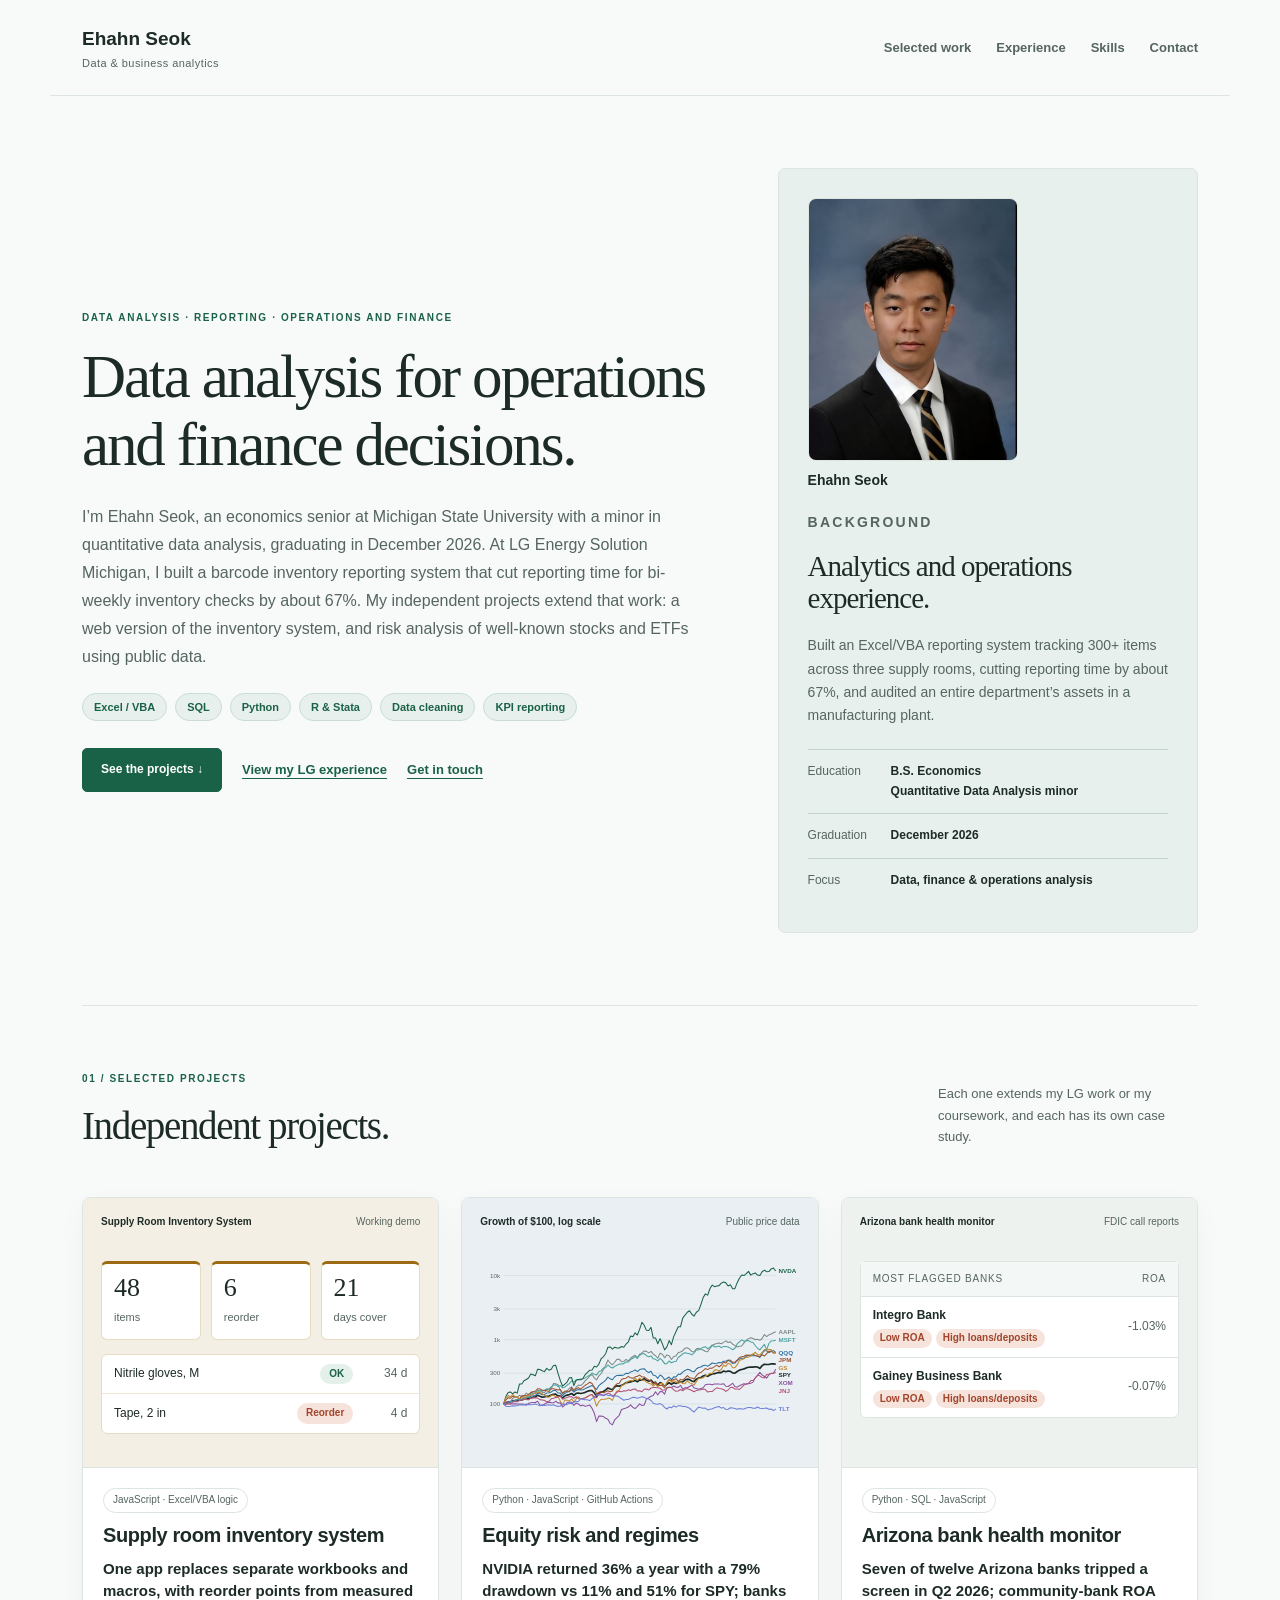
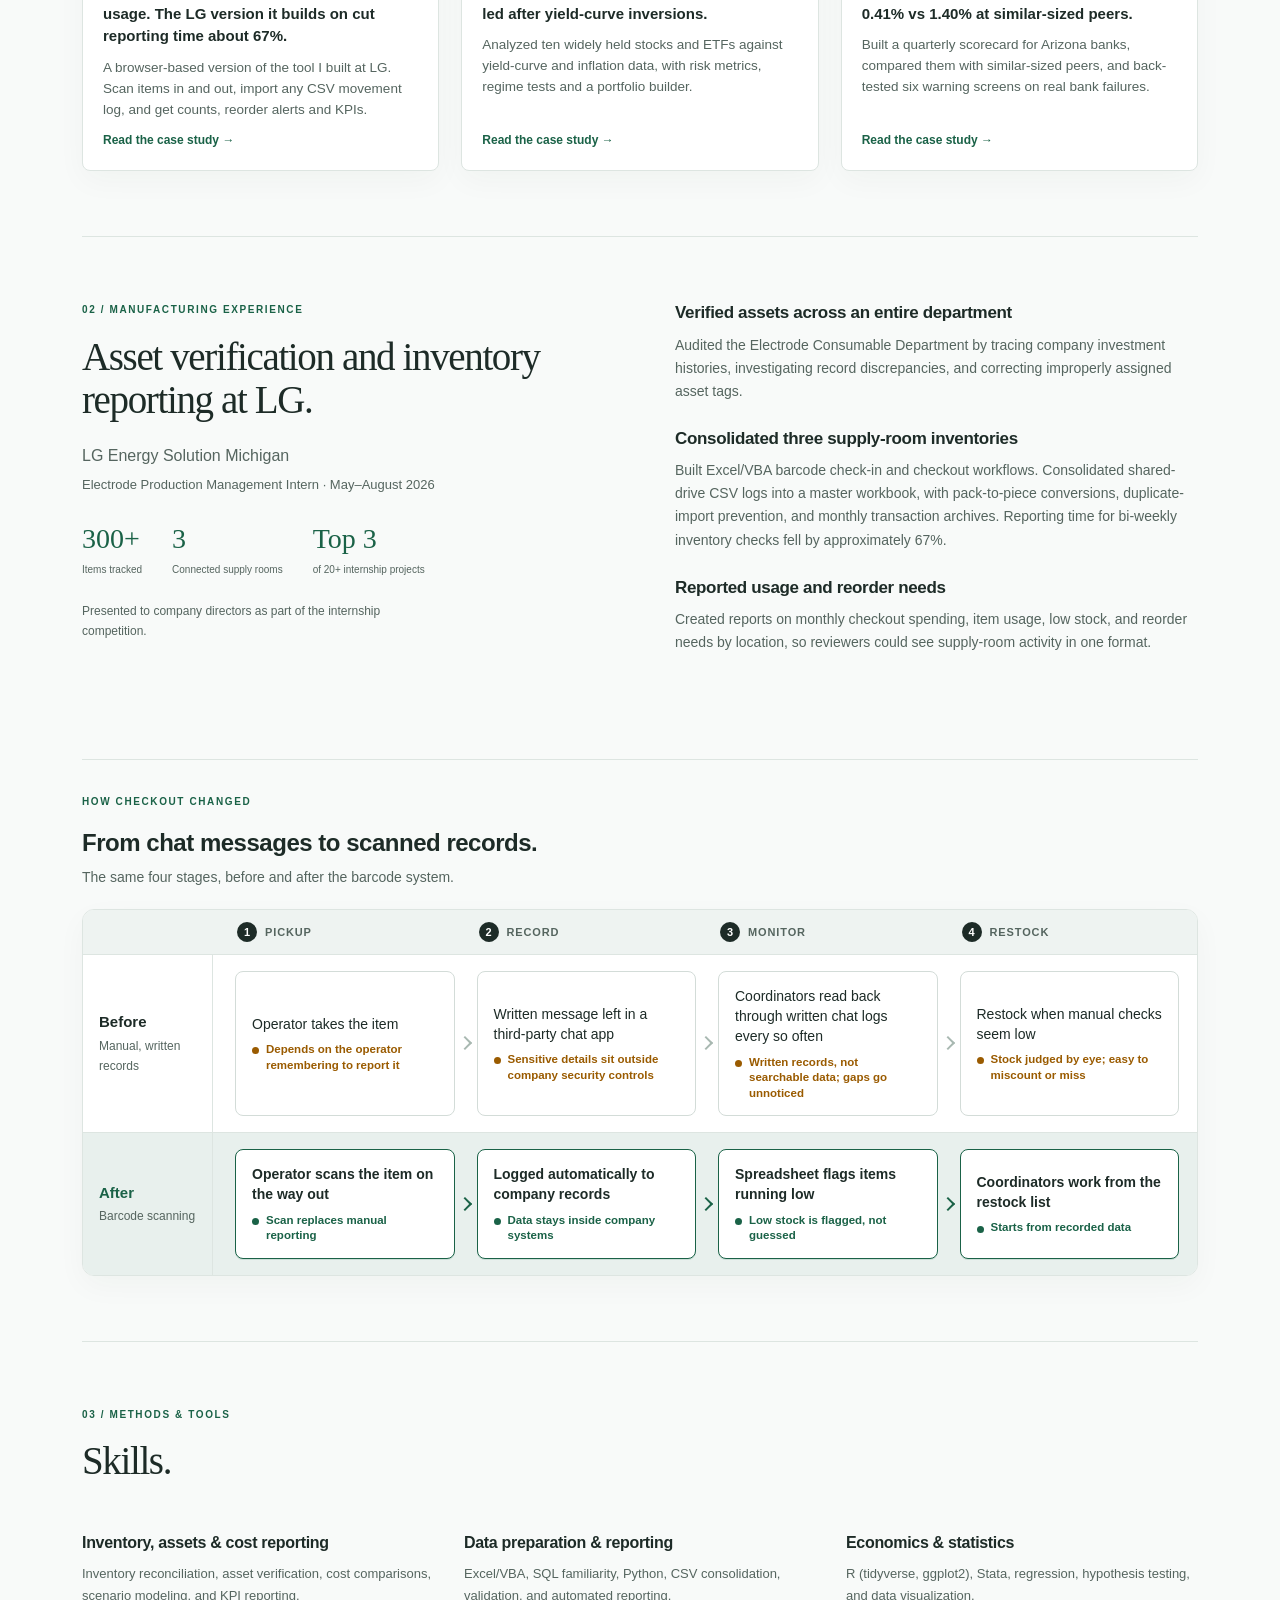
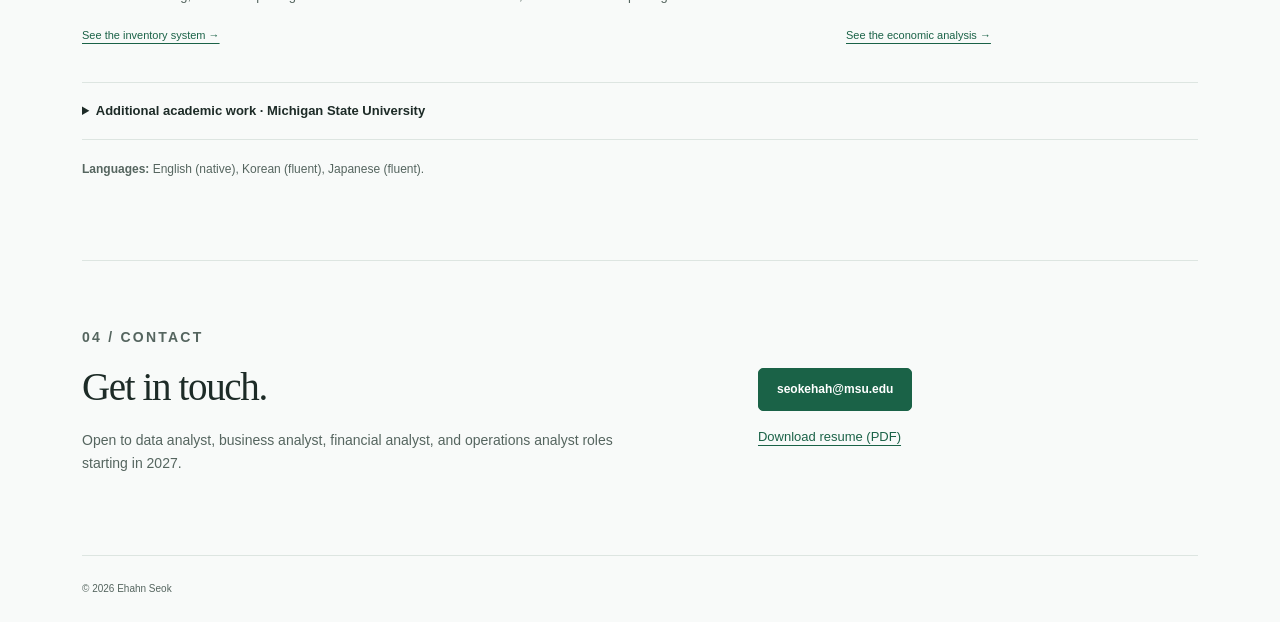
==== index.html @ 7b4df1f0 "Homepage as a three-card project grid with a case-study page per project Co-Authored-By: Claude Sonn" ====
<!doctype html>
<html lang="en">
<head>
<meta charset="utf-8"><meta name="viewport" content="width=device-width, initial-scale=1">
<title>Ehahn Seok | Data & Business Analytics</title>
<meta name="description" content="Ehahn Seok’s data analysis portfolio: a barcode inventory reporting system, real public-data projects in SQL, Python and JavaScript, and documented economic research.">
<meta property="og:title" content="Ehahn Seok | Data & Business Analytics"><meta property="og:description" content="Inventory systems, bank health monitoring and equity risk analysis built with Excel/VBA, Python, JavaScript and public data.">
<link rel="stylesheet" href="style.css?v=pf10"><script src="findings.js?v=13" defer></script><script src="portfolio.js?v=13" defer></script>
<link rel="icon" href="favicon.ico?v=g9c7u4w3" type="image/x-icon">
<link rel="icon" type="image/png" sizes="32x32" href="favicon-32x32.png?v=g9c7u4w3">
<link rel="icon" type="image/png" sizes="16x16" href="favicon-16x16.png?v=g9c7u4w3">
<link rel="apple-touch-icon" sizes="180x180" href="apple-touch-icon.png?v=g9c7u4w3">
<link rel="manifest" href="site.webmanifest?v=g9c7u4w3">
<meta name="theme-color" content="#1a6247">
</head><body>
<a class="skip-link" href="#main">Skip to content</a>
<header class="site-header"><a class="brand" href="#top">Ehahn Seok<span>Data & business analytics</span></a><nav aria-label="Main navigation"><a href="#projects">Selected work</a><a href="#experience">Experience</a><a href="#skills">Skills</a><a href="#contact">Contact</a></nav></header>
<main id="main"><div id="top"></div>
<section class="hero"><div><p class="eyebrow">Data analysis · Reporting · Operations and finance</p><h1>Data analysis for operations and finance decisions.</h1><p class="lead">I’m Ehahn Seok, an economics senior at Michigan State University with a minor in quantitative data analysis, graduating in December 2026. At LG Energy Solution Michigan, I built a barcode inventory reporting system that cut reporting time for bi-weekly inventory checks by about 67%. My independent projects extend that work: a web version of the inventory system, and risk analysis of well-known stocks and ETFs using public data.</p><ul class="chips" aria-label="Core tools"><li>Excel / VBA</li><li>SQL</li><li>Python</li><li>R &amp; Stata</li><li>Data cleaning</li><li>KPI reporting</li></ul><div class="cta"><a class="btn primary" href="#projects">See the projects <span aria-hidden="true">↓</span></a><a class="text-link" href="#experience">View my LG experience</a><a class="text-link" href="mailto:seokehah@msu.edu">Get in touch</a></div></div><aside class="profile"><figure class="portrait-fig"><img class="portrait" src="assets/ehahn-seok.png" width="403" height="597" alt="Portrait of Ehahn Seok in a dark suit and striped tie" decoding="async"><figcaption><strong>Ehahn Seok</strong></figcaption></figure><p class="eyebrow">Background</p><h2>Analytics and operations experience.</h2><p>Built an Excel/VBA reporting system tracking 300+ items across three supply rooms, cutting reporting time by about 67%, and audited an entire department’s assets in a manufacturing plant.</p><dl><div><dt>Education</dt><dd>B.S. Economics<br>Quantitative Data Analysis minor</dd></div><div><dt>Graduation</dt><dd>December 2026</dd></div><div><dt>Focus</dt><dd>Data, finance & operations analysis</dd></div></dl></aside></section>
<section id="projects"><div class="section-heading"><div><p class="eyebrow">01 / Selected projects</p><h2>Independent projects.</h2></div><p>Each one extends my LG work or my coursework, and each has its own case study.</p></div>
<div class="pgrid">
<article class="pcard"><a class="pvis inv-visual" href="case-inventory.html" aria-label="Open the inventory system case study"><div class="visual-heading"><span>Supply Room Inventory System</span><span>Working demo</span></div><div class="inv-kpis"><div><b>48</b><small>items</small></div><div><b>6</b><small>reorder</small></div><div><b>21</b><small>days cover</small></div></div><div class="inv-rows"><div><span>Nitrile gloves, M</span><i class="p ok">OK</i><em>34 d</em></div><div><span>Tape, 2 in</span><i class="p bad">Reorder</i><em>4 d</em></div></div></a>
<div class="pbody"><span class="badge">JavaScript · Excel/VBA logic</span><h3>Supply room inventory system</h3><p class="presult">One app replaces separate workbooks and macros, with reorder points from measured usage. The LG version it builds on cut reporting time about 67%.</p><p class="pdesc">A browser-based version of the tool I built at LG. Scan items in and out, import any CSV movement log, and get counts, reorder alerts and KPIs.</p><a class="pmore" href="case-inventory.html">Read the case study →</a></div></article>
<article class="pcard"><a class="pvis macro-visual" href="case-equity.html" aria-label="Open the equity risk case study"><div class="visual-heading"><span>Growth of $100, log scale</span><span>Public price data</span></div><div id="macro-chart" class="macro-chart"><p>View the full time series in the project.</p></div></a>
<div class="pbody"><span class="badge">Python · JavaScript · GitHub Actions</span><h3>Equity risk and regimes</h3><p class="presult" id="eq-result">NVIDIA returned 36% a year with a 79% drawdown vs 11% and 51% for SPY; banks led after yield-curve inversions.</p><p class="pdesc">Analyzed ten widely held stocks and ETFs against yield-curve and inflation data, with risk metrics, regime tests and a portfolio builder.</p><a class="pmore" href="case-equity.html">Read the case study →</a></div></article>
<article class="pcard"><a class="pvis bank-visual" href="case-bank.html" aria-label="Open the bank health monitor case study"><div class="visual-heading"><span>Arizona bank health monitor</span><span>FDIC call reports</span></div><div id="bank-viz" class="asset-example"><div><span>01</span><strong>Pull quarterly call reports</strong><small>Arizona banks, similar-sized peers, ten largest banks</small></div><div><span>02</span><strong>Screen on six measures</strong><small>Profitability, margin, equity, loans, deposits, bad loans</small></div></div></a>
<div class="pbody"><span class="badge">Python · SQL · JavaScript</span><h3>Arizona bank health monitor</h3><p class="presult" id="bank-result">9 of 12 Arizona banks flagged; median ROA 0.58% vs 1.27% at the largest banks.</p><p class="pdesc">Built a quarterly scorecard for Arizona banks, compared them with similar-sized peers, and back-tested six warning screens on real bank failures.</p><a class="pmore" href="case-bank.html">Read the case study →</a></div></article>
</div></section>

<section id="experience" class="experience"><div><p class="eyebrow">02 / Manufacturing experience</p><h2>Asset verification and inventory reporting at LG.</h2><p class="lead">LG Energy Solution Michigan<br><span class="muted">Electrode Production Management Intern · May–August 2026</span></p><div class="proof"><div><strong>300+</strong><span>Items tracked</span></div><div><strong>3</strong><span>Connected supply rooms</span></div><div><strong>Top 3</strong><span>of 20+ internship projects</span></div></div><p class="note experience-context">Presented to company directors as part of the internship competition.</p></div><div class="experience-details"><article><h3>Verified assets across an entire department</h3><p>Audited the Electrode Consumable Department by tracing company investment histories, investigating record discrepancies, and correcting improperly assigned asset tags.</p></article><article><h3>Consolidated three supply-room inventories</h3><p>Built Excel/VBA barcode check-in and checkout workflows. Consolidated shared-drive CSV logs into a master workbook, with pack-to-piece conversions, duplicate-import prevention, and monthly transaction archives. Reporting time for bi-weekly inventory checks fell by approximately 67%.</p></article><article><h3>Reported usage and reorder needs</h3><p>Created reports on monthly checkout spending, item usage, low stock, and reorder needs by location, so reviewers could see supply-room activity in one format.</p></article></div><div class="flow"><div class="flow-head"><p class="eyebrow">How checkout changed</p><h3>From chat messages to scanned records.</h3><p class="flow-sub">The same four stages, before and after the barcode system.</p></div><div class="pf"><div class="pf-head" aria-hidden="true"><span></span><span><b>1</b>Pickup</span><span><b>2</b>Record</span><span><b>3</b>Monitor</span><span><b>4</b>Restock</span></div><div class="pf-row before"><div class="pf-label"><strong>Before</strong><span>Manual, written records</span></div><div class="pf-cell"><span class="pf-stage">Pickup</span><p>Operator takes the item</p><small class="pf-risk">Depends on the operator remembering to report it</small></div><div class="pf-cell"><span class="pf-stage">Record</span><p>Written message left in a third-party chat app</p><small class="pf-risk">Sensitive details sit outside company security controls</small></div><div class="pf-cell"><span class="pf-stage">Monitor</span><p>Coordinators read back through written chat logs every so often</p><small class="pf-risk">Written records, not searchable data; gaps go unnoticed</small></div><div class="pf-cell"><span class="pf-stage">Restock</span><p>Restock when manual checks seem low</p><small class="pf-risk">Stock judged by eye; easy to miscount or miss</small></div></div><div class="pf-row after"><div class="pf-label"><strong>After</strong><span>Barcode scanning</span></div><div class="pf-cell"><span class="pf-stage">Pickup</span><p>Operator scans the item on the way out</p><small class="pf-good">Scan replaces manual reporting</small></div><div class="pf-cell"><span class="pf-stage">Record</span><p>Logged automatically to company records</p><small class="pf-good">Data stays inside company systems</small></div><div class="pf-cell"><span class="pf-stage">Monitor</span><p>Spreadsheet flags items running low</p><small class="pf-good">Low stock is flagged, not guessed</small></div><div class="pf-cell"><span class="pf-stage">Restock</span><p>Coordinators work from the restock list</p><small class="pf-good">Starts from recorded data</small></div></div></div></div></section>
<section id="skills"><div class="section-heading"><div><p class="eyebrow">03 / Methods & tools</p><h2>Skills.</h2></div></div><div class="skills"><article><h3>Inventory, assets & cost reporting</h3><p>Inventory reconciliation, asset verification, cost comparisons, scenario modeling, and KPI reporting.</p><a href="inventory-system.html">See the inventory system →</a></article><article><h3>Data preparation & reporting</h3><p>Excel/VBA, SQL familiarity, Python, CSV consolidation, validation, and automated reporting.</p></article><article><h3>Economics & statistics</h3><p>R (tidyverse, ggplot2), Stata, regression, hypothesis testing, and data visualization.</p><a href="projects/macro-regimes/">See the economic analysis →</a></article></div>
<details class="coursework"><summary>Additional academic work · Michigan State University</summary><div><p><strong>Ames housing:</strong> Compared regression specifications using living area, lot size, garage capacity, and variable transformations.</p><p><strong>Corporate hotel spending:</strong> Examined differences by corporate customer, room type, and weekday.</p><p><strong>ACS commuting:</strong> Reshaped state-level estimates and visualized driving-versus-transit commute-time gaps.</p><p>These coursework projects involved cleaning and restructuring large datasets in R and Stata.</p></div></details><p class="languages"><strong>Languages:</strong> English (native), Korean (fluent), Japanese (fluent).</p></section>
<section id="contact" class="contact"><div><p class="eyebrow">04 / Contact</p><h2>Get in touch.</h2><p>Open to data analyst, business analyst, financial analyst, and operations analyst roles starting in 2027.</p></div><div class="contact-links"><a class="btn primary" href="mailto:seokehah@msu.edu">seokehah@msu.edu</a><a href="resume.pdf">Download resume (PDF)</a></div></section>
</main><footer><span>© 2026 Ehahn Seok</span></footer></body></html>
---- style.css ----
:root{--bg:#f8faf9;--surface:#fff;--text:#1d2b27;--muted:#55655f;--border:#dde5e1;--accent:#1a6247;--soft:#e8f0ed;--warm:#eef2f0;--orange:#9b522e;--shadow:0 10px 30px #1c392309;color-scheme:light}*{box-sizing:border-box}html{scroll-behavior:smooth;scroll-padding-top:95px}body{margin:0;background:var(--bg);color:var(--text);font:16px/1.65 -apple-system,BlinkMacSystemFont,'Segoe UI',Arial,sans-serif}a{color:var(--accent);text-underline-offset:4px}a:hover{text-decoration-thickness:2px}button,input,select{font:inherit}.site-header,main,footer{max-width:1180px;margin:auto;padding-left:32px;padding-right:32px}.site-header{display:flex;justify-content:space-between;align-items:center;gap:24px;padding-top:23px;padding-bottom:23px;border-bottom:1px solid var(--border)}.brand{font-weight:750;color:var(--text);text-decoration:none;font-size:19px}.brand span{display:block;font-size:11px;color:var(--muted);font-weight:500;letter-spacing:.04em}nav{display:flex;gap:25px}nav a{font-size:13px;text-decoration:none;color:var(--muted);font-weight:600}section{padding:65px 0;border-bottom:1px solid var(--border)}.hero{display:grid;grid-template-columns:1.5fr 1fr;gap:65px;align-items:center;padding-top:72px;padding-bottom:72px}.eyebrow{font-size:10px;letter-spacing:.16em;text-transform:uppercase;color:var(--accent);font-weight:750;margin:0 0 17px}h1,h2{font-family:Georgia,'Times New Roman',serif;font-weight:400;letter-spacing:-.035em;line-height:1.1}h1{font-size:clamp(37px,4.8vw,61px);margin:0 0 25px}h2{font-size:clamp(28px,3.3vw,39px);margin:0 0 20px}h3{font-size:23px;line-height:1.25;letter-spacing:-.02em;margin:0 0 10px}p{margin:0 0 15px}.lead{font-size:16px;color:var(--muted);line-height:1.75}.cta,.project-links{display:flex;gap:20px;align-items:center;flex-wrap:wrap;margin-top:27px}.btn{display:inline-block;padding:11px 18px;border:1px solid #bfcdc7;border-radius:5px;font-size:12px;font-weight:700;text-decoration:none;color:var(--accent);background:var(--surface)}.btn.primary{background:var(--accent);color:#fff;border-color:var(--accent)}.btn:hover{filter:brightness(.94);text-decoration:none}.text-link{font-size:13px;font-weight:650}.profile{background:var(--soft);padding:29px;border:1px solid var(--border);border-radius:7px}.profile h2{font-size:29px}.profile p{font-size:14px;color:var(--muted)}dl{margin:22px 0 0}dl div{display:grid;grid-template-columns:83px 1fr;padding:12px 0;border-top:1px solid #c2d6ce;font-size:12px}dt{color:var(--muted)}dd{margin:0;font-weight:550}.section-heading{display:flex;justify-content:space-between;align-items:end;gap:45px;margin-bottom:30px}.section-heading>p{font-size:13px;color:var(--muted);max-width:260px;margin-bottom:20px}.project{background:var(--surface);border:1px solid var(--border);border-radius:8px;overflow:hidden;box-shadow:var(--shadow)}.featured{display:grid;grid-template-columns:1fr 1.16fr;margin-bottom:25px}.project-copy{padding:30px}.project-copy>p{font-size:14px;color:var(--muted)}.project-top{display:flex;justify-content:space-between;align-items:center;gap:15px;margin-bottom:18px}.project-number{font:italic 18px Georgia;color:var(--accent)}.badge{font-size:10px;color:var(--muted);border:1px solid var(--border);border-radius:30px;padding:3px 9px}.project-subtitle{font-size:11px!important;font-weight:650;text-transform:uppercase;letter-spacing:.05em}.finding{border-left:2px solid var(--accent);padding:0 0 0 13px;margin:23px 0 19px}.mini-label{font-size:9px;font-weight:750;letter-spacing:.1em;text-transform:uppercase;color:var(--accent)}.finding p{font-size:14px;line-height:1.65;margin:5px 0 0}.decision{font-size:12px!important;line-height:1.65}.project-links{gap:17px;margin-top:23px}.project-links a:not(.btn){font-size:11px}.project-grid{display:grid;grid-template-columns:1fr 1fr;gap:25px}.project-visual{padding:27px;display:flex;flex-direction:column;justify-content:center;background:#f0f5f3;min-height:270px}.featured .project-visual{min-height:430px}.visual-heading{display:flex;justify-content:space-between;gap:15px;font-size:10px;font-weight:650;margin-bottom:30px}.visual-heading span:last-child{font-weight:400;color:var(--muted)}.data-label{font-size:10px;color:var(--muted);margin:18px 0 0;line-height:1.5}.visual-note{font-size:10px;font-weight:650;margin-top:28px}.preview-bar{margin:23px 0}.preview-bar-label{display:flex;justify-content:space-between;font-size:12px;margin-bottom:8px}.preview-track{height:22px;background:#d5e4de;border-radius:2px;overflow:hidden}.preview-track i{display:block;height:100%;background:var(--accent)}.preview-bar:nth-child(2) i{background:#7fa396}.preview-bar:nth-child(3) i{background:#124d38}.asset-visual{background:#eef2f0}.asset-example{display:grid;gap:18px}.asset-example>div{display:grid;grid-template-columns:32px 1fr;gap:0 10px}.asset-example span{grid-row:span 2;font-size:11px;border:1px solid #c3cdc9;border-radius:50%;width:29px;height:29px;text-align:center;line-height:27px}.asset-example strong{font-size:12px}.asset-example small{font-size:10px;color:var(--muted)}.macro-visual{background:#ecf0ee}.macro-chart svg{width:100%;height:auto;display:block}.experience{display:grid;grid-template-columns:1fr 1fr;gap:70px}.proof{display:flex;gap:30px;margin-top:25px}.proof strong{display:block;font:28px Georgia;color:var(--accent)}.proof span{display:block;font-size:10px;color:var(--muted);margin-top:7px}.experience-details article{margin:0 0 25px}.experience-details h3{font-size:17px}.experience-details p{font-size:14px;color:var(--muted)}.experience-details .note{font-size:11px}.muted{font-size:13px;color:var(--muted)}.skills{display:grid;grid-template-columns:repeat(3,1fr);gap:30px}.skills h3{font-size:16px}.skills p{font-size:13px;color:var(--muted)}.skills a{font-size:11px}.coursework{margin-top:35px;border-top:1px solid var(--border);border-bottom:1px solid var(--border);padding:17px 0;font-size:13px}.coursework summary{cursor:pointer;font-weight:650}.coursework>div{padding-top:20px;max-width:850px;color:var(--muted)}.languages{margin-top:20px;font-size:12px;color:var(--muted)}.contact{display:grid;grid-template-columns:1.4fr 1fr;gap:60px;align-items:center}.contact p{max-width:560px;font-size:14px;color:var(--muted)}.contact-links{display:flex;flex-direction:column;align-items:flex-start;gap:15px}.contact-links>a:not(.btn){font-size:13px}footer{padding-top:25px;padding-bottom:25px;display:flex;justify-content:space-between;gap:20px;font-size:10px;color:var(--muted)}a:focus-visible,summary:focus-visible{outline:3px solid var(--orange);outline-offset:5px}.skip-link{position:absolute;left:20px;top:-70px;background:var(--surface);padding:10px;z-index:20}.skip-link:focus{top:5px}@media(prefers-reduced-motion:reduce){html{scroll-behavior:auto}}@media(max-width:850px){.hero{gap:28px;grid-template-columns:1.2fr 1fr}h1{font-size:43px}.profile{padding:20px}.project-copy,.project-visual{padding:23px}.experience{gap:35px}.proof{gap:18px}.featured .project-visual{min-height:390px}.visual-heading{flex-direction:column;gap:4px}}@media(max-width:650px){.site-header,main,footer{padding-left:20px;padding-right:20px}.site-header{align-items:flex-start;gap:12px}.brand{font-size:17px}.brand span{font-size:9px;max-width:150px}nav{gap:12px;padding-top:6px}nav a{font-size:10px}.hero,.featured,.project-grid,.experience,.contact{grid-template-columns:1fr}.hero{padding-top:45px;padding-bottom:45px;gap:30px}h1{font-size:43px;max-width:500px}.profile{padding:24px}.profile dl{display:grid;grid-template-columns:1fr 1fr;gap:0 20px}.profile dl div{display:block}.profile dt{font-size:10px;margin-bottom:4px}.section-heading{display:block}.section-heading>p{max-width:100%;margin:0}.skills{grid-template-columns:1fr;gap:25px}section{padding:45px 0}.featured .project-visual{min-height:280px}.project-copy{padding:25px}.experience{gap:30px}.contact{gap:20px}.proof{gap:30px}footer{display:block}footer span{display:block;margin:6px 0}}

.experience-context{font-size:12px;line-height:1.65;color:var(--muted);margin-top:24px;max-width:340px}


.chips{display:flex;flex-wrap:wrap;gap:8px;margin:22px 0 0;padding:0;list-style:none}.chips li{font-size:11px;font-weight:650;color:var(--accent);background:var(--soft);border:1px solid #c9ddd6;border-radius:30px;padding:4px 11px}
.result-intro{max-width:620px;font-size:14px;color:var(--muted)}
.result-grid{display:grid;grid-template-columns:repeat(2,1fr);gap:20px;margin-top:28px}
.result-card{display:flex;flex-direction:column;background:var(--surface);border:1px solid var(--border);border-radius:8px;padding:24px;text-decoration:none;color:var(--text);box-shadow:var(--shadow);transition:transform .15s,border-color .15s}
.result-card:hover{transform:translateY(-3px);border-color:var(--accent);text-decoration:none}
.result-card .big{font:400 clamp(38px,4.4vw,52px)/1 Georgia,'Times New Roman',serif;color:var(--accent);letter-spacing:-.03em}
.result-card .rc-label{font-weight:700;font-size:15px;margin:12px 0 4px;line-height:1.35}
.result-card .rc-tag{font-size:10px;text-transform:uppercase;letter-spacing:.1em;color:var(--muted);font-weight:700;margin-bottom:10px}
.result-card p{font-size:13px;color:var(--muted);margin:0 0 14px}
.result-card .rc-more{margin-top:auto;font-size:11px;font-weight:700;color:var(--accent)}
.result-note{font-size:12px;color:var(--muted);margin:18px 0 0}
.case-table{margin-top:48px}.case-table h3{font-size:19px;margin-bottom:14px}
.summary-wrap{overflow-x:auto;border:1px solid var(--border);border-radius:8px;background:var(--surface)}
table.summary{width:100%;border-collapse:collapse;font-size:13px;min-width:760px}
.summary th{text-align:left;font-size:10px;letter-spacing:.1em;text-transform:uppercase;color:var(--muted);padding:12px 16px;border-bottom:1px solid var(--border);background:var(--soft)}
.summary td{padding:14px 16px;border-bottom:1px solid var(--border);vertical-align:top;line-height:1.5}
.summary td:first-child{font-weight:700;min-width:140px}.summary td:last-child{color:var(--accent);font-weight:650}.summary tr:last-child td{border-bottom:0}
.key-findings .kf-grid{display:grid;grid-template-columns:repeat(3,1fr);gap:20px;margin-top:24px}
.kf{background:var(--surface);border:1px solid var(--border);border-left:3px solid var(--accent);border-radius:6px;padding:20px}
.kf strong{display:block;font:400 clamp(32px,3.6vw,44px)/1.05 Georgia,'Times New Roman',serif;color:var(--accent);letter-spacing:-.03em}
.kf span{display:block;font-weight:700;font-size:14px;margin:8px 0 4px}.kf p{font-size:13px;color:var(--muted);margin:0}
.open-item{margin-top:18px;font-size:13px;border:1px dashed #c3cdc9;border-radius:6px;padding:14px 16px;color:var(--muted)}.open-item strong{color:var(--text)}
@media(max-width:850px){.result-grid{grid-template-columns:1fr 1fr}}
@media(max-width:760px){.key-findings .kf-grid{grid-template-columns:1fr}}
@media(max-width:560px){.result-grid{grid-template-columns:1fr}}

.rc-stats{display:flex;flex-wrap:wrap;gap:6px 18px;list-style:none;margin:0 0 16px;padding:12px 0 0;border-top:1px solid var(--border);font-size:12px;color:var(--muted)}.rc-stats b{color:var(--text);font-size:14px}

.flow{grid-column:1/-1;margin-top:10px;padding-top:34px;border-top:1px solid var(--border)}.flow-head h3{font-size:24px;margin:0 0 20px}
.flow-grid{display:grid;grid-template-columns:1fr auto 1fr;gap:18px;align-items:stretch}
.flow-lane{background:var(--surface);border:1px solid var(--border);border-radius:10px;padding:22px;box-shadow:var(--shadow);display:flex;flex-direction:column}
.flow-lane.after{border-color:var(--accent);background:var(--soft)}
.flow-tag{margin:0 0 4px;font-size:11px;font-weight:700;letter-spacing:.1em;text-transform:uppercase;color:var(--muted)}.flow-lane.after .flow-tag{color:var(--accent)}
.flow-lane h4{margin:0 0 16px;font-size:17px}
.flow-lane ol{list-style:none;margin:0;padding:0;display:grid;gap:10px;flex:1}
.flow-lane li{display:flex;gap:12px;align-items:flex-start;font-size:14px;line-height:1.45;position:relative}
.flow-lane li:not(:last-child)::after{content:"";position:absolute;left:11px;top:26px;bottom:-12px;border-left:2px dotted var(--border)}
.flow-lane.after li:not(:last-child)::after{border-color:#8fb3a5}
.fs-n{flex:none;width:24px;height:24px;border-radius:50%;background:var(--border);color:var(--text);font-size:12px;font-weight:700;display:flex;align-items:center;justify-content:center}
.flow-lane.after .fs-n{background:var(--accent);color:#fff}
.flow-end{margin:16px 0 0;padding-top:12px;border-top:1px solid var(--border);font-size:12.5px;color:var(--muted)}
.flow-arrow{align-self:center;font-size:28px;color:var(--accent);font-weight:700}
@media(max-width:850px){.flow-grid{grid-template-columns:1fr}.flow-arrow{transform:rotate(90deg);justify-self:center}}
.flow>.note{margin:18px 0 0;font-size:12px;color:var(--muted)}

.flow-sub{margin:-12px 0 20px;color:var(--muted);font-size:14px}
.swim-wrap{overflow-x:auto;margin-bottom:18px;border:1px solid var(--border);border-radius:10px;background:var(--surface);padding:10px 12px 8px;-webkit-overflow-scrolling:touch}
.swim{display:block;width:100%;min-width:720px;height:auto;font-family:inherit}
.sw-title{font-size:12px;font-weight:700;letter-spacing:.1em;fill:var(--muted)}.swim.after .sw-title{fill:var(--accent)}
.sw-row.r0{fill:#eef3f1}.sw-row.r1{fill:#f8faf9}
.sw-rl{font-size:12px;font-weight:700;fill:var(--muted);text-transform:uppercase;letter-spacing:.04em}
.sw-box{fill:#fff;stroke:#c3cdc9;stroke-width:1.4}.sw-box.warn{fill:#fff;stroke:#9a5b00;stroke-dasharray:4 3}.sw-box.good{fill:var(--soft);stroke:var(--accent)}
.sw-t{font-size:12.5px;fill:var(--text)}.sw-t.good{font-weight:600}
.sw-edge{fill:none;stroke:#77857f;stroke-width:1.6}.swim.after .sw-edge{stroke:var(--accent)}.sw-head{fill:#77857f}.swim.after .sw-head{fill:var(--accent)}

.flow{min-width:0;max-width:100%}.swim-wrap{max-width:100%}
.flow-hint{display:none;margin:-8px 0 12px;font-size:12px;color:var(--accent);font-weight:600}@media(max-width:760px){.flow-hint{display:block}}

.fc-grid{display:grid;grid-template-columns:1fr 1fr;gap:20px;align-items:stretch}
.fc{background:var(--surface);border:1px solid var(--border);border-radius:10px;padding:22px;box-shadow:var(--shadow);display:flex;flex-direction:column}
.fc.after{border-color:var(--accent);background:var(--soft)}
.fc h4{margin:0 0 16px;font-size:17px}.fc.after .flow-tag{color:var(--accent)}
.fc-box{display:flex;flex-direction:column;gap:2px;background:#fff;border:1.4px solid #c3cdc9;border-radius:8px;padding:10px 14px;font-size:14px;line-height:1.4;text-align:left}
.fc-box.good{border-color:var(--accent)}
.fc-box.decision{border-style:dashed;border-color:#9a5b00}.fc-box small{font-size:12px;color:var(--muted)}
.fc-role{font-size:10.5px;font-weight:700;letter-spacing:.08em;text-transform:uppercase;color:var(--muted)}.fc.after .fc-role{color:var(--accent)}
.fc-arrow{align-self:center;color:#77857f;font-size:18px;line-height:1.5}.fc.after .fc-arrow{color:var(--accent)}
.fc .flow-end{margin-top:auto;padding-top:12px}
@media(max-width:760px){.fc-grid{grid-template-columns:1fr}}
.fc>div:last-of-type{margin-bottom:16px}

.pf{background:var(--surface);border:1px solid var(--border);border-radius:12px;box-shadow:var(--shadow);overflow:hidden}
.pf-head,.pf-row{display:grid;grid-template-columns:130px repeat(4,1fr);align-items:stretch}
.pf-head{background:#eef3f1;border-bottom:1px solid var(--border);font-size:11px;font-weight:700;letter-spacing:.08em;text-transform:uppercase;color:var(--muted)}
.pf-head span{padding:12px 16px;display:flex;align-items:center;gap:8px}.pf-head b{display:inline-flex;width:20px;height:20px;border-radius:50%;background:var(--text);color:#fff;font-size:11px;align-items:center;justify-content:center;letter-spacing:0}
.pf-row+.pf-row{border-top:1px solid var(--border)}
.pf-label{padding:20px 16px;display:flex;flex-direction:column;justify-content:center;gap:2px;border-right:1px solid var(--border)}
.pf-label strong{font-size:15px}.pf-label span{font-size:12px;color:var(--muted)}
.pf-row.after{background:var(--soft)}.pf-row.after .pf-label strong{color:var(--accent)}
.pf-cell{position:relative;padding:20px 22px 20px 16px;display:flex;flex-direction:column;gap:10px}
.pf-cell:not(:last-child)::after{content:"";position:absolute;right:-1px;top:50%;width:10px;height:10px;border-top:2px solid #a8b8b1;border-right:2px solid #a8b8b1;transform:translate(50%,-50%) rotate(45deg);background:inherit;z-index:1}
.pf-row.after .pf-cell:not(:last-child)::after{border-color:var(--accent)}
.pf-i{width:26px;height:26px;color:var(--muted)}.pf-row.after .pf-i{color:var(--accent)}
.pf-cell p{margin:0;font-size:13.5px;line-height:1.45}.pf-row.after .pf-cell p{font-weight:600}
.pf-stage{display:none;font-size:10.5px;font-weight:700;letter-spacing:.08em;text-transform:uppercase;color:var(--muted)}
.pf-strip{list-style:none;margin:14px 0 0;padding:0;display:flex;flex-wrap:wrap;gap:8px}
.pf-strip li{font-size:12.5px;font-weight:600;color:var(--accent);background:var(--soft);border:1px solid #c9ddd6;border-radius:999px;padding:6px 14px}
@media(max-width:850px){.pf-head{display:none}.pf-row{grid-template-columns:1fr 1fr}.pf-label{grid-column:1/-1;border-right:0;border-bottom:1px solid var(--border);padding:14px 16px}.pf-stage{display:block}.pf-cell:not(:last-child)::after{display:none}}
@media(max-width:520px){.pf-row{grid-template-columns:1fr}}
@media(max-width:520px){.pf-cell{display:grid;grid-template-columns:26px 1fr;column-gap:12px;row-gap:4px;align-items:center;padding:14px 16px}.pf-stage{grid-column:1/-1}}

.pf-i{display:none!important}
.pf-cell{gap:6px;padding:22px 24px 22px 16px}.pf-cell p{font-size:14px}
.pf-head{position:relative}
@media(max-width:520px){.pf-cell{display:flex;gap:4px;padding:14px 16px}}
.pf-head,.pf-row{column-gap:22px;padding-right:18px}
.pf-head span:first-child{padding:0}
.pf-head span{padding-left:2px}
.pf-cell{margin:16px 0;padding:14px 16px;background:#fff;border:1px solid #d3dcd8;border-radius:8px;justify-content:center;min-height:76px}
.pf-row.after .pf-cell{border-color:var(--accent);box-shadow:0 1px 0 #c9ddd6}
.pf-cell:not(:last-child)::after{right:-16px;width:8px;height:8px;background:none;transform:translate(0,-50%) rotate(45deg)}
.pf-stage{display:none}
@media(max-width:850px){.pf-row{padding:0 14px 14px;grid-template-columns:1fr 1fr;column-gap:12px;row-gap:0}.pf-label{margin:0 -14px 14px}.pf-cell{margin:0 0 12px}.pf-stage{display:block}.pf-cell:not(:last-child)::after{display:none}}
@media(max-width:520px){.pf-row{grid-template-columns:1fr}}

.pf-risk,.pf-good{display:block;margin-top:2px;font-size:11.5px;line-height:1.35;font-weight:600;padding-left:14px;position:relative}
.pf-risk{color:#9a5b00}.pf-good{color:var(--accent)}
.pf-risk::before,.pf-good::before{content:"";position:absolute;left:0;top:.45em;width:7px;height:7px;border-radius:50%;background:currentColor}
.pf-cell p{margin:0}

.portrait{display:block;width:112px;height:112px;border-radius:50%;object-fit:cover;object-position:50% 20%;border:1px solid var(--border);margin:0 0 16px}

.portrait-fig{margin:0 0 20px}
.portrait-fig .portrait{width:100%;max-width:210px;height:auto;aspect-ratio:4/5;border-radius:8px;object-fit:cover;object-position:50% 15%;margin:0}
.portrait-fig figcaption{display:flex;flex-direction:column;margin-top:10px;font-size:13px;color:var(--muted);line-height:1.4}
.portrait-fig figcaption strong{color:var(--text);font-size:14px}

.rc-viz{margin:2px 0 16px;display:grid;gap:10px}
.viz-lab{display:flex;justify-content:space-between;gap:10px;font-size:12px;color:var(--muted);margin-bottom:4px}.viz-lab b{color:var(--text);font-weight:700}
.viz-track{height:12px;background:#e3ebe7;border-radius:999px;overflow:hidden;display:flex}
.viz-track i{display:block;height:100%;width:var(--w);background:#8fb3a5;transform-origin:left;transition:transform .9s cubic-bezier(.2,.7,.2,1)}
.viz-track i.hi{background:var(--accent)}.viz-track i.gray{background:#b7c2bd}
.viz-track.seg{height:14px}
.rc-viz:not(.in) .viz-track i{transform:scaleX(0)}
.viz-legend{display:flex;flex-wrap:wrap;gap:4px 14px;font-size:11.5px;color:var(--muted)}.viz-legend span{display:inline-flex;align-items:center;gap:6px}.viz-legend em{font-style:normal}
.viz-legend u{width:10px;height:10px;border-radius:2px;background:#8fb3a5;display:inline-block}.viz-legend u.hi{background:var(--accent)}
.months{display:grid;grid-template-columns:repeat(40,1fr);gap:2px}
.months i{aspect-ratio:1;border-radius:2px;background:#cfdcd6;display:block}.months i.inv{background:var(--accent)}
.rc-viz:not(.in) .months i{opacity:0}.months i{transition:opacity .5s ease;transition-delay:calc(var(--i)*8ms)}
@media(prefers-reduced-motion:reduce){.viz-track i,.months i{transition:none!important}.rc-viz:not(.in) .viz-track i{transform:none}.rc-viz:not(.in) .months i{opacity:1}}

.months{gap:1px}.months i{aspect-ratio:auto;height:22px;border-radius:1px}
.months-ends{display:flex;justify-content:space-between;font-size:11px;color:var(--muted);margin-top:-6px}

.scale-strip{display:grid;grid-template-columns:repeat(4,1fr);margin-top:24px;background:var(--accent);color:#fff;border-radius:8px;overflow:hidden}
.scale-strip div{padding:20px 22px;border-left:1px solid rgba(255,255,255,.18)}
.scale-strip div:first-child{border-left:0}
.scale-strip b{display:block;font:400 clamp(26px,3.2vw,38px)/1.05 Georgia,'Times New Roman',serif;letter-spacing:-.02em}
.scale-strip span{display:block;margin-top:6px;font-size:12px;opacity:.85;line-height:1.35}
.rc-shot{margin:0 0 14px;border:1px solid var(--border);border-radius:6px;overflow:hidden;background:#fff}
.rc-shot img{display:block;width:100%;height:auto}
@media(max-width:700px){.scale-strip{grid-template-columns:1fr 1fr}.scale-strip div:nth-child(3){border-left:0}.scale-strip div:nth-child(n+3){border-top:1px solid rgba(255,255,255,.18)}}
.rc-list{list-style:none;margin:10px 0 0;padding:0;font-size:14px;color:var(--muted);line-height:1.5}.rc-list li{padding-left:16px;position:relative;margin:0 0 7px}.rc-list li:before{content:"";position:absolute;left:0;top:.62em;width:6px;height:6px;border-radius:50%;background:var(--accent)}.rc-list b{color:var(--text)}

.inv-visual{background:#f4efe4}
.inv-kpis{display:grid;grid-template-columns:repeat(3,1fr);gap:10px;margin:6px 0 14px}.inv-kpis div{background:#fff;border:1px solid #e6dcc3;border-top:3px solid #9b6a12;border-radius:6px;padding:10px 12px}.inv-kpis b{display:block;font:400 26px/1.1 Georgia,serif}.inv-kpis small{font-size:11px;color:var(--muted)}
.inv-rows{background:#fff;border:1px solid #e6dcc3;border-radius:6px}.inv-rows div{display:grid;grid-template-columns:1fr auto 44px;gap:10px;align-items:center;padding:9px 12px;font-size:12px;border-bottom:1px solid #eee6d2}.inv-rows div:last-child{border:0}.inv-rows em{font-style:normal;text-align:right;color:var(--muted)}
.inv-rows .p{font-style:normal;font-weight:700;font-size:10px;padding:2px 9px;border-radius:99px}.inv-rows .ok{background:#e4f0ea;color:#1a6247}.inv-rows .warn{background:#f6edd6;color:#9b6a12}.inv-rows .bad{background:#f6e3dc;color:#a2442a}
.macro-visual{background:#e9eff3}

.kf{margin:0;padding:0;list-style:none;display:grid;gap:12px}.kf li{border-left:3px solid var(--accent);padding:2px 0 2px 14px;font-size:15px;line-height:1.55}.kf b{font-weight:700}

.bk-rows{display:grid;gap:0;background:#fff;border:1px solid var(--border);border-radius:6px;margin-top:6px}.bk-rows>div{display:grid;grid-template-columns:minmax(0,1fr) 54px;gap:8px;align-items:center;padding:9px 12px;border-bottom:1px solid var(--border);font-size:12px}.bk-rows>div:last-child{border:0}.bk-rows b{font-weight:600;display:block;overflow:hidden;text-overflow:ellipsis;white-space:nowrap}.bk-rows em{font-style:normal;text-align:right;color:var(--muted);font-variant-numeric:tabular-nums}.bk-chips{display:flex;gap:4px;flex-wrap:wrap;margin-top:3px}.bk-chips i{font-style:normal;font-size:10px;font-weight:700;padding:1px 7px;border-radius:99px;background:#f6e3dc;color:#a2442a}.bk-chips i.ok{background:#e4f0ea;color:#1a6247}
.bk-head{display:flex;gap:10px;margin:6px 0 0;font-size:11px;color:var(--muted)}
.scale-strip{background:var(--surface);color:var(--text);border:1px solid var(--border);box-shadow:var(--shadow);margin-top:22px}
.scale-strip div{padding:16px 22px;border-left:1px solid var(--border)}
.scale-strip div:first-child{border-left:0}
.scale-strip b{color:var(--accent);font-size:clamp(24px,2.6vw,30px)}
.scale-strip span{opacity:1;color:var(--muted);margin-top:4px}
.scale-strip div:nth-child(n+3){border-top:1px solid var(--border)}
@media(min-width:900px){.scale-strip{grid-template-columns:repeat(4,1fr)}.scale-strip div:nth-child(3){border-left:1px solid var(--border)}.scale-strip div:nth-child(n+3){border-top:0}}

.pgrid{display:grid;grid-template-columns:repeat(3,minmax(0,1fr));gap:22px}
.pcard{display:flex;flex-direction:column;background:var(--surface);border:1px solid var(--border);border-radius:8px;overflow:hidden;box-shadow:var(--shadow);transition:transform .15s,border-color .15s}
.pcard:hover{transform:translateY(-3px);border-color:var(--accent)}
.pvis{display:block;height:270px;overflow:hidden;padding:16px 18px;text-decoration:none;color:var(--text);border-bottom:1px solid var(--border)}
.pvis.bank-visual{background:#eef2ef}
.pvis .macro-chart svg{width:100%;height:auto;display:block}
.pvis .asset-example{display:grid;gap:12px;margin-top:10px}
.pvis .bk-rows{margin-top:6px}
.pbody{display:flex;flex-direction:column;gap:10px;padding:20px;flex:1}
.pbody h3{font-size:20px;margin:0}
.presult{font-weight:650;font-size:15px;line-height:1.5;margin:0;color:var(--text)}
.pdesc{font-size:13.5px;color:var(--muted);margin:0;line-height:1.55}
.pmore{margin-top:auto;font-size:12px;font-weight:700;color:var(--accent);text-decoration:none}
.pmore:hover{text-decoration:underline}
.pbody .badge{align-self:flex-start}
@media(max-width:1000px){.pgrid{grid-template-columns:minmax(0,1fr)}.pvis{height:auto;min-height:220px}}
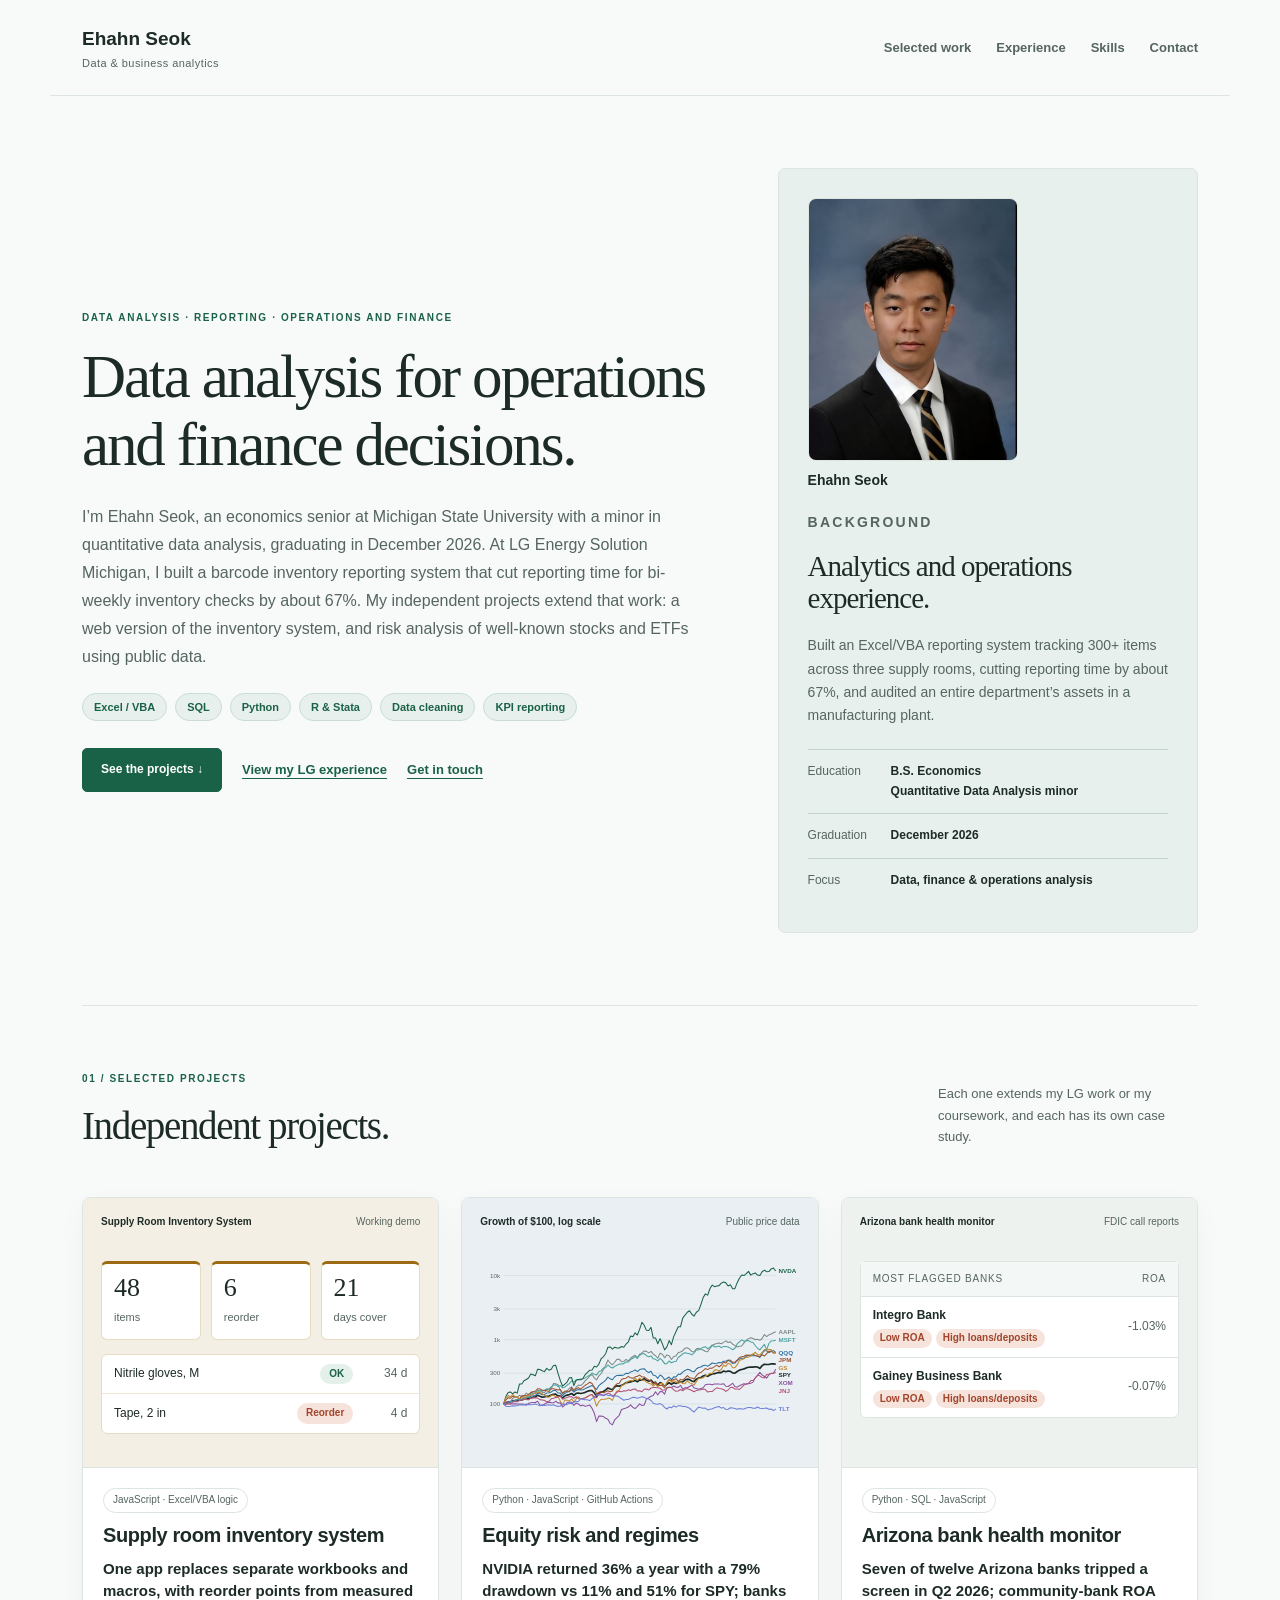
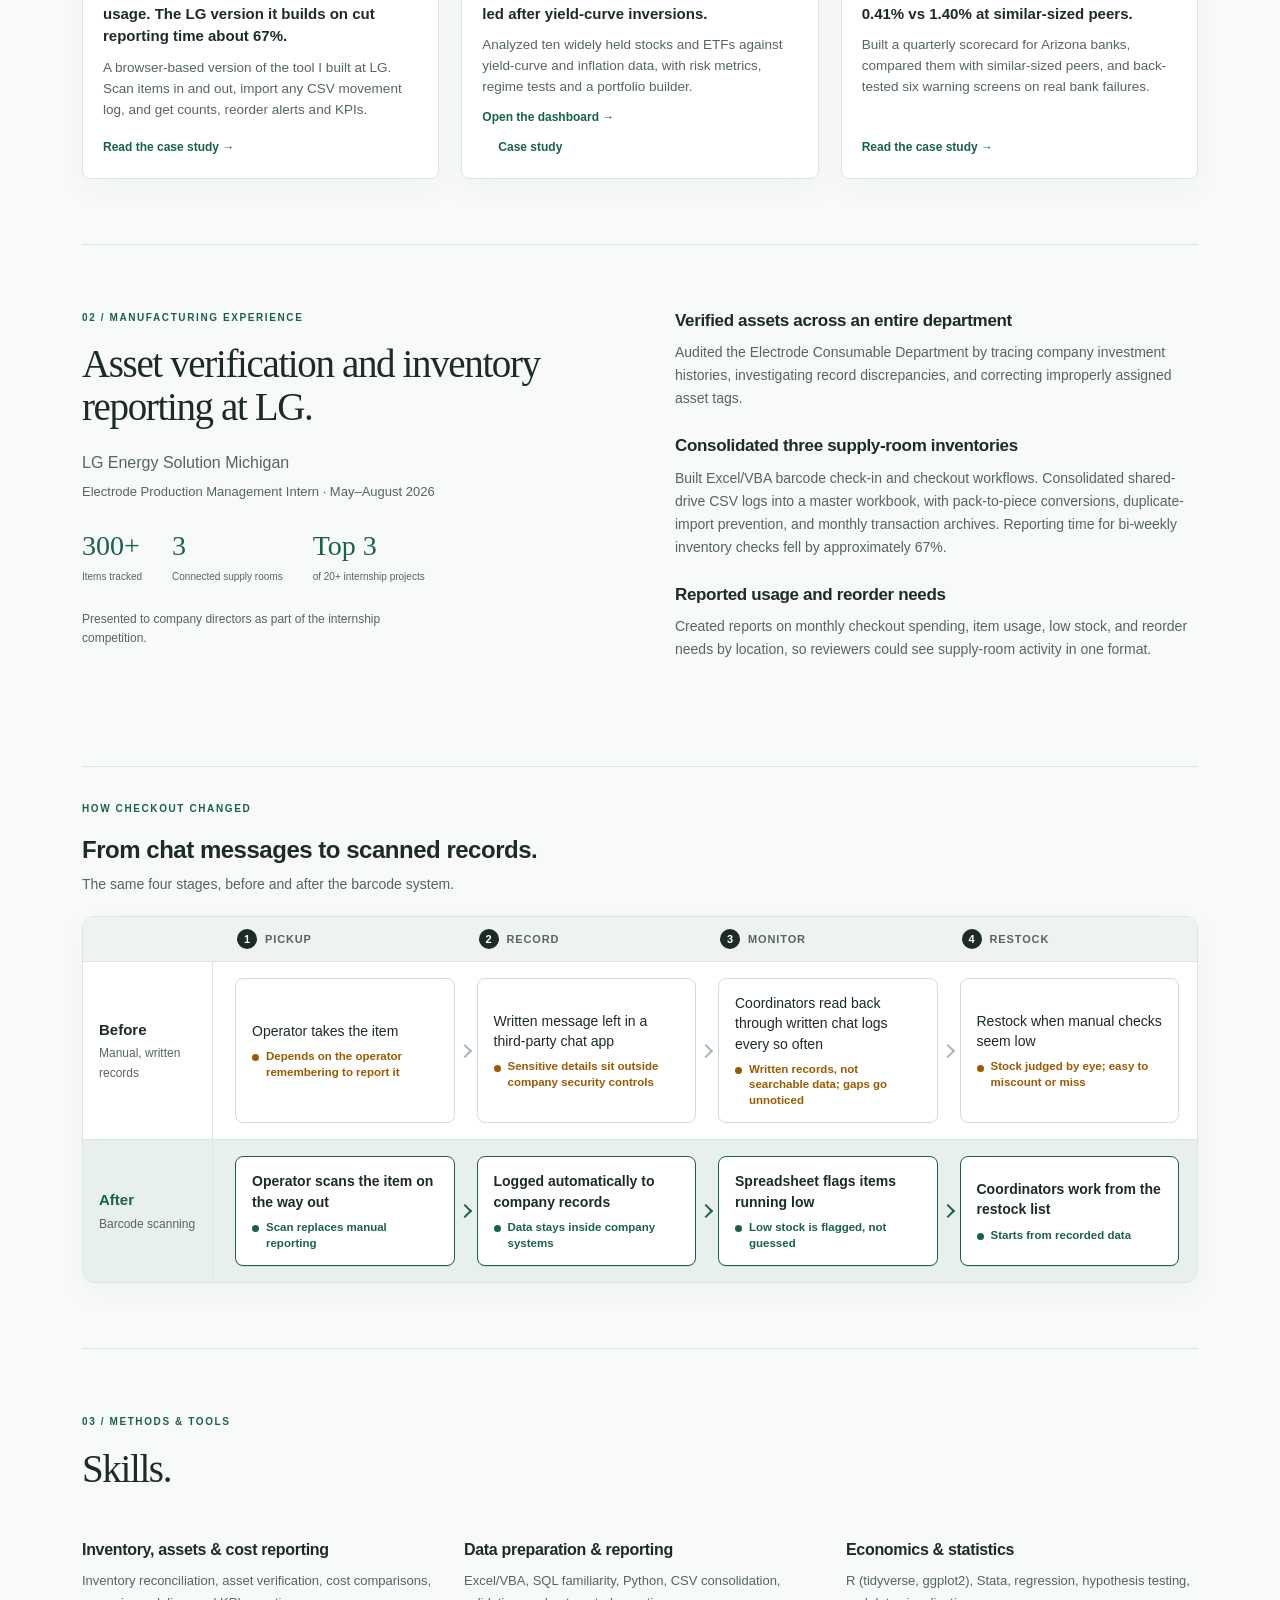
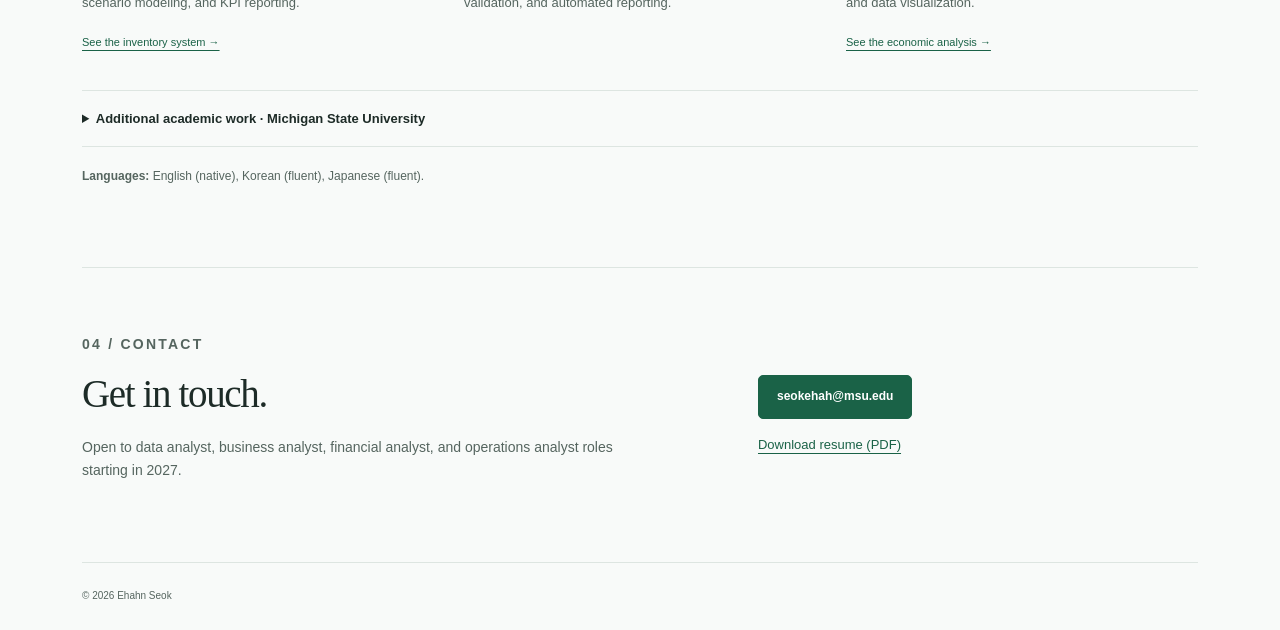
==== commit 15b15dbc: "Equity project card opens the dashboard Co-Authored-By: Claude Sonnet 5.5 <noreply@anthropic.com> Cl" ====
--- a/index.html
+++ b/index.html
@@ -21,8 +21,8 @@
 <div class="pgrid">
 <article class="pcard"><a class="pvis inv-visual" href="case-inventory.html" aria-label="Open the inventory system case study"><div class="visual-heading"><span>Supply Room Inventory System</span><span>Working demo</span></div><div class="inv-kpis"><div><b>48</b><small>items</small></div><div><b>6</b><small>reorder</small></div><div><b>21</b><small>days cover</small></div></div><div class="inv-rows"><div><span>Nitrile gloves, M</span><i class="p ok">OK</i><em>34 d</em></div><div><span>Tape, 2 in</span><i class="p bad">Reorder</i><em>4 d</em></div></div></a>
 <div class="pbody"><span class="badge">JavaScript · Excel/VBA logic</span><h3>Supply room inventory system</h3><p class="presult">One app replaces separate workbooks and macros, with reorder points from measured usage. The LG version it builds on cut reporting time about 67%.</p><p class="pdesc">A browser-based version of the tool I built at LG. Scan items in and out, import any CSV movement log, and get counts, reorder alerts and KPIs.</p><a class="pmore" href="case-inventory.html">Read the case study →</a></div></article>
-<article class="pcard"><a class="pvis macro-visual" href="case-equity.html" aria-label="Open the equity risk case study"><div class="visual-heading"><span>Growth of $100, log scale</span><span>Public price data</span></div><div id="macro-chart" class="macro-chart"><p>View the full time series in the project.</p></div></a>
-<div class="pbody"><span class="badge">Python · JavaScript · GitHub Actions</span><h3>Equity risk and regimes</h3><p class="presult" id="eq-result">NVIDIA returned 36% a year with a 79% drawdown vs 11% and 51% for SPY; banks led after yield-curve inversions.</p><p class="pdesc">Analyzed ten widely held stocks and ETFs against yield-curve and inflation data, with risk metrics, regime tests and a portfolio builder.</p><a class="pmore" href="case-equity.html">Read the case study →</a></div></article>
+<article class="pcard"><a class="pvis macro-visual" href="equity-risk.html" aria-label="Open the equity risk dashboard"><div class="visual-heading"><span>Growth of $100, log scale</span><span>Public price data</span></div><div id="macro-chart" class="macro-chart"><p>View the full time series in the project.</p></div></a>
+<div class="pbody"><span class="badge">Python · JavaScript · GitHub Actions</span><h3>Equity risk and regimes</h3><p class="presult" id="eq-result">NVIDIA returned 36% a year with a 79% drawdown vs 11% and 51% for SPY; banks led after yield-curve inversions.</p><p class="pdesc">Analyzed ten widely held stocks and ETFs against yield-curve and inflation data, with risk metrics, regime tests and a portfolio builder.</p><a class="pmore" href="equity-risk.html">Open the dashboard →</a> <a class="pmore" href="case-equity.html" style="margin-left:16px">Case study</a></div></article>
 <article class="pcard"><a class="pvis bank-visual" href="case-bank.html" aria-label="Open the bank health monitor case study"><div class="visual-heading"><span>Arizona bank health monitor</span><span>FDIC call reports</span></div><div id="bank-viz" class="asset-example"><div><span>01</span><strong>Pull quarterly call reports</strong><small>Arizona banks, similar-sized peers, ten largest banks</small></div><div><span>02</span><strong>Screen on six measures</strong><small>Profitability, margin, equity, loans, deposits, bad loans</small></div></div></a>
 <div class="pbody"><span class="badge">Python · SQL · JavaScript</span><h3>Arizona bank health monitor</h3><p class="presult" id="bank-result">9 of 12 Arizona banks flagged; median ROA 0.58% vs 1.27% at the largest banks.</p><p class="pdesc">Built a quarterly scorecard for Arizona banks, compared them with similar-sized peers, and back-tested six warning screens on real bank failures.</p><a class="pmore" href="case-bank.html">Read the case study →</a></div></article>
 </div></section>
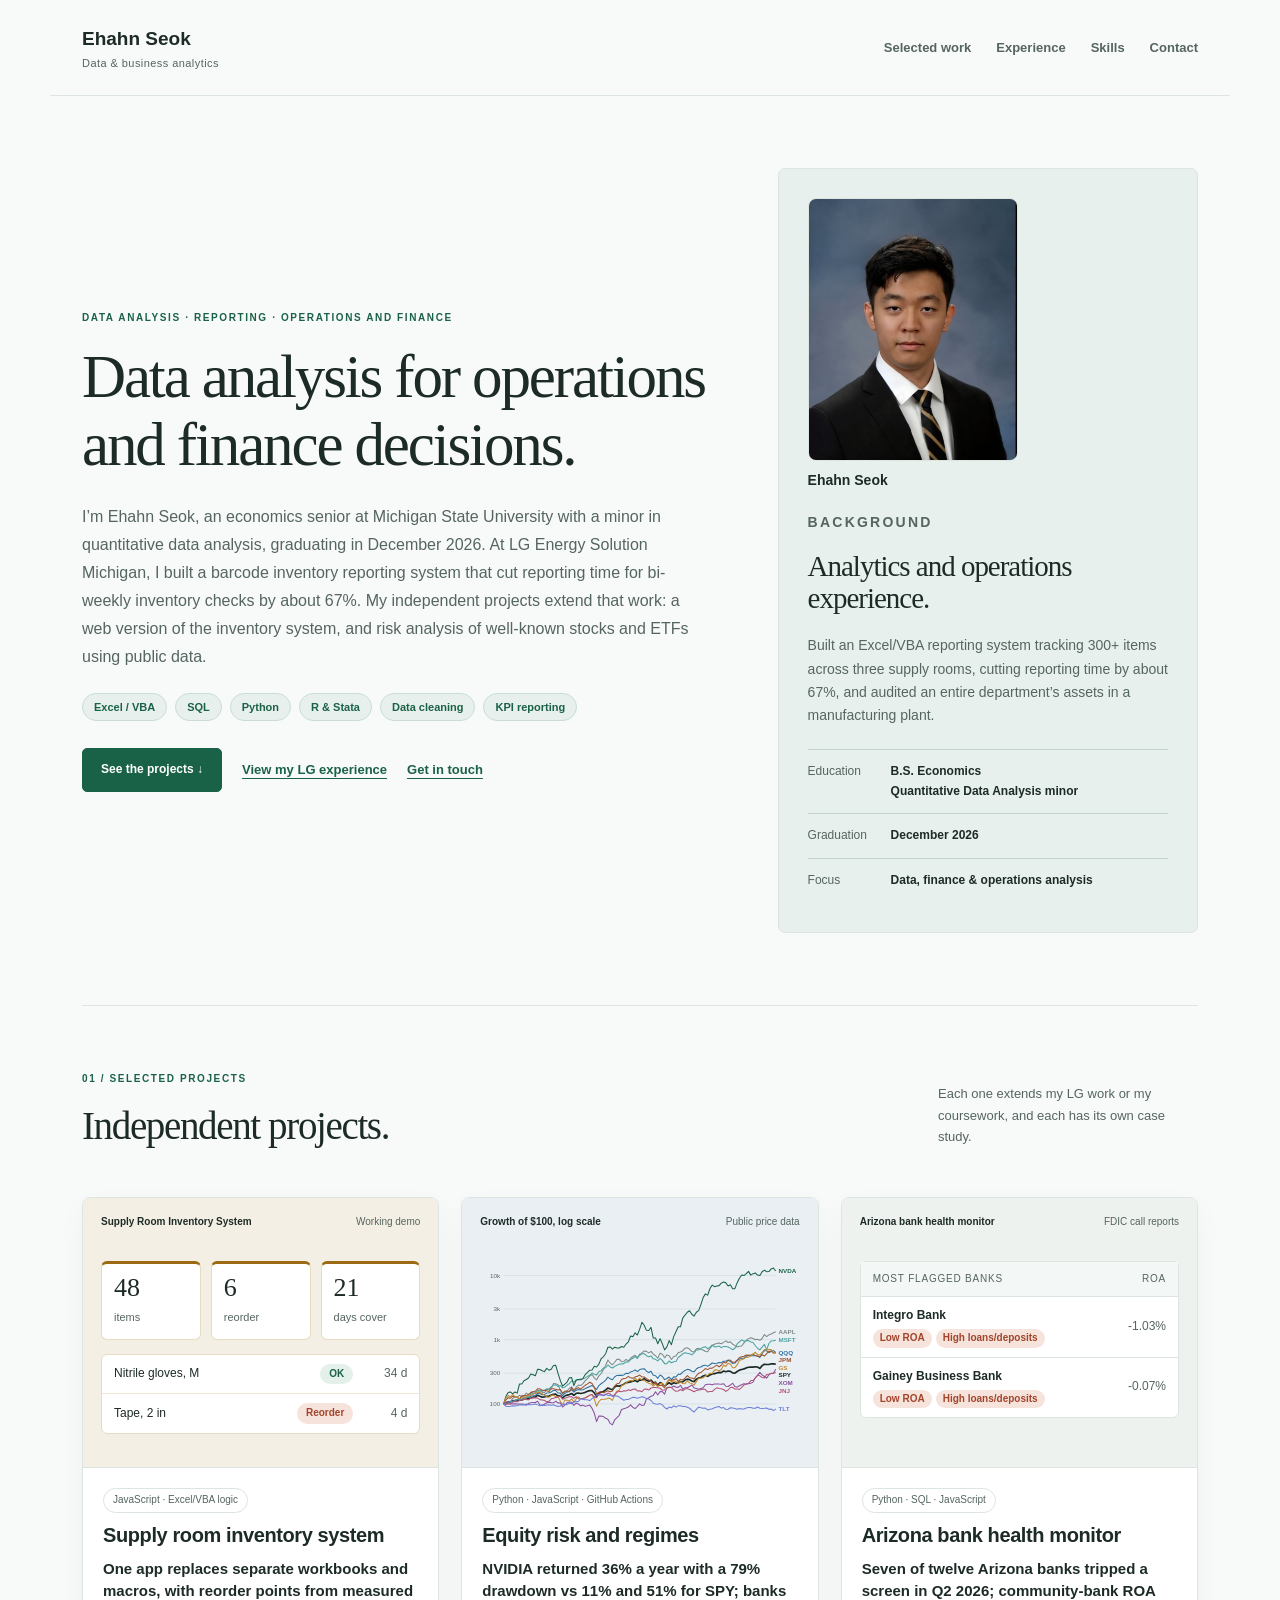
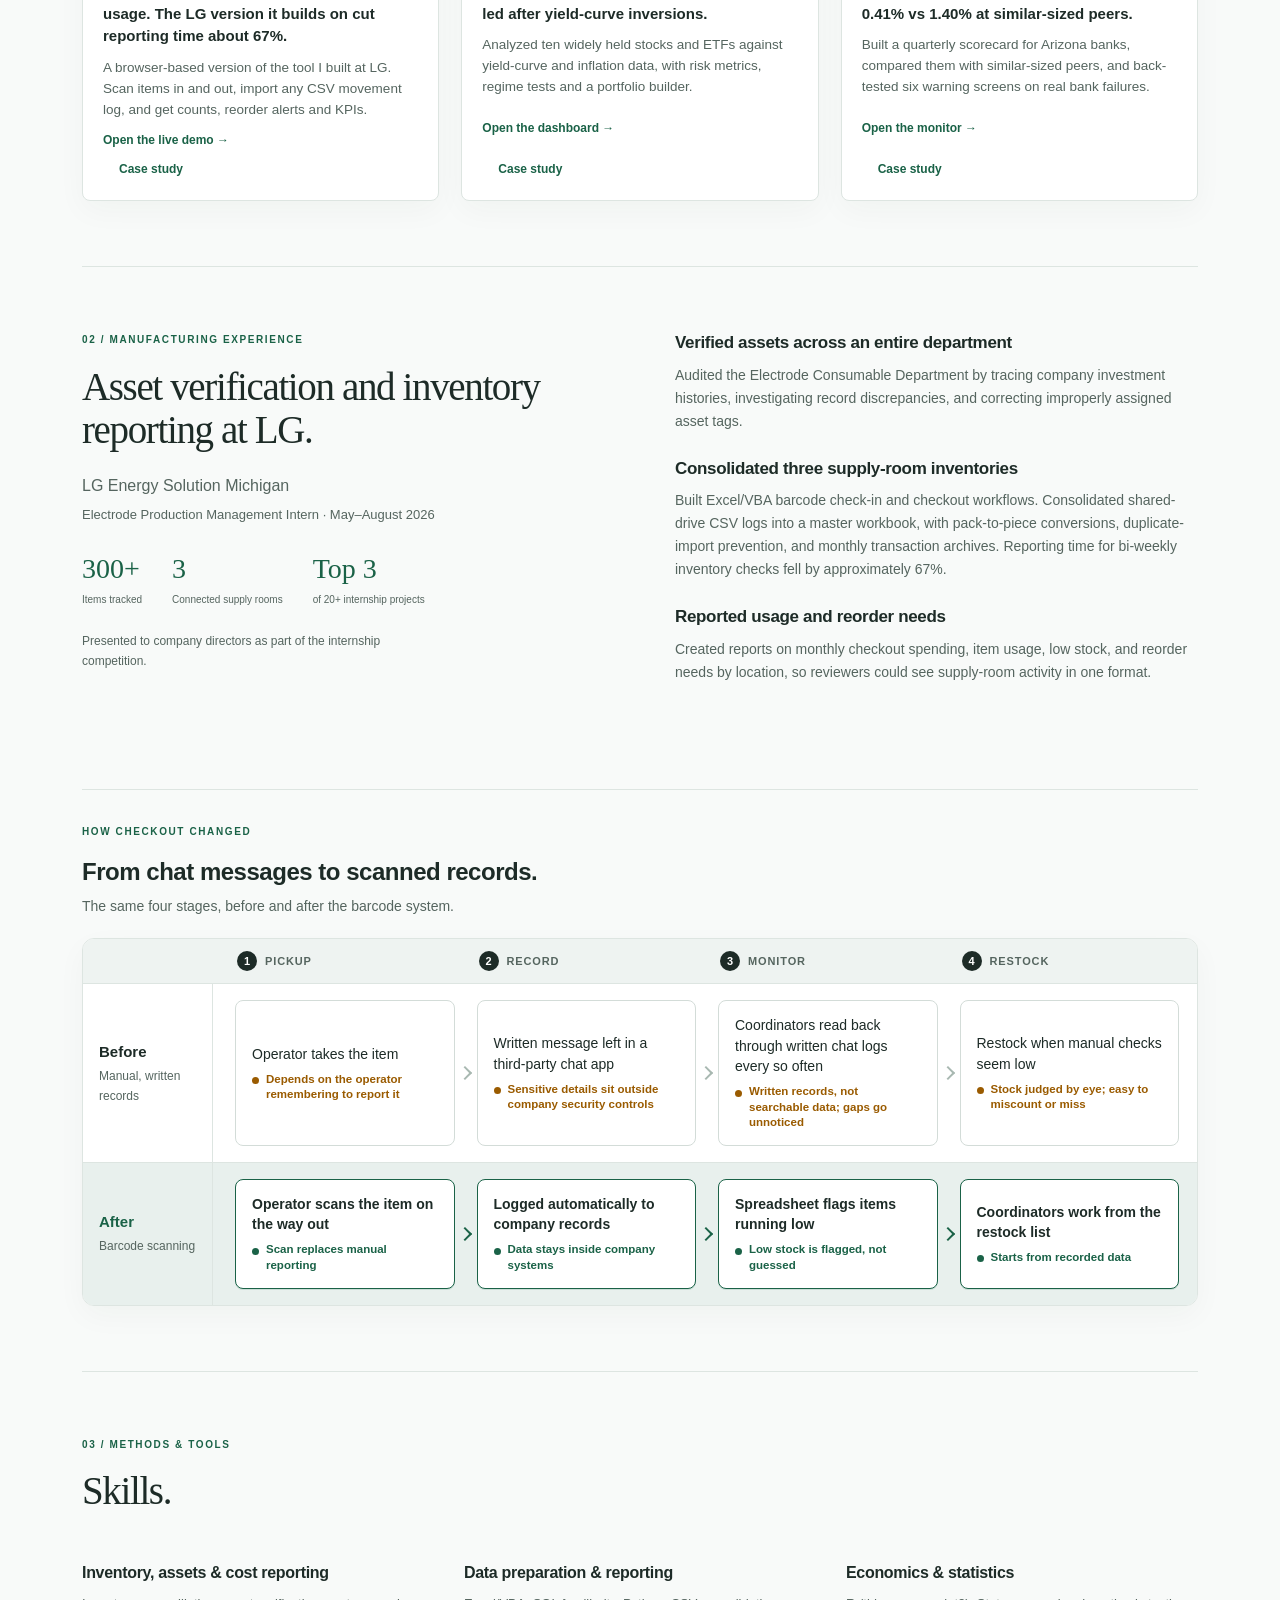
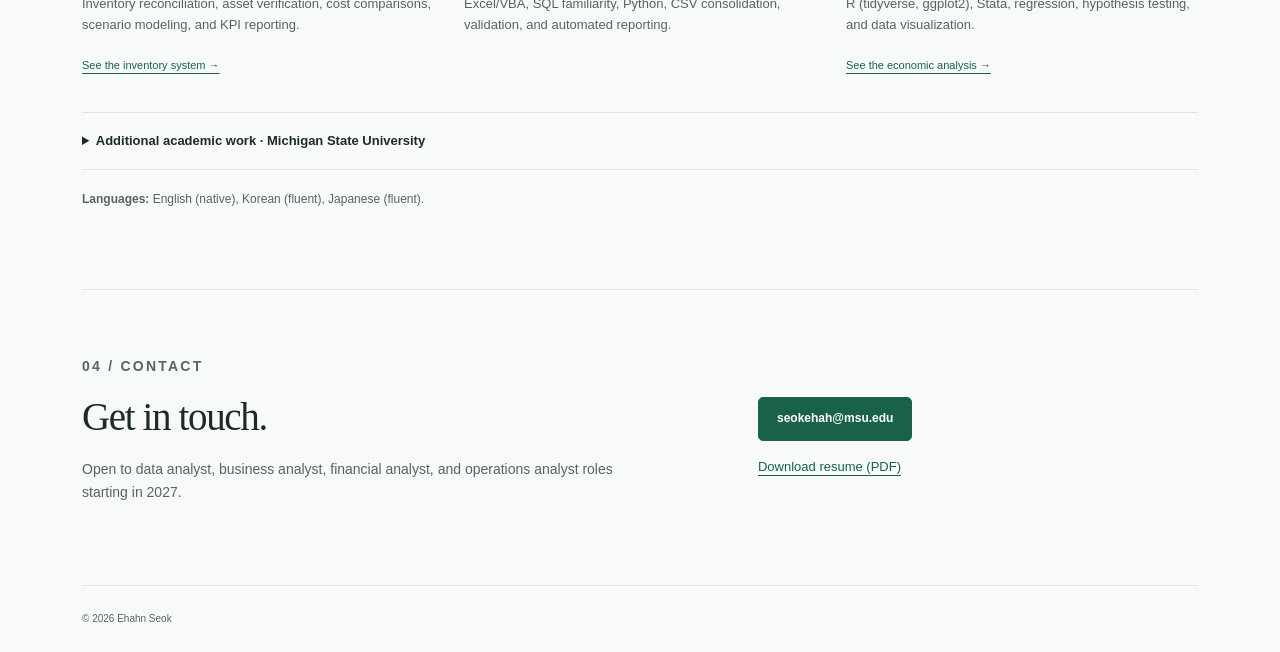
==== commit 5f36f82b: "Project cards open the live tools Co-Authored-By: Claude Sonnet 5.5 <noreply@anthropic.com> Claude-S" ====
--- a/index.html
+++ b/index.html
@@ -19,12 +19,12 @@
 <section class="hero"><div><p class="eyebrow">Data analysis · Reporting · Operations and finance</p><h1>Data analysis for operations and finance decisions.</h1><p class="lead">I’m Ehahn Seok, an economics senior at Michigan State University with a minor in quantitative data analysis, graduating in December 2026. At LG Energy Solution Michigan, I built a barcode inventory reporting system that cut reporting time for bi-weekly inventory checks by about 67%. My independent projects extend that work: a web version of the inventory system, and risk analysis of well-known stocks and ETFs using public data.</p><ul class="chips" aria-label="Core tools"><li>Excel / VBA</li><li>SQL</li><li>Python</li><li>R &amp; Stata</li><li>Data cleaning</li><li>KPI reporting</li></ul><div class="cta"><a class="btn primary" href="#projects">See the projects <span aria-hidden="true">↓</span></a><a class="text-link" href="#experience">View my LG experience</a><a class="text-link" href="mailto:seokehah@msu.edu">Get in touch</a></div></div><aside class="profile"><figure class="portrait-fig"><img class="portrait" src="assets/ehahn-seok.png" width="403" height="597" alt="Portrait of Ehahn Seok in a dark suit and striped tie" decoding="async"><figcaption><strong>Ehahn Seok</strong></figcaption></figure><p class="eyebrow">Background</p><h2>Analytics and operations experience.</h2><p>Built an Excel/VBA reporting system tracking 300+ items across three supply rooms, cutting reporting time by about 67%, and audited an entire department’s assets in a manufacturing plant.</p><dl><div><dt>Education</dt><dd>B.S. Economics<br>Quantitative Data Analysis minor</dd></div><div><dt>Graduation</dt><dd>December 2026</dd></div><div><dt>Focus</dt><dd>Data, finance & operations analysis</dd></div></dl></aside></section>
 <section id="projects"><div class="section-heading"><div><p class="eyebrow">01 / Selected projects</p><h2>Independent projects.</h2></div><p>Each one extends my LG work or my coursework, and each has its own case study.</p></div>
 <div class="pgrid">
-<article class="pcard"><a class="pvis inv-visual" href="case-inventory.html" aria-label="Open the inventory system case study"><div class="visual-heading"><span>Supply Room Inventory System</span><span>Working demo</span></div><div class="inv-kpis"><div><b>48</b><small>items</small></div><div><b>6</b><small>reorder</small></div><div><b>21</b><small>days cover</small></div></div><div class="inv-rows"><div><span>Nitrile gloves, M</span><i class="p ok">OK</i><em>34 d</em></div><div><span>Tape, 2 in</span><i class="p bad">Reorder</i><em>4 d</em></div></div></a>
-<div class="pbody"><span class="badge">JavaScript · Excel/VBA logic</span><h3>Supply room inventory system</h3><p class="presult">One app replaces separate workbooks and macros, with reorder points from measured usage. The LG version it builds on cut reporting time about 67%.</p><p class="pdesc">A browser-based version of the tool I built at LG. Scan items in and out, import any CSV movement log, and get counts, reorder alerts and KPIs.</p><a class="pmore" href="case-inventory.html">Read the case study →</a></div></article>
+<article class="pcard"><a class="pvis inv-visual" href="inventory-system.html" aria-label="Open the inventory system demo"><div class="visual-heading"><span>Supply Room Inventory System</span><span>Working demo</span></div><div class="inv-kpis"><div><b>48</b><small>items</small></div><div><b>6</b><small>reorder</small></div><div><b>21</b><small>days cover</small></div></div><div class="inv-rows"><div><span>Nitrile gloves, M</span><i class="p ok">OK</i><em>34 d</em></div><div><span>Tape, 2 in</span><i class="p bad">Reorder</i><em>4 d</em></div></div></a>
+<div class="pbody"><span class="badge">JavaScript · Excel/VBA logic</span><h3>Supply room inventory system</h3><p class="presult">One app replaces separate workbooks and macros, with reorder points from measured usage. The LG version it builds on cut reporting time about 67%.</p><p class="pdesc">A browser-based version of the tool I built at LG. Scan items in and out, import any CSV movement log, and get counts, reorder alerts and KPIs.</p><a class="pmore" href="inventory-system.html">Open the live demo →</a> <a class="pmore" href="case-inventory.html" style="margin-left:16px">Case study</a></div></article>
 <article class="pcard"><a class="pvis macro-visual" href="equity-risk.html" aria-label="Open the equity risk dashboard"><div class="visual-heading"><span>Growth of $100, log scale</span><span>Public price data</span></div><div id="macro-chart" class="macro-chart"><p>View the full time series in the project.</p></div></a>
 <div class="pbody"><span class="badge">Python · JavaScript · GitHub Actions</span><h3>Equity risk and regimes</h3><p class="presult" id="eq-result">NVIDIA returned 36% a year with a 79% drawdown vs 11% and 51% for SPY; banks led after yield-curve inversions.</p><p class="pdesc">Analyzed ten widely held stocks and ETFs against yield-curve and inflation data, with risk metrics, regime tests and a portfolio builder.</p><a class="pmore" href="equity-risk.html">Open the dashboard →</a> <a class="pmore" href="case-equity.html" style="margin-left:16px">Case study</a></div></article>
-<article class="pcard"><a class="pvis bank-visual" href="case-bank.html" aria-label="Open the bank health monitor case study"><div class="visual-heading"><span>Arizona bank health monitor</span><span>FDIC call reports</span></div><div id="bank-viz" class="asset-example"><div><span>01</span><strong>Pull quarterly call reports</strong><small>Arizona banks, similar-sized peers, ten largest banks</small></div><div><span>02</span><strong>Screen on six measures</strong><small>Profitability, margin, equity, loans, deposits, bad loans</small></div></div></a>
-<div class="pbody"><span class="badge">Python · SQL · JavaScript</span><h3>Arizona bank health monitor</h3><p class="presult" id="bank-result">9 of 12 Arizona banks flagged; median ROA 0.58% vs 1.27% at the largest banks.</p><p class="pdesc">Built a quarterly scorecard for Arizona banks, compared them with similar-sized peers, and back-tested six warning screens on real bank failures.</p><a class="pmore" href="case-bank.html">Read the case study →</a></div></article>
+<article class="pcard"><a class="pvis bank-visual" href="bank-monitor.html" aria-label="Open the bank health monitor"><div class="visual-heading"><span>Arizona bank health monitor</span><span>FDIC call reports</span></div><div id="bank-viz" class="asset-example"><div><span>01</span><strong>Pull quarterly call reports</strong><small>Arizona banks, similar-sized peers, ten largest banks</small></div><div><span>02</span><strong>Screen on six measures</strong><small>Profitability, margin, equity, loans, deposits, bad loans</small></div></div></a>
+<div class="pbody"><span class="badge">Python · SQL · JavaScript</span><h3>Arizona bank health monitor</h3><p class="presult" id="bank-result">9 of 12 Arizona banks flagged; median ROA 0.58% vs 1.27% at the largest banks.</p><p class="pdesc">Built a quarterly scorecard for Arizona banks, compared them with similar-sized peers, and back-tested six warning screens on real bank failures.</p><a class="pmore" href="bank-monitor.html">Open the monitor →</a> <a class="pmore" href="case-bank.html" style="margin-left:16px">Case study</a></div></article>
 </div></section>
 
 <section id="experience" class="experience"><div><p class="eyebrow">02 / Manufacturing experience</p><h2>Asset verification and inventory reporting at LG.</h2><p class="lead">LG Energy Solution Michigan<br><span class="muted">Electrode Production Management Intern · May–August 2026</span></p><div class="proof"><div><strong>300+</strong><span>Items tracked</span></div><div><strong>3</strong><span>Connected supply rooms</span></div><div><strong>Top 3</strong><span>of 20+ internship projects</span></div></div><p class="note experience-context">Presented to company directors as part of the internship competition.</p></div><div class="experience-details"><article><h3>Verified assets across an entire department</h3><p>Audited the Electrode Consumable Department by tracing company investment histories, investigating record discrepancies, and correcting improperly assigned asset tags.</p></article><article><h3>Consolidated three supply-room inventories</h3><p>Built Excel/VBA barcode check-in and checkout workflows. Consolidated shared-drive CSV logs into a master workbook, with pack-to-piece conversions, duplicate-import prevention, and monthly transaction archives. Reporting time for bi-weekly inventory checks fell by approximately 67%.</p></article><article><h3>Reported usage and reorder needs</h3><p>Created reports on monthly checkout spending, item usage, low stock, and reorder needs by location, so reviewers could see supply-room activity in one format.</p></article></div><div class="flow"><div class="flow-head"><p class="eyebrow">How checkout changed</p><h3>From chat messages to scanned records.</h3><p class="flow-sub">The same four stages, before and after the barcode system.</p></div><div class="pf"><div class="pf-head" aria-hidden="true"><span></span><span><b>1</b>Pickup</span><span><b>2</b>Record</span><span><b>3</b>Monitor</span><span><b>4</b>Restock</span></div><div class="pf-row before"><div class="pf-label"><strong>Before</strong><span>Manual, written records</span></div><div class="pf-cell"><span class="pf-stage">Pickup</span><p>Operator takes the item</p><small class="pf-risk">Depends on the operator remembering to report it</small></div><div class="pf-cell"><span class="pf-stage">Record</span><p>Written message left in a third-party chat app</p><small class="pf-risk">Sensitive details sit outside company security controls</small></div><div class="pf-cell"><span class="pf-stage">Monitor</span><p>Coordinators read back through written chat logs every so often</p><small class="pf-risk">Written records, not searchable data; gaps go unnoticed</small></div><div class="pf-cell"><span class="pf-stage">Restock</span><p>Restock when manual checks seem low</p><small class="pf-risk">Stock judged by eye; easy to miscount or miss</small></div></div><div class="pf-row after"><div class="pf-label"><strong>After</strong><span>Barcode scanning</span></div><div class="pf-cell"><span class="pf-stage">Pickup</span><p>Operator scans the item on the way out</p><small class="pf-good">Scan replaces manual reporting</small></div><div class="pf-cell"><span class="pf-stage">Record</span><p>Logged automatically to company records</p><small class="pf-good">Data stays inside company systems</small></div><div class="pf-cell"><span class="pf-stage">Monitor</span><p>Spreadsheet flags items running low</p><small class="pf-good">Low stock is flagged, not guessed</small></div><div class="pf-cell"><span class="pf-stage">Restock</span><p>Coordinators work from the restock list</p><small class="pf-good">Starts from recorded data</small></div></div></div></div></section>
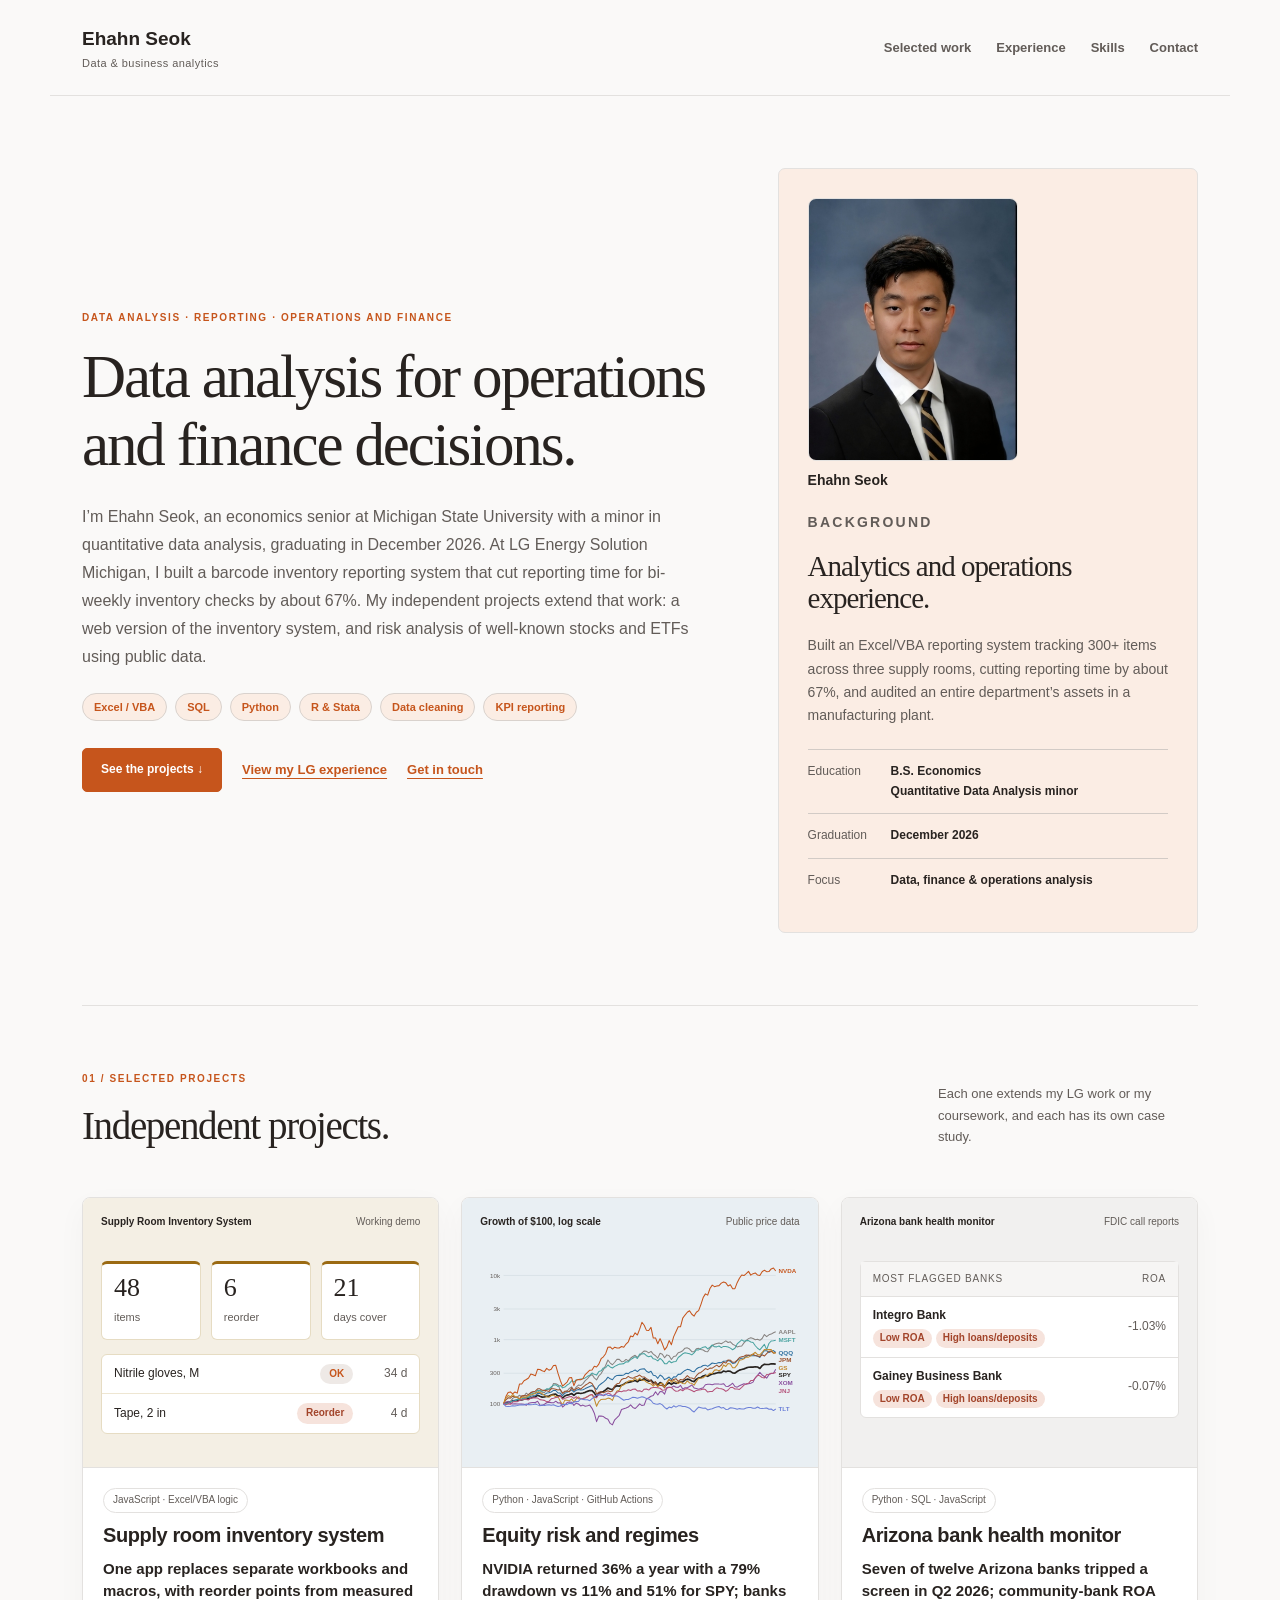
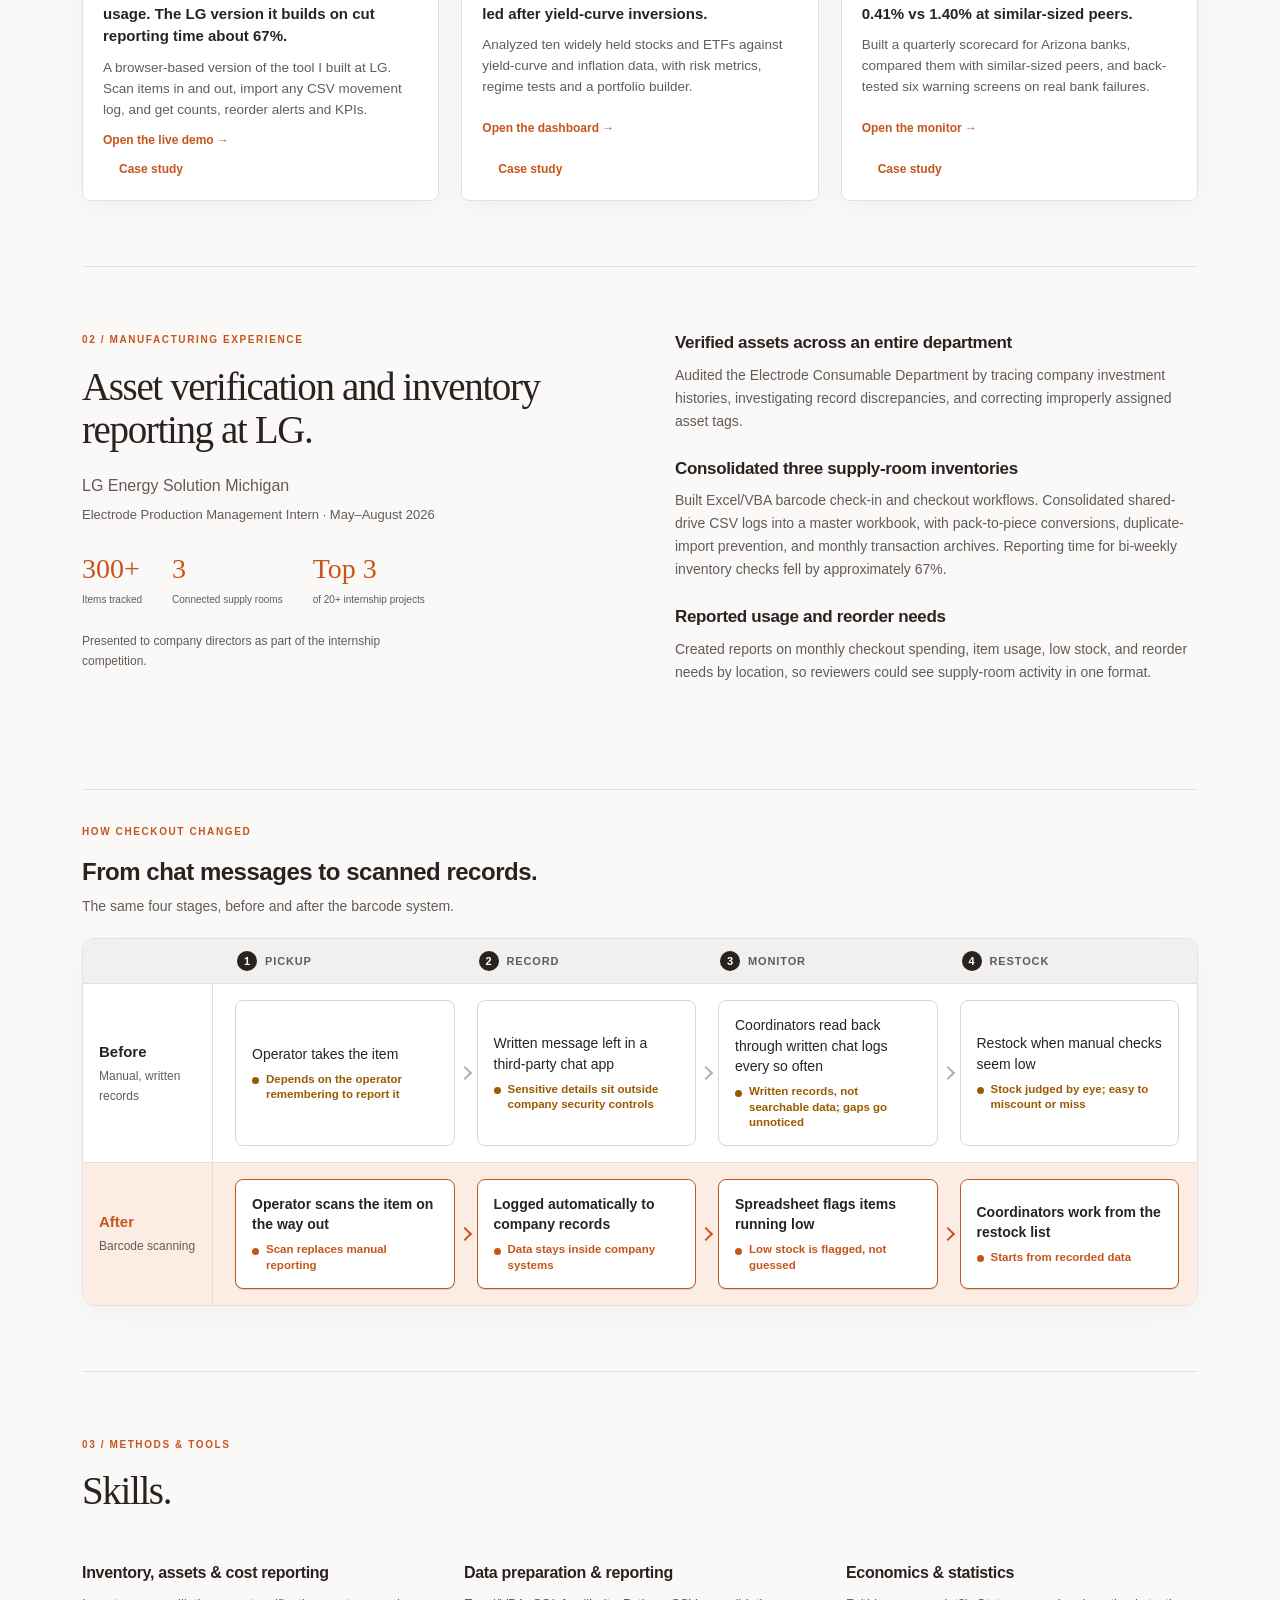
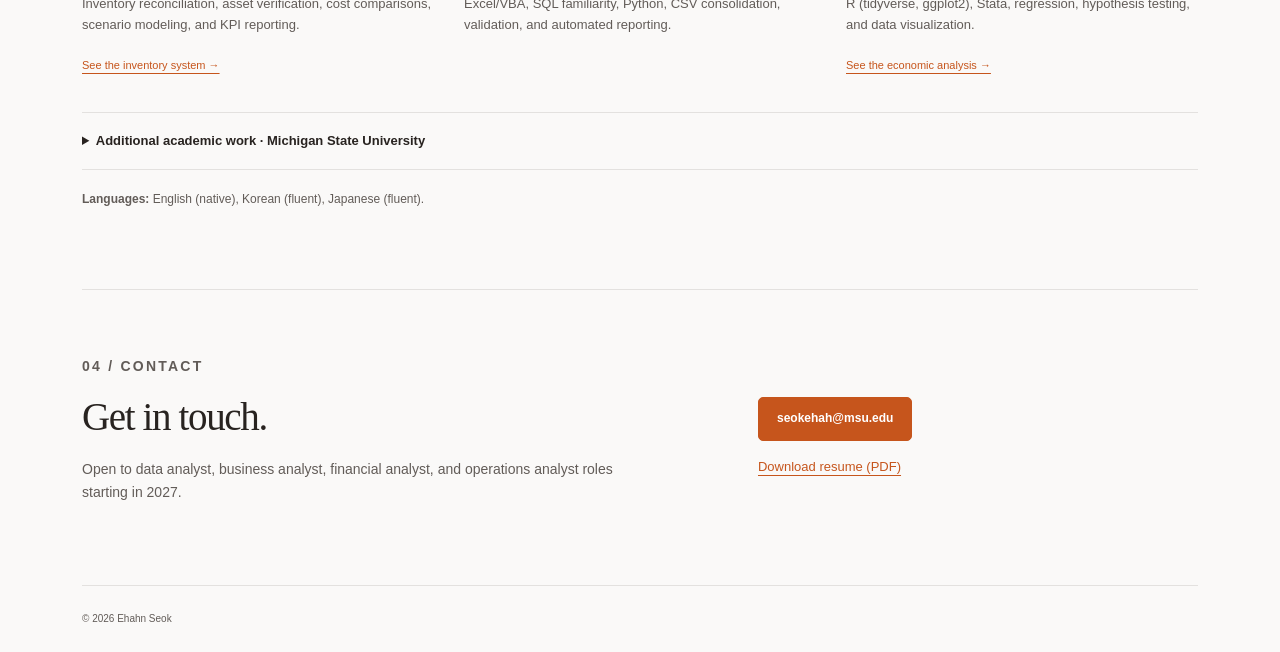
==== commit cab7c167: "Match site to the main portfolio design with an orange theme Co-Authored-By: Claude Sonnet 5.5 <nore" ====
--- a/index.html
+++ b/index.html
@@ -5,13 +5,13 @@
 <title>Ehahn Seok | Data & Business Analytics</title>
 <meta name="description" content="Ehahn Seok’s data analysis portfolio: a barcode inventory reporting system, real public-data projects in SQL, Python and JavaScript, and documented economic research.">
 <meta property="og:title" content="Ehahn Seok | Data & Business Analytics"><meta property="og:description" content="Inventory systems, bank health monitoring and equity risk analysis built with Excel/VBA, Python, JavaScript and public data.">
-<link rel="stylesheet" href="style.css?v=pf10"><script src="findings.js?v=13" defer></script><script src="portfolio.js?v=13" defer></script>
+<link rel="stylesheet" href="style.css?v=pf10"><script src="findings.js?v=16" defer></script><script src="portfolio.js?v=13" defer></script>
 <link rel="icon" href="favicon.ico?v=g9c7u4w3" type="image/x-icon">
 <link rel="icon" type="image/png" sizes="32x32" href="favicon-32x32.png?v=g9c7u4w3">
 <link rel="icon" type="image/png" sizes="16x16" href="favicon-16x16.png?v=g9c7u4w3">
 <link rel="apple-touch-icon" sizes="180x180" href="apple-touch-icon.png?v=g9c7u4w3">
 <link rel="manifest" href="site.webmanifest?v=g9c7u4w3">
-<meta name="theme-color" content="#1a6247">
+<meta name="theme-color" content="#c6551c">
 </head><body>
 <a class="skip-link" href="#main">Skip to content</a>
 <header class="site-header"><a class="brand" href="#top">Ehahn Seok<span>Data & business analytics</span></a><nav aria-label="Main navigation"><a href="#projects">Selected work</a><a href="#experience">Experience</a><a href="#skills">Skills</a><a href="#contact">Contact</a></nav></header>
--- a/style.css
+++ b/style.css
@@ -1,9 +1,9 @@
-:root{--bg:#f8faf9;--surface:#fff;--text:#1d2b27;--muted:#55655f;--border:#dde5e1;--accent:#1a6247;--soft:#e8f0ed;--warm:#eef2f0;--orange:#9b522e;--shadow:0 10px 30px #1c392309;color-scheme:light}*{box-sizing:border-box}html{scroll-behavior:smooth;scroll-padding-top:95px}body{margin:0;background:var(--bg);color:var(--text);font:16px/1.65 -apple-system,BlinkMacSystemFont,'Segoe UI',Arial,sans-serif}a{color:var(--accent);text-underline-offset:4px}a:hover{text-decoration-thickness:2px}button,input,select{font:inherit}.site-header,main,footer{max-width:1180px;margin:auto;padding-left:32px;padding-right:32px}.site-header{display:flex;justify-content:space-between;align-items:center;gap:24px;padding-top:23px;padding-bottom:23px;border-bottom:1px solid var(--border)}.brand{font-weight:750;color:var(--text);text-decoration:none;font-size:19px}.brand span{display:block;font-size:11px;color:var(--muted);font-weight:500;letter-spacing:.04em}nav{display:flex;gap:25px}nav a{font-size:13px;text-decoration:none;color:var(--muted);font-weight:600}section{padding:65px 0;border-bottom:1px solid var(--border)}.hero{display:grid;grid-template-columns:1.5fr 1fr;gap:65px;align-items:center;padding-top:72px;padding-bottom:72px}.eyebrow{font-size:10px;letter-spacing:.16em;text-transform:uppercase;color:var(--accent);font-weight:750;margin:0 0 17px}h1,h2{font-family:Georgia,'Times New Roman',serif;font-weight:400;letter-spacing:-.035em;line-height:1.1}h1{font-size:clamp(37px,4.8vw,61px);margin:0 0 25px}h2{font-size:clamp(28px,3.3vw,39px);margin:0 0 20px}h3{font-size:23px;line-height:1.25;letter-spacing:-.02em;margin:0 0 10px}p{margin:0 0 15px}.lead{font-size:16px;color:var(--muted);line-height:1.75}.cta,.project-links{display:flex;gap:20px;align-items:center;flex-wrap:wrap;margin-top:27px}.btn{display:inline-block;padding:11px 18px;border:1px solid #bfcdc7;border-radius:5px;font-size:12px;font-weight:700;text-decoration:none;color:var(--accent);background:var(--surface)}.btn.primary{background:var(--accent);color:#fff;border-color:var(--accent)}.btn:hover{filter:brightness(.94);text-decoration:none}.text-link{font-size:13px;font-weight:650}.profile{background:var(--soft);padding:29px;border:1px solid var(--border);border-radius:7px}.profile h2{font-size:29px}.profile p{font-size:14px;color:var(--muted)}dl{margin:22px 0 0}dl div{display:grid;grid-template-columns:83px 1fr;padding:12px 0;border-top:1px solid #c2d6ce;font-size:12px}dt{color:var(--muted)}dd{margin:0;font-weight:550}.section-heading{display:flex;justify-content:space-between;align-items:end;gap:45px;margin-bottom:30px}.section-heading>p{font-size:13px;color:var(--muted);max-width:260px;margin-bottom:20px}.project{background:var(--surface);border:1px solid var(--border);border-radius:8px;overflow:hidden;box-shadow:var(--shadow)}.featured{display:grid;grid-template-columns:1fr 1.16fr;margin-bottom:25px}.project-copy{padding:30px}.project-copy>p{font-size:14px;color:var(--muted)}.project-top{display:flex;justify-content:space-between;align-items:center;gap:15px;margin-bottom:18px}.project-number{font:italic 18px Georgia;color:var(--accent)}.badge{font-size:10px;color:var(--muted);border:1px solid var(--border);border-radius:30px;padding:3px 9px}.project-subtitle{font-size:11px!important;font-weight:650;text-transform:uppercase;letter-spacing:.05em}.finding{border-left:2px solid var(--accent);padding:0 0 0 13px;margin:23px 0 19px}.mini-label{font-size:9px;font-weight:750;letter-spacing:.1em;text-transform:uppercase;color:var(--accent)}.finding p{font-size:14px;line-height:1.65;margin:5px 0 0}.decision{font-size:12px!important;line-height:1.65}.project-links{gap:17px;margin-top:23px}.project-links a:not(.btn){font-size:11px}.project-grid{display:grid;grid-template-columns:1fr 1fr;gap:25px}.project-visual{padding:27px;display:flex;flex-direction:column;justify-content:center;background:#f0f5f3;min-height:270px}.featured .project-visual{min-height:430px}.visual-heading{display:flex;justify-content:space-between;gap:15px;font-size:10px;font-weight:650;margin-bottom:30px}.visual-heading span:last-child{font-weight:400;color:var(--muted)}.data-label{font-size:10px;color:var(--muted);margin:18px 0 0;line-height:1.5}.visual-note{font-size:10px;font-weight:650;margin-top:28px}.preview-bar{margin:23px 0}.preview-bar-label{display:flex;justify-content:space-between;font-size:12px;margin-bottom:8px}.preview-track{height:22px;background:#d5e4de;border-radius:2px;overflow:hidden}.preview-track i{display:block;height:100%;background:var(--accent)}.preview-bar:nth-child(2) i{background:#7fa396}.preview-bar:nth-child(3) i{background:#124d38}.asset-visual{background:#eef2f0}.asset-example{display:grid;gap:18px}.asset-example>div{display:grid;grid-template-columns:32px 1fr;gap:0 10px}.asset-example span{grid-row:span 2;font-size:11px;border:1px solid #c3cdc9;border-radius:50%;width:29px;height:29px;text-align:center;line-height:27px}.asset-example strong{font-size:12px}.asset-example small{font-size:10px;color:var(--muted)}.macro-visual{background:#ecf0ee}.macro-chart svg{width:100%;height:auto;display:block}.experience{display:grid;grid-template-columns:1fr 1fr;gap:70px}.proof{display:flex;gap:30px;margin-top:25px}.proof strong{display:block;font:28px Georgia;color:var(--accent)}.proof span{display:block;font-size:10px;color:var(--muted);margin-top:7px}.experience-details article{margin:0 0 25px}.experience-details h3{font-size:17px}.experience-details p{font-size:14px;color:var(--muted)}.experience-details .note{font-size:11px}.muted{font-size:13px;color:var(--muted)}.skills{display:grid;grid-template-columns:repeat(3,1fr);gap:30px}.skills h3{font-size:16px}.skills p{font-size:13px;color:var(--muted)}.skills a{font-size:11px}.coursework{margin-top:35px;border-top:1px solid var(--border);border-bottom:1px solid var(--border);padding:17px 0;font-size:13px}.coursework summary{cursor:pointer;font-weight:650}.coursework>div{padding-top:20px;max-width:850px;color:var(--muted)}.languages{margin-top:20px;font-size:12px;color:var(--muted)}.contact{display:grid;grid-template-columns:1.4fr 1fr;gap:60px;align-items:center}.contact p{max-width:560px;font-size:14px;color:var(--muted)}.contact-links{display:flex;flex-direction:column;align-items:flex-start;gap:15px}.contact-links>a:not(.btn){font-size:13px}footer{padding-top:25px;padding-bottom:25px;display:flex;justify-content:space-between;gap:20px;font-size:10px;color:var(--muted)}a:focus-visible,summary:focus-visible{outline:3px solid var(--orange);outline-offset:5px}.skip-link{position:absolute;left:20px;top:-70px;background:var(--surface);padding:10px;z-index:20}.skip-link:focus{top:5px}@media(prefers-reduced-motion:reduce){html{scroll-behavior:auto}}@media(max-width:850px){.hero{gap:28px;grid-template-columns:1.2fr 1fr}h1{font-size:43px}.profile{padding:20px}.project-copy,.project-visual{padding:23px}.experience{gap:35px}.proof{gap:18px}.featured .project-visual{min-height:390px}.visual-heading{flex-direction:column;gap:4px}}@media(max-width:650px){.site-header,main,footer{padding-left:20px;padding-right:20px}.site-header{align-items:flex-start;gap:12px}.brand{font-size:17px}.brand span{font-size:9px;max-width:150px}nav{gap:12px;padding-top:6px}nav a{font-size:10px}.hero,.featured,.project-grid,.experience,.contact{grid-template-columns:1fr}.hero{padding-top:45px;padding-bottom:45px;gap:30px}h1{font-size:43px;max-width:500px}.profile{padding:24px}.profile dl{display:grid;grid-template-columns:1fr 1fr;gap:0 20px}.profile dl div{display:block}.profile dt{font-size:10px;margin-bottom:4px}.section-heading{display:block}.section-heading>p{max-width:100%;margin:0}.skills{grid-template-columns:1fr;gap:25px}section{padding:45px 0}.featured .project-visual{min-height:280px}.project-copy{padding:25px}.experience{gap:30px}.contact{gap:20px}.proof{gap:30px}footer{display:block}footer span{display:block;margin:6px 0}}
+:root{--bg:#faf9f8;--surface:#fff;--text:#282320;--muted:#625c58;--border:#e3e1df;--accent:#c6551c;--soft:#fbede4;--warm:#f1f0ef;--orange:#9b522e;--shadow:0 10px 30px #33292209;color-scheme:light}*{box-sizing:border-box}html{scroll-behavior:smooth;scroll-padding-top:95px}body{margin:0;background:var(--bg);color:var(--text);font:16px/1.65 -apple-system,BlinkMacSystemFont,'Segoe UI',Arial,sans-serif}a{color:var(--accent);text-underline-offset:4px}a:hover{text-decoration-thickness:2px}button,input,select{font:inherit}.site-header,main,footer{max-width:1180px;margin:auto;padding-left:32px;padding-right:32px}.site-header{display:flex;justify-content:space-between;align-items:center;gap:24px;padding-top:23px;padding-bottom:23px;border-bottom:1px solid var(--border)}.brand{font-weight:750;color:var(--text);text-decoration:none;font-size:19px}.brand span{display:block;font-size:11px;color:var(--muted);font-weight:500;letter-spacing:.04em}nav{display:flex;gap:25px}nav a{font-size:13px;text-decoration:none;color:var(--muted);font-weight:600}section{padding:65px 0;border-bottom:1px solid var(--border)}.hero{display:grid;grid-template-columns:1.5fr 1fr;gap:65px;align-items:center;padding-top:72px;padding-bottom:72px}.eyebrow{font-size:10px;letter-spacing:.16em;text-transform:uppercase;color:var(--accent);font-weight:750;margin:0 0 17px}h1,h2{font-family:Georgia,'Times New Roman',serif;font-weight:400;letter-spacing:-.035em;line-height:1.1}h1{font-size:clamp(37px,4.8vw,61px);margin:0 0 25px}h2{font-size:clamp(28px,3.3vw,39px);margin:0 0 20px}h3{font-size:23px;line-height:1.25;letter-spacing:-.02em;margin:0 0 10px}p{margin:0 0 15px}.lead{font-size:16px;color:var(--muted);line-height:1.75}.cta,.project-links{display:flex;gap:20px;align-items:center;flex-wrap:wrap;margin-top:27px}.btn{display:inline-block;padding:11px 18px;border:1px solid #cac5c2;border-radius:5px;font-size:12px;font-weight:700;text-decoration:none;color:var(--accent);background:var(--surface)}.btn.primary{background:var(--accent);color:#fff;border-color:var(--accent)}.btn:hover{filter:brightness(.94);text-decoration:none}.text-link{font-size:13px;font-weight:650}.profile{background:var(--soft);padding:29px;border:1px solid var(--border);border-radius:7px}.profile h2{font-size:29px}.profile p{font-size:14px;color:var(--muted)}dl{margin:22px 0 0}dl div{display:grid;grid-template-columns:83px 1fr;padding:12px 0;border-top:1px solid #d2cbc6;font-size:12px}dt{color:var(--muted)}dd{margin:0;font-weight:550}.section-heading{display:flex;justify-content:space-between;align-items:end;gap:45px;margin-bottom:30px}.section-heading>p{font-size:13px;color:var(--muted);max-width:260px;margin-bottom:20px}.project{background:var(--surface);border:1px solid var(--border);border-radius:8px;overflow:hidden;box-shadow:var(--shadow)}.featured{display:grid;grid-template-columns:1fr 1.16fr;margin-bottom:25px}.project-copy{padding:30px}.project-copy>p{font-size:14px;color:var(--muted)}.project-top{display:flex;justify-content:space-between;align-items:center;gap:15px;margin-bottom:18px}.project-number{font:italic 18px Georgia;color:var(--accent)}.badge{font-size:10px;color:var(--muted);border:1px solid var(--border);border-radius:30px;padding:3px 9px}.project-subtitle{font-size:11px!important;font-weight:650;text-transform:uppercase;letter-spacing:.05em}.finding{border-left:2px solid var(--accent);padding:0 0 0 13px;margin:23px 0 19px}.mini-label{font-size:9px;font-weight:750;letter-spacing:.1em;text-transform:uppercase;color:var(--accent)}.finding p{font-size:14px;line-height:1.65;margin:5px 0 0}.decision{font-size:12px!important;line-height:1.65}.project-links{gap:17px;margin-top:23px}.project-links a:not(.btn){font-size:11px}.project-grid{display:grid;grid-template-columns:1fr 1fr;gap:25px}.project-visual{padding:27px;display:flex;flex-direction:column;justify-content:center;background:#f4f2f1;min-height:270px}.featured .project-visual{min-height:430px}.visual-heading{display:flex;justify-content:space-between;gap:15px;font-size:10px;font-weight:650;margin-bottom:30px}.visual-heading span:last-child{font-weight:400;color:var(--muted)}.data-label{font-size:10px;color:var(--muted);margin:18px 0 0;line-height:1.5}.visual-note{font-size:10px;font-weight:650;margin-top:28px}.preview-bar{margin:23px 0}.preview-bar-label{display:flex;justify-content:space-between;font-size:12px;margin-bottom:8px}.preview-track{height:22px;background:#e1dcd8;border-radius:2px;overflow:hidden}.preview-track i{display:block;height:100%;background:var(--accent)}.preview-bar:nth-child(2) i{background:#9c8f86}.preview-bar:nth-child(3) i{background:#ac4a19}.asset-visual{background:#f1f0ef}.asset-example{display:grid;gap:18px}.asset-example>div{display:grid;grid-template-columns:32px 1fr;gap:0 10px}.asset-example span{grid-row:span 2;font-size:11px;border:1px solid #cbc7c5;border-radius:50%;width:29px;height:29px;text-align:center;line-height:27px}.asset-example strong{font-size:12px}.asset-example small{font-size:10px;color:var(--muted)}.macro-visual{background:#efeeed}.macro-chart svg{width:100%;height:auto;display:block}.experience{display:grid;grid-template-columns:1fr 1fr;gap:70px}.proof{display:flex;gap:30px;margin-top:25px}.proof strong{display:block;font:28px Georgia;color:var(--accent)}.proof span{display:block;font-size:10px;color:var(--muted);margin-top:7px}.experience-details article{margin:0 0 25px}.experience-details h3{font-size:17px}.experience-details p{font-size:14px;color:var(--muted)}.experience-details .note{font-size:11px}.muted{font-size:13px;color:var(--muted)}.skills{display:grid;grid-template-columns:repeat(3,1fr);gap:30px}.skills h3{font-size:16px}.skills p{font-size:13px;color:var(--muted)}.skills a{font-size:11px}.coursework{margin-top:35px;border-top:1px solid var(--border);border-bottom:1px solid var(--border);padding:17px 0;font-size:13px}.coursework summary{cursor:pointer;font-weight:650}.coursework>div{padding-top:20px;max-width:850px;color:var(--muted)}.languages{margin-top:20px;font-size:12px;color:var(--muted)}.contact{display:grid;grid-template-columns:1.4fr 1fr;gap:60px;align-items:center}.contact p{max-width:560px;font-size:14px;color:var(--muted)}.contact-links{display:flex;flex-direction:column;align-items:flex-start;gap:15px}.contact-links>a:not(.btn){font-size:13px}footer{padding-top:25px;padding-bottom:25px;display:flex;justify-content:space-between;gap:20px;font-size:10px;color:var(--muted)}a:focus-visible,summary:focus-visible{outline:3px solid var(--orange);outline-offset:5px}.skip-link{position:absolute;left:20px;top:-70px;background:var(--surface);padding:10px;z-index:20}.skip-link:focus{top:5px}@media(prefers-reduced-motion:reduce){html{scroll-behavior:auto}}@media(max-width:850px){.hero{gap:28px;grid-template-columns:1.2fr 1fr}h1{font-size:43px}.profile{padding:20px}.project-copy,.project-visual{padding:23px}.experience{gap:35px}.proof{gap:18px}.featured .project-visual{min-height:390px}.visual-heading{flex-direction:column;gap:4px}}@media(max-width:650px){.site-header,main,footer{padding-left:20px;padding-right:20px}.site-header{align-items:flex-start;gap:12px}.brand{font-size:17px}.brand span{font-size:9px;max-width:150px}nav{gap:12px;padding-top:6px}nav a{font-size:10px}.hero,.featured,.project-grid,.experience,.contact{grid-template-columns:1fr}.hero{padding-top:45px;padding-bottom:45px;gap:30px}h1{font-size:43px;max-width:500px}.profile{padding:24px}.profile dl{display:grid;grid-template-columns:1fr 1fr;gap:0 20px}.profile dl div{display:block}.profile dt{font-size:10px;margin-bottom:4px}.section-heading{display:block}.section-heading>p{max-width:100%;margin:0}.skills{grid-template-columns:1fr;gap:25px}section{padding:45px 0}.featured .project-visual{min-height:280px}.project-copy{padding:25px}.experience{gap:30px}.contact{gap:20px}.proof{gap:30px}footer{display:block}footer span{display:block;margin:6px 0}}
 
 .experience-context{font-size:12px;line-height:1.65;color:var(--muted);margin-top:24px;max-width:340px}
 
 
-.chips{display:flex;flex-wrap:wrap;gap:8px;margin:22px 0 0;padding:0;list-style:none}.chips li{font-size:11px;font-weight:650;color:var(--accent);background:var(--soft);border:1px solid #c9ddd6;border-radius:30px;padding:4px 11px}
+.chips{display:flex;flex-wrap:wrap;gap:8px;margin:22px 0 0;padding:0;list-style:none}.chips li{font-size:11px;font-weight:650;color:var(--accent);background:var(--soft);border:1px solid #d9d2cd;border-radius:30px;padding:4px 11px}
 .result-intro{max-width:620px;font-size:14px;color:var(--muted)}
 .result-grid{display:grid;grid-template-columns:repeat(2,1fr);gap:20px;margin-top:28px}
 .result-card{display:flex;flex-direction:column;background:var(--surface);border:1px solid var(--border);border-radius:8px;padding:24px;text-decoration:none;color:var(--text);box-shadow:var(--shadow);transition:transform .15s,border-color .15s}
@@ -24,7 +24,7 @@
 .kf{background:var(--surface);border:1px solid var(--border);border-left:3px solid var(--accent);border-radius:6px;padding:20px}
 .kf strong{display:block;font:400 clamp(32px,3.6vw,44px)/1.05 Georgia,'Times New Roman',serif;color:var(--accent);letter-spacing:-.03em}
 .kf span{display:block;font-weight:700;font-size:14px;margin:8px 0 4px}.kf p{font-size:13px;color:var(--muted);margin:0}
-.open-item{margin-top:18px;font-size:13px;border:1px dashed #c3cdc9;border-radius:6px;padding:14px 16px;color:var(--muted)}.open-item strong{color:var(--text)}
+.open-item{margin-top:18px;font-size:13px;border:1px dashed #cbc7c5;border-radius:6px;padding:14px 16px;color:var(--muted)}.open-item strong{color:var(--text)}
 @media(max-width:850px){.result-grid{grid-template-columns:1fr 1fr}}
 @media(max-width:760px){.key-findings .kf-grid{grid-template-columns:1fr}}
 @media(max-width:560px){.result-grid{grid-template-columns:1fr}}
@@ -40,7 +40,7 @@
 .flow-lane ol{list-style:none;margin:0;padding:0;display:grid;gap:10px;flex:1}
 .flow-lane li{display:flex;gap:12px;align-items:flex-start;font-size:14px;line-height:1.45;position:relative}
 .flow-lane li:not(:last-child)::after{content:"";position:absolute;left:11px;top:26px;bottom:-12px;border-left:2px dotted var(--border)}
-.flow-lane.after li:not(:last-child)::after{border-color:#8fb3a5}
+.flow-lane.after li:not(:last-child)::after{border-color:#ac9f96}
 .fs-n{flex:none;width:24px;height:24px;border-radius:50%;background:var(--border);color:var(--text);font-size:12px;font-weight:700;display:flex;align-items:center;justify-content:center}
 .flow-lane.after .fs-n{background:var(--accent);color:#fff}
 .flow-end{margin:16px 0 0;padding-top:12px;border-top:1px solid var(--border);font-size:12.5px;color:var(--muted)}
@@ -52,11 +52,11 @@
 .swim-wrap{overflow-x:auto;margin-bottom:18px;border:1px solid var(--border);border-radius:10px;background:var(--surface);padding:10px 12px 8px;-webkit-overflow-scrolling:touch}
 .swim{display:block;width:100%;min-width:720px;height:auto;font-family:inherit}
 .sw-title{font-size:12px;font-weight:700;letter-spacing:.1em;fill:var(--muted)}.swim.after .sw-title{fill:var(--accent)}
-.sw-row.r0{fill:#eef3f1}.sw-row.r1{fill:#f8faf9}
+.sw-row.r0{fill:#f2f0ef}.sw-row.r1{fill:#faf9f8}
 .sw-rl{font-size:12px;font-weight:700;fill:var(--muted);text-transform:uppercase;letter-spacing:.04em}
-.sw-box{fill:#fff;stroke:#c3cdc9;stroke-width:1.4}.sw-box.warn{fill:#fff;stroke:#9a5b00;stroke-dasharray:4 3}.sw-box.good{fill:var(--soft);stroke:var(--accent)}
+.sw-box{fill:#fff;stroke:#cbc7c5;stroke-width:1.4}.sw-box.warn{fill:#fff;stroke:#9a5b00;stroke-dasharray:4 3}.sw-box.good{fill:var(--soft);stroke:var(--accent)}
 .sw-t{font-size:12.5px;fill:var(--text)}.sw-t.good{font-weight:600}
-.sw-edge{fill:none;stroke:#77857f;stroke-width:1.6}.swim.after .sw-edge{stroke:var(--accent)}.sw-head{fill:#77857f}.swim.after .sw-head{fill:var(--accent)}
+.sw-edge{fill:none;stroke:#827d7a;stroke-width:1.6}.swim.after .sw-edge{stroke:var(--accent)}.sw-head{fill:#827d7a}.swim.after .sw-head{fill:var(--accent)}
 
 .flow{min-width:0;max-width:100%}.swim-wrap{max-width:100%}
 .flow-hint{display:none;margin:-8px 0 12px;font-size:12px;color:var(--accent);font-weight:600}@media(max-width:760px){.flow-hint{display:block}}
@@ -65,31 +65,31 @@
 .fc{background:var(--surface);border:1px solid var(--border);border-radius:10px;padding:22px;box-shadow:var(--shadow);display:flex;flex-direction:column}
 .fc.after{border-color:var(--accent);background:var(--soft)}
 .fc h4{margin:0 0 16px;font-size:17px}.fc.after .flow-tag{color:var(--accent)}
-.fc-box{display:flex;flex-direction:column;gap:2px;background:#fff;border:1.4px solid #c3cdc9;border-radius:8px;padding:10px 14px;font-size:14px;line-height:1.4;text-align:left}
+.fc-box{display:flex;flex-direction:column;gap:2px;background:#fff;border:1.4px solid #cbc7c5;border-radius:8px;padding:10px 14px;font-size:14px;line-height:1.4;text-align:left}
 .fc-box.good{border-color:var(--accent)}
 .fc-box.decision{border-style:dashed;border-color:#9a5b00}.fc-box small{font-size:12px;color:var(--muted)}
 .fc-role{font-size:10.5px;font-weight:700;letter-spacing:.08em;text-transform:uppercase;color:var(--muted)}.fc.after .fc-role{color:var(--accent)}
-.fc-arrow{align-self:center;color:#77857f;font-size:18px;line-height:1.5}.fc.after .fc-arrow{color:var(--accent)}
+.fc-arrow{align-self:center;color:#827d7a;font-size:18px;line-height:1.5}.fc.after .fc-arrow{color:var(--accent)}
 .fc .flow-end{margin-top:auto;padding-top:12px}
 @media(max-width:760px){.fc-grid{grid-template-columns:1fr}}
 .fc>div:last-of-type{margin-bottom:16px}
 
 .pf{background:var(--surface);border:1px solid var(--border);border-radius:12px;box-shadow:var(--shadow);overflow:hidden}
 .pf-head,.pf-row{display:grid;grid-template-columns:130px repeat(4,1fr);align-items:stretch}
-.pf-head{background:#eef3f1;border-bottom:1px solid var(--border);font-size:11px;font-weight:700;letter-spacing:.08em;text-transform:uppercase;color:var(--muted)}
+.pf-head{background:#f2f0ef;border-bottom:1px solid var(--border);font-size:11px;font-weight:700;letter-spacing:.08em;text-transform:uppercase;color:var(--muted)}
 .pf-head span{padding:12px 16px;display:flex;align-items:center;gap:8px}.pf-head b{display:inline-flex;width:20px;height:20px;border-radius:50%;background:var(--text);color:#fff;font-size:11px;align-items:center;justify-content:center;letter-spacing:0}
 .pf-row+.pf-row{border-top:1px solid var(--border)}
 .pf-label{padding:20px 16px;display:flex;flex-direction:column;justify-content:center;gap:2px;border-right:1px solid var(--border)}
 .pf-label strong{font-size:15px}.pf-label span{font-size:12px;color:var(--muted)}
 .pf-row.after{background:var(--soft)}.pf-row.after .pf-label strong{color:var(--accent)}
 .pf-cell{position:relative;padding:20px 22px 20px 16px;display:flex;flex-direction:column;gap:10px}
-.pf-cell:not(:last-child)::after{content:"";position:absolute;right:-1px;top:50%;width:10px;height:10px;border-top:2px solid #a8b8b1;border-right:2px solid #a8b8b1;transform:translate(50%,-50%) rotate(45deg);background:inherit;z-index:1}
+.pf-cell:not(:last-child)::after{content:"";position:absolute;right:-1px;top:50%;width:10px;height:10px;border-top:2px solid #b5afab;border-right:2px solid #b5afab;transform:translate(50%,-50%) rotate(45deg);background:inherit;z-index:1}
 .pf-row.after .pf-cell:not(:last-child)::after{border-color:var(--accent)}
 .pf-i{width:26px;height:26px;color:var(--muted)}.pf-row.after .pf-i{color:var(--accent)}
 .pf-cell p{margin:0;font-size:13.5px;line-height:1.45}.pf-row.after .pf-cell p{font-weight:600}
 .pf-stage{display:none;font-size:10.5px;font-weight:700;letter-spacing:.08em;text-transform:uppercase;color:var(--muted)}
 .pf-strip{list-style:none;margin:14px 0 0;padding:0;display:flex;flex-wrap:wrap;gap:8px}
-.pf-strip li{font-size:12.5px;font-weight:600;color:var(--accent);background:var(--soft);border:1px solid #c9ddd6;border-radius:999px;padding:6px 14px}
+.pf-strip li{font-size:12.5px;font-weight:600;color:var(--accent);background:var(--soft);border:1px solid #d9d2cd;border-radius:999px;padding:6px 14px}
 @media(max-width:850px){.pf-head{display:none}.pf-row{grid-template-columns:1fr 1fr}.pf-label{grid-column:1/-1;border-right:0;border-bottom:1px solid var(--border);padding:14px 16px}.pf-stage{display:block}.pf-cell:not(:last-child)::after{display:none}}
 @media(max-width:520px){.pf-row{grid-template-columns:1fr}}
 @media(max-width:520px){.pf-cell{display:grid;grid-template-columns:26px 1fr;column-gap:12px;row-gap:4px;align-items:center;padding:14px 16px}.pf-stage{grid-column:1/-1}}
@@ -101,8 +101,8 @@
 .pf-head,.pf-row{column-gap:22px;padding-right:18px}
 .pf-head span:first-child{padding:0}
 .pf-head span{padding-left:2px}
-.pf-cell{margin:16px 0;padding:14px 16px;background:#fff;border:1px solid #d3dcd8;border-radius:8px;justify-content:center;min-height:76px}
-.pf-row.after .pf-cell{border-color:var(--accent);box-shadow:0 1px 0 #c9ddd6}
+.pf-cell{margin:16px 0;padding:14px 16px;background:#fff;border:1px solid #dad7d5;border-radius:8px;justify-content:center;min-height:76px}
+.pf-row.after .pf-cell{border-color:var(--accent);box-shadow:0 1px 0 #d9d2cd}
 .pf-cell:not(:last-child)::after{right:-16px;width:8px;height:8px;background:none;transform:translate(0,-50%) rotate(45deg)}
 .pf-stage{display:none}
 @media(max-width:850px){.pf-row{padding:0 14px 14px;grid-template-columns:1fr 1fr;column-gap:12px;row-gap:0}.pf-label{margin:0 -14px 14px}.pf-cell{margin:0 0 12px}.pf-stage{display:block}.pf-cell:not(:last-child)::after{display:none}}
@@ -122,15 +122,15 @@
 
 .rc-viz{margin:2px 0 16px;display:grid;gap:10px}
 .viz-lab{display:flex;justify-content:space-between;gap:10px;font-size:12px;color:var(--muted);margin-bottom:4px}.viz-lab b{color:var(--text);font-weight:700}
-.viz-track{height:12px;background:#e3ebe7;border-radius:999px;overflow:hidden;display:flex}
-.viz-track i{display:block;height:100%;width:var(--w);background:#8fb3a5;transform-origin:left;transition:transform .9s cubic-bezier(.2,.7,.2,1)}
-.viz-track i.hi{background:var(--accent)}.viz-track i.gray{background:#b7c2bd}
+.viz-track{height:12px;background:#e9e7e5;border-radius:999px;overflow:hidden;display:flex}
+.viz-track i{display:block;height:100%;width:var(--w);background:#ac9f96;transform-origin:left;transition:transform .9s cubic-bezier(.2,.7,.2,1)}
+.viz-track i.hi{background:var(--accent)}.viz-track i.gray{background:#c0bcb9}
 .viz-track.seg{height:14px}
 .rc-viz:not(.in) .viz-track i{transform:scaleX(0)}
 .viz-legend{display:flex;flex-wrap:wrap;gap:4px 14px;font-size:11.5px;color:var(--muted)}.viz-legend span{display:inline-flex;align-items:center;gap:6px}.viz-legend em{font-style:normal}
-.viz-legend u{width:10px;height:10px;border-radius:2px;background:#8fb3a5;display:inline-block}.viz-legend u.hi{background:var(--accent)}
+.viz-legend u{width:10px;height:10px;border-radius:2px;background:#ac9f96;display:inline-block}.viz-legend u.hi{background:var(--accent)}
 .months{display:grid;grid-template-columns:repeat(40,1fr);gap:2px}
-.months i{aspect-ratio:1;border-radius:2px;background:#cfdcd6;display:block}.months i.inv{background:var(--accent)}
+.months i{aspect-ratio:1;border-radius:2px;background:#d9d5d2;display:block}.months i.inv{background:var(--accent)}
 .rc-viz:not(.in) .months i{opacity:0}.months i{transition:opacity .5s ease;transition-delay:calc(var(--i)*8ms)}
 @media(prefers-reduced-motion:reduce){.viz-track i,.months i{transition:none!important}.rc-viz:not(.in) .viz-track i{transform:none}.rc-viz:not(.in) .months i{opacity:1}}
 
@@ -150,12 +150,12 @@
 .inv-visual{background:#f4efe4}
 .inv-kpis{display:grid;grid-template-columns:repeat(3,1fr);gap:10px;margin:6px 0 14px}.inv-kpis div{background:#fff;border:1px solid #e6dcc3;border-top:3px solid #9b6a12;border-radius:6px;padding:10px 12px}.inv-kpis b{display:block;font:400 26px/1.1 Georgia,serif}.inv-kpis small{font-size:11px;color:var(--muted)}
 .inv-rows{background:#fff;border:1px solid #e6dcc3;border-radius:6px}.inv-rows div{display:grid;grid-template-columns:1fr auto 44px;gap:10px;align-items:center;padding:9px 12px;font-size:12px;border-bottom:1px solid #eee6d2}.inv-rows div:last-child{border:0}.inv-rows em{font-style:normal;text-align:right;color:var(--muted)}
-.inv-rows .p{font-style:normal;font-weight:700;font-size:10px;padding:2px 9px;border-radius:99px}.inv-rows .ok{background:#e4f0ea;color:#1a6247}.inv-rows .warn{background:#f6edd6;color:#9b6a12}.inv-rows .bad{background:#f6e3dc;color:#a2442a}
+.inv-rows .p{font-style:normal;font-weight:700;font-size:10px;padding:2px 9px;border-radius:99px}.inv-rows .ok{background:#eee9e6;color:#c6551c}.inv-rows .warn{background:#f6edd6;color:#9b6a12}.inv-rows .bad{background:#f6e3dc;color:#a2442a}
 .macro-visual{background:#e9eff3}
 
 .kf{margin:0;padding:0;list-style:none;display:grid;gap:12px}.kf li{border-left:3px solid var(--accent);padding:2px 0 2px 14px;font-size:15px;line-height:1.55}.kf b{font-weight:700}
 
-.bk-rows{display:grid;gap:0;background:#fff;border:1px solid var(--border);border-radius:6px;margin-top:6px}.bk-rows>div{display:grid;grid-template-columns:minmax(0,1fr) 54px;gap:8px;align-items:center;padding:9px 12px;border-bottom:1px solid var(--border);font-size:12px}.bk-rows>div:last-child{border:0}.bk-rows b{font-weight:600;display:block;overflow:hidden;text-overflow:ellipsis;white-space:nowrap}.bk-rows em{font-style:normal;text-align:right;color:var(--muted);font-variant-numeric:tabular-nums}.bk-chips{display:flex;gap:4px;flex-wrap:wrap;margin-top:3px}.bk-chips i{font-style:normal;font-size:10px;font-weight:700;padding:1px 7px;border-radius:99px;background:#f6e3dc;color:#a2442a}.bk-chips i.ok{background:#e4f0ea;color:#1a6247}
+.bk-rows{display:grid;gap:0;background:#fff;border:1px solid var(--border);border-radius:6px;margin-top:6px}.bk-rows>div{display:grid;grid-template-columns:minmax(0,1fr) 54px;gap:8px;align-items:center;padding:9px 12px;border-bottom:1px solid var(--border);font-size:12px}.bk-rows>div:last-child{border:0}.bk-rows b{font-weight:600;display:block;overflow:hidden;text-overflow:ellipsis;white-space:nowrap}.bk-rows em{font-style:normal;text-align:right;color:var(--muted);font-variant-numeric:tabular-nums}.bk-chips{display:flex;gap:4px;flex-wrap:wrap;margin-top:3px}.bk-chips i{font-style:normal;font-size:10px;font-weight:700;padding:1px 7px;border-radius:99px;background:#f6e3dc;color:#a2442a}.bk-chips i.ok{background:#eee9e6;color:#c6551c}
 .bk-head{display:flex;gap:10px;margin:6px 0 0;font-size:11px;color:var(--muted)}
 .scale-strip{background:var(--surface);color:var(--text);border:1px solid var(--border);box-shadow:var(--shadow);margin-top:22px}
 .scale-strip div{padding:16px 22px;border-left:1px solid var(--border)}
@@ -169,7 +169,7 @@
 .pcard{display:flex;flex-direction:column;background:var(--surface);border:1px solid var(--border);border-radius:8px;overflow:hidden;box-shadow:var(--shadow);transition:transform .15s,border-color .15s}
 .pcard:hover{transform:translateY(-3px);border-color:var(--accent)}
 .pvis{display:block;height:270px;overflow:hidden;padding:16px 18px;text-decoration:none;color:var(--text);border-bottom:1px solid var(--border)}
-.pvis.bank-visual{background:#eef2ef}
+.pvis.bank-visual{background:#f1f0ef}
 .pvis .macro-chart svg{width:100%;height:auto;display:block}
 .pvis .asset-example{display:grid;gap:12px;margin-top:10px}
 .pvis .bk-rows{margin-top:6px}
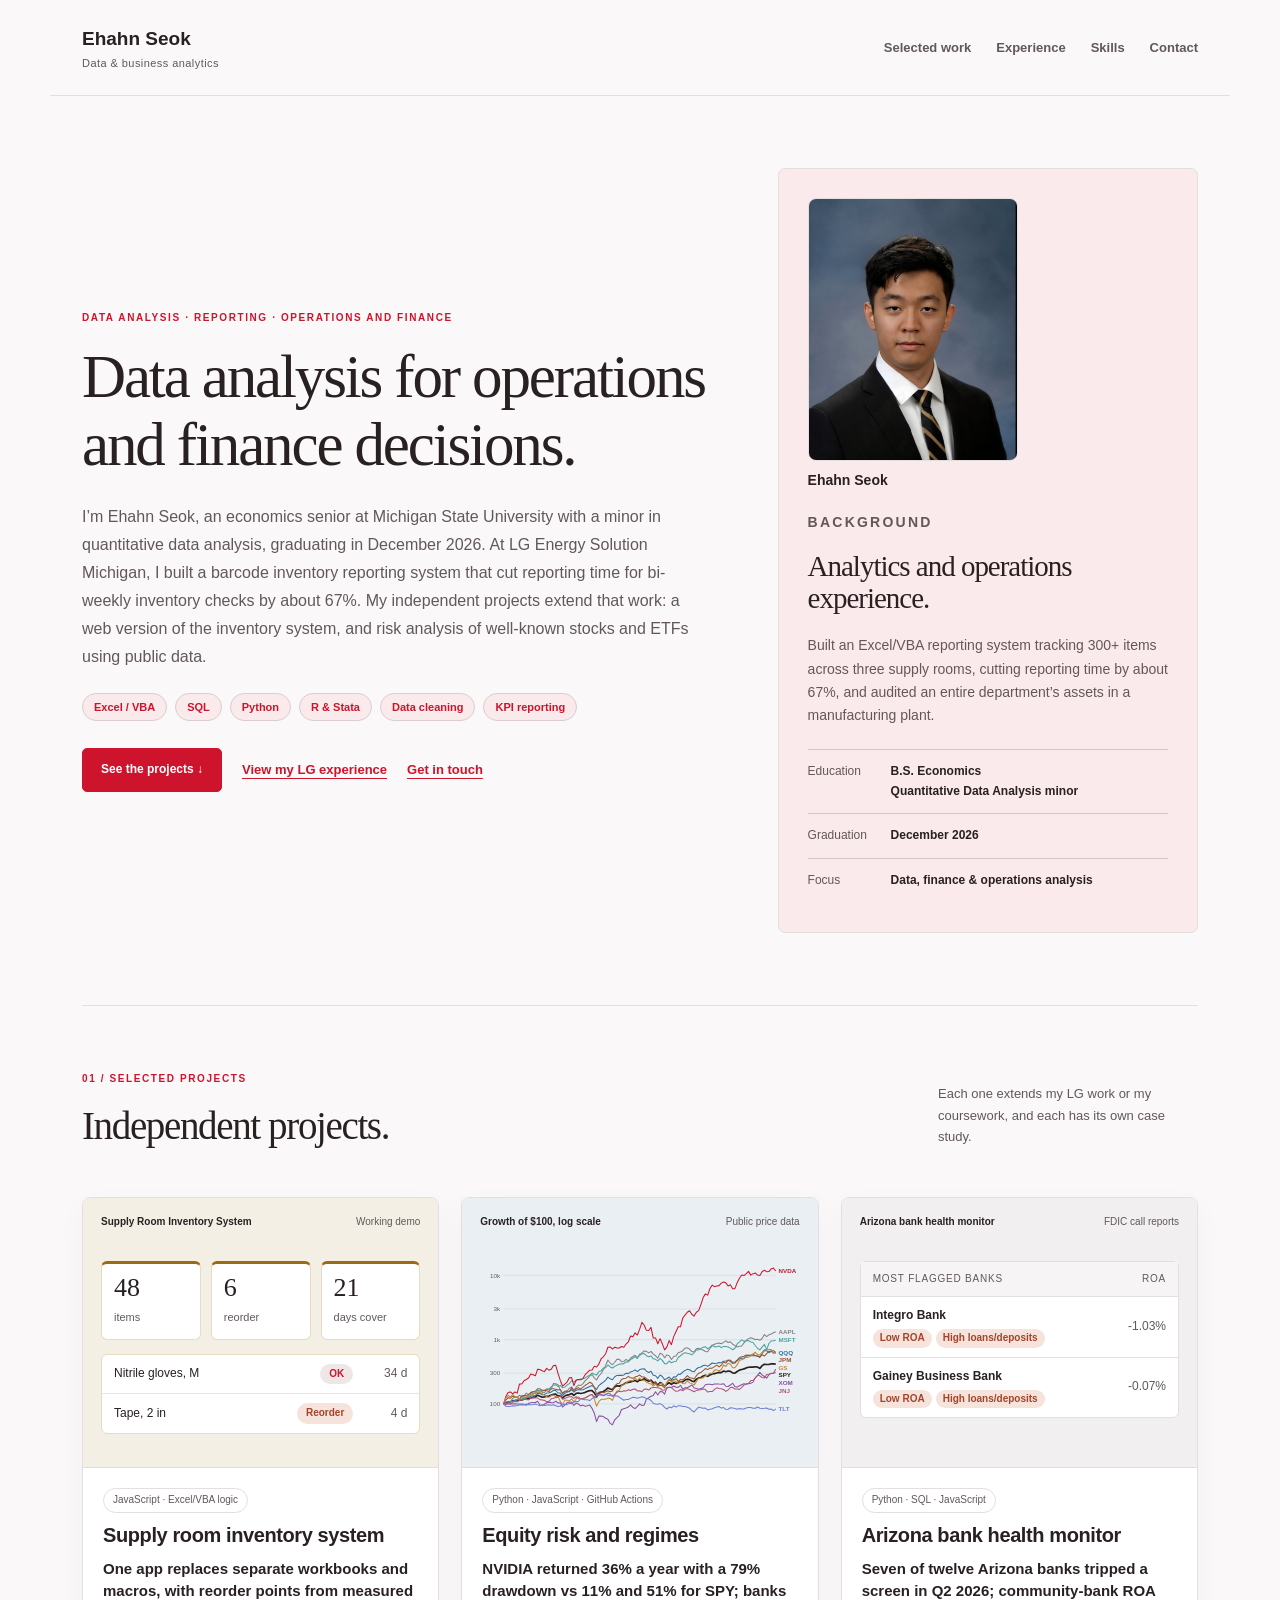
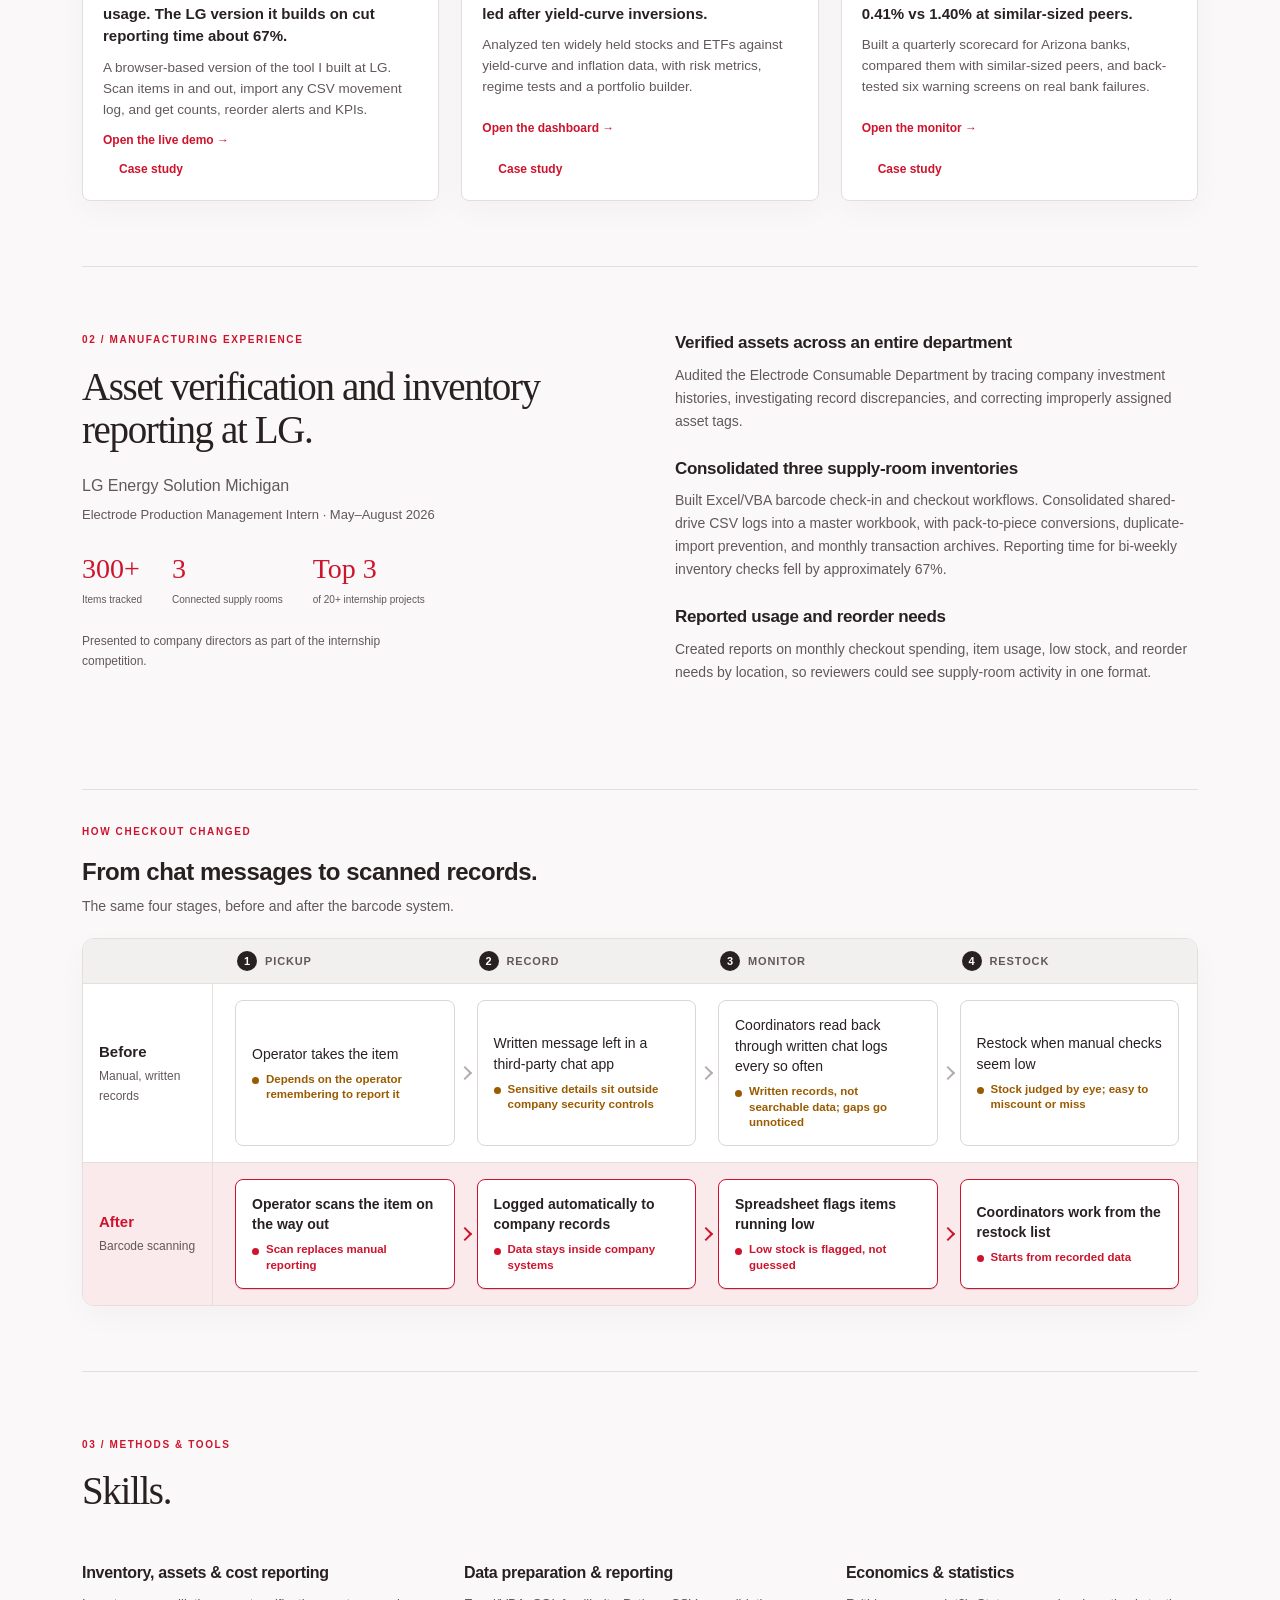
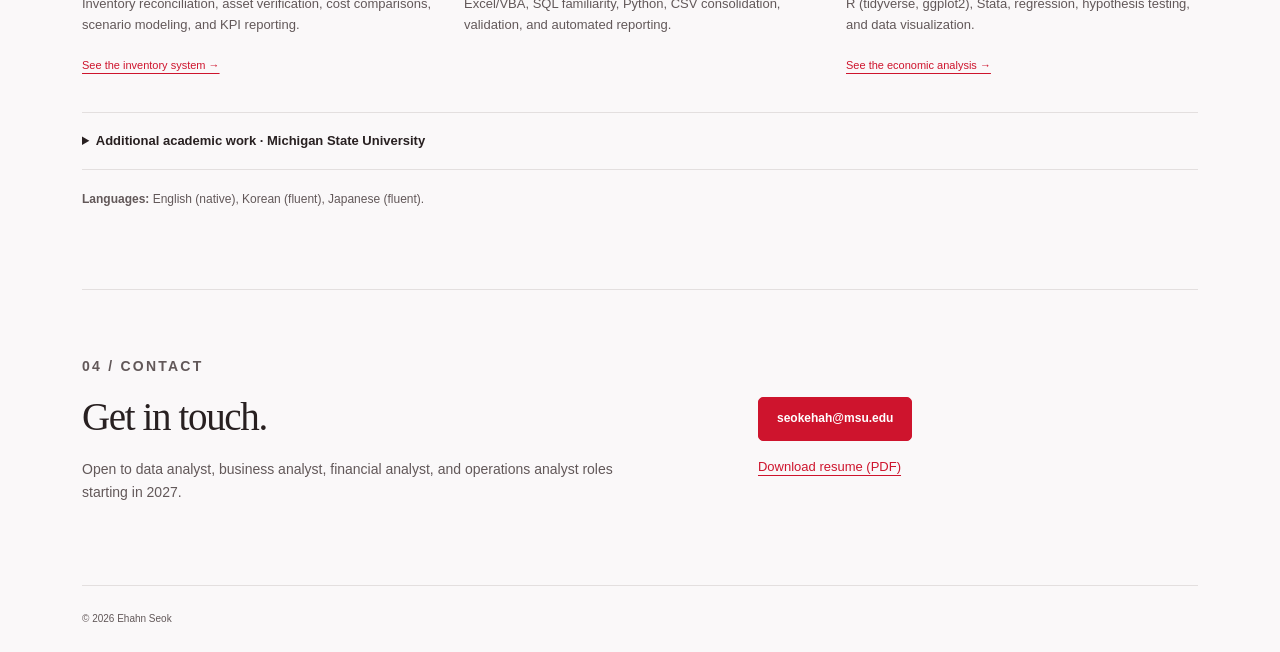
==== commit a1328856: "Match main portfolio exactly, in the original red theme Co-Authored-By: Claude Sonnet 5.5 <noreply@a" ====
--- a/index.html
+++ b/index.html
@@ -11,7 +11,7 @@
 <link rel="icon" type="image/png" sizes="16x16" href="favicon-16x16.png?v=g9c7u4w3">
 <link rel="apple-touch-icon" sizes="180x180" href="apple-touch-icon.png?v=g9c7u4w3">
 <link rel="manifest" href="site.webmanifest?v=g9c7u4w3">
-<meta name="theme-color" content="#c6551c">
+<meta name="theme-color" content="#ce142d">
 </head><body>
 <a class="skip-link" href="#main">Skip to content</a>
 <header class="site-header"><a class="brand" href="#top">Ehahn Seok<span>Data & business analytics</span></a><nav aria-label="Main navigation"><a href="#projects">Selected work</a><a href="#experience">Experience</a><a href="#skills">Skills</a><a href="#contact">Contact</a></nav></header>
--- a/style.css
+++ b/style.css
@@ -1,9 +1,9 @@
-:root{--bg:#faf9f8;--surface:#fff;--text:#282320;--muted:#625c58;--border:#e3e1df;--accent:#c6551c;--soft:#fbede4;--warm:#f1f0ef;--orange:#9b522e;--shadow:0 10px 30px #33292209;color-scheme:light}*{box-sizing:border-box}html{scroll-behavior:smooth;scroll-padding-top:95px}body{margin:0;background:var(--bg);color:var(--text);font:16px/1.65 -apple-system,BlinkMacSystemFont,'Segoe UI',Arial,sans-serif}a{color:var(--accent);text-underline-offset:4px}a:hover{text-decoration-thickness:2px}button,input,select{font:inherit}.site-header,main,footer{max-width:1180px;margin:auto;padding-left:32px;padding-right:32px}.site-header{display:flex;justify-content:space-between;align-items:center;gap:24px;padding-top:23px;padding-bottom:23px;border-bottom:1px solid var(--border)}.brand{font-weight:750;color:var(--text);text-decoration:none;font-size:19px}.brand span{display:block;font-size:11px;color:var(--muted);font-weight:500;letter-spacing:.04em}nav{display:flex;gap:25px}nav a{font-size:13px;text-decoration:none;color:var(--muted);font-weight:600}section{padding:65px 0;border-bottom:1px solid var(--border)}.hero{display:grid;grid-template-columns:1.5fr 1fr;gap:65px;align-items:center;padding-top:72px;padding-bottom:72px}.eyebrow{font-size:10px;letter-spacing:.16em;text-transform:uppercase;color:var(--accent);font-weight:750;margin:0 0 17px}h1,h2{font-family:Georgia,'Times New Roman',serif;font-weight:400;letter-spacing:-.035em;line-height:1.1}h1{font-size:clamp(37px,4.8vw,61px);margin:0 0 25px}h2{font-size:clamp(28px,3.3vw,39px);margin:0 0 20px}h3{font-size:23px;line-height:1.25;letter-spacing:-.02em;margin:0 0 10px}p{margin:0 0 15px}.lead{font-size:16px;color:var(--muted);line-height:1.75}.cta,.project-links{display:flex;gap:20px;align-items:center;flex-wrap:wrap;margin-top:27px}.btn{display:inline-block;padding:11px 18px;border:1px solid #cac5c2;border-radius:5px;font-size:12px;font-weight:700;text-decoration:none;color:var(--accent);background:var(--surface)}.btn.primary{background:var(--accent);color:#fff;border-color:var(--accent)}.btn:hover{filter:brightness(.94);text-decoration:none}.text-link{font-size:13px;font-weight:650}.profile{background:var(--soft);padding:29px;border:1px solid var(--border);border-radius:7px}.profile h2{font-size:29px}.profile p{font-size:14px;color:var(--muted)}dl{margin:22px 0 0}dl div{display:grid;grid-template-columns:83px 1fr;padding:12px 0;border-top:1px solid #d2cbc6;font-size:12px}dt{color:var(--muted)}dd{margin:0;font-weight:550}.section-heading{display:flex;justify-content:space-between;align-items:end;gap:45px;margin-bottom:30px}.section-heading>p{font-size:13px;color:var(--muted);max-width:260px;margin-bottom:20px}.project{background:var(--surface);border:1px solid var(--border);border-radius:8px;overflow:hidden;box-shadow:var(--shadow)}.featured{display:grid;grid-template-columns:1fr 1.16fr;margin-bottom:25px}.project-copy{padding:30px}.project-copy>p{font-size:14px;color:var(--muted)}.project-top{display:flex;justify-content:space-between;align-items:center;gap:15px;margin-bottom:18px}.project-number{font:italic 18px Georgia;color:var(--accent)}.badge{font-size:10px;color:var(--muted);border:1px solid var(--border);border-radius:30px;padding:3px 9px}.project-subtitle{font-size:11px!important;font-weight:650;text-transform:uppercase;letter-spacing:.05em}.finding{border-left:2px solid var(--accent);padding:0 0 0 13px;margin:23px 0 19px}.mini-label{font-size:9px;font-weight:750;letter-spacing:.1em;text-transform:uppercase;color:var(--accent)}.finding p{font-size:14px;line-height:1.65;margin:5px 0 0}.decision{font-size:12px!important;line-height:1.65}.project-links{gap:17px;margin-top:23px}.project-links a:not(.btn){font-size:11px}.project-grid{display:grid;grid-template-columns:1fr 1fr;gap:25px}.project-visual{padding:27px;display:flex;flex-direction:column;justify-content:center;background:#f4f2f1;min-height:270px}.featured .project-visual{min-height:430px}.visual-heading{display:flex;justify-content:space-between;gap:15px;font-size:10px;font-weight:650;margin-bottom:30px}.visual-heading span:last-child{font-weight:400;color:var(--muted)}.data-label{font-size:10px;color:var(--muted);margin:18px 0 0;line-height:1.5}.visual-note{font-size:10px;font-weight:650;margin-top:28px}.preview-bar{margin:23px 0}.preview-bar-label{display:flex;justify-content:space-between;font-size:12px;margin-bottom:8px}.preview-track{height:22px;background:#e1dcd8;border-radius:2px;overflow:hidden}.preview-track i{display:block;height:100%;background:var(--accent)}.preview-bar:nth-child(2) i{background:#9c8f86}.preview-bar:nth-child(3) i{background:#ac4a19}.asset-visual{background:#f1f0ef}.asset-example{display:grid;gap:18px}.asset-example>div{display:grid;grid-template-columns:32px 1fr;gap:0 10px}.asset-example span{grid-row:span 2;font-size:11px;border:1px solid #cbc7c5;border-radius:50%;width:29px;height:29px;text-align:center;line-height:27px}.asset-example strong{font-size:12px}.asset-example small{font-size:10px;color:var(--muted)}.macro-visual{background:#efeeed}.macro-chart svg{width:100%;height:auto;display:block}.experience{display:grid;grid-template-columns:1fr 1fr;gap:70px}.proof{display:flex;gap:30px;margin-top:25px}.proof strong{display:block;font:28px Georgia;color:var(--accent)}.proof span{display:block;font-size:10px;color:var(--muted);margin-top:7px}.experience-details article{margin:0 0 25px}.experience-details h3{font-size:17px}.experience-details p{font-size:14px;color:var(--muted)}.experience-details .note{font-size:11px}.muted{font-size:13px;color:var(--muted)}.skills{display:grid;grid-template-columns:repeat(3,1fr);gap:30px}.skills h3{font-size:16px}.skills p{font-size:13px;color:var(--muted)}.skills a{font-size:11px}.coursework{margin-top:35px;border-top:1px solid var(--border);border-bottom:1px solid var(--border);padding:17px 0;font-size:13px}.coursework summary{cursor:pointer;font-weight:650}.coursework>div{padding-top:20px;max-width:850px;color:var(--muted)}.languages{margin-top:20px;font-size:12px;color:var(--muted)}.contact{display:grid;grid-template-columns:1.4fr 1fr;gap:60px;align-items:center}.contact p{max-width:560px;font-size:14px;color:var(--muted)}.contact-links{display:flex;flex-direction:column;align-items:flex-start;gap:15px}.contact-links>a:not(.btn){font-size:13px}footer{padding-top:25px;padding-bottom:25px;display:flex;justify-content:space-between;gap:20px;font-size:10px;color:var(--muted)}a:focus-visible,summary:focus-visible{outline:3px solid var(--orange);outline-offset:5px}.skip-link{position:absolute;left:20px;top:-70px;background:var(--surface);padding:10px;z-index:20}.skip-link:focus{top:5px}@media(prefers-reduced-motion:reduce){html{scroll-behavior:auto}}@media(max-width:850px){.hero{gap:28px;grid-template-columns:1.2fr 1fr}h1{font-size:43px}.profile{padding:20px}.project-copy,.project-visual{padding:23px}.experience{gap:35px}.proof{gap:18px}.featured .project-visual{min-height:390px}.visual-heading{flex-direction:column;gap:4px}}@media(max-width:650px){.site-header,main,footer{padding-left:20px;padding-right:20px}.site-header{align-items:flex-start;gap:12px}.brand{font-size:17px}.brand span{font-size:9px;max-width:150px}nav{gap:12px;padding-top:6px}nav a{font-size:10px}.hero,.featured,.project-grid,.experience,.contact{grid-template-columns:1fr}.hero{padding-top:45px;padding-bottom:45px;gap:30px}h1{font-size:43px;max-width:500px}.profile{padding:24px}.profile dl{display:grid;grid-template-columns:1fr 1fr;gap:0 20px}.profile dl div{display:block}.profile dt{font-size:10px;margin-bottom:4px}.section-heading{display:block}.section-heading>p{max-width:100%;margin:0}.skills{grid-template-columns:1fr;gap:25px}section{padding:45px 0}.featured .project-visual{min-height:280px}.project-copy{padding:25px}.experience{gap:30px}.contact{gap:20px}.proof{gap:30px}footer{display:block}footer span{display:block;margin:6px 0}}
+:root{--bg:#faf8f9;--surface:#fff;--text:#282021;--muted:#625859;--border:#e3dfdf;--accent:#ce142d;--soft:#fbeaec;--warm:#f1efef;--orange:#9b522e;--shadow:0 10px 30px #33222409;color-scheme:light}*{box-sizing:border-box}html{scroll-behavior:smooth;scroll-padding-top:95px}body{margin:0;background:var(--bg);color:var(--text);font:16px/1.65 -apple-system,BlinkMacSystemFont,'Segoe UI',Arial,sans-serif}a{color:var(--accent);text-underline-offset:4px}a:hover{text-decoration-thickness:2px}button,input,select{font:inherit}.site-header,main,footer{max-width:1180px;margin:auto;padding-left:32px;padding-right:32px}.site-header{display:flex;justify-content:space-between;align-items:center;gap:24px;padding-top:23px;padding-bottom:23px;border-bottom:1px solid var(--border)}.brand{font-weight:750;color:var(--text);text-decoration:none;font-size:19px}.brand span{display:block;font-size:11px;color:var(--muted);font-weight:500;letter-spacing:.04em}nav{display:flex;gap:25px}nav a{font-size:13px;text-decoration:none;color:var(--muted);font-weight:600}section{padding:65px 0;border-bottom:1px solid var(--border)}.hero{display:grid;grid-template-columns:1.5fr 1fr;gap:65px;align-items:center;padding-top:72px;padding-bottom:72px}.eyebrow{font-size:10px;letter-spacing:.16em;text-transform:uppercase;color:var(--accent);font-weight:750;margin:0 0 17px}h1,h2{font-family:Georgia,'Times New Roman',serif;font-weight:400;letter-spacing:-.035em;line-height:1.1}h1{font-size:clamp(37px,4.8vw,61px);margin:0 0 25px}h2{font-size:clamp(28px,3.3vw,39px);margin:0 0 20px}h3{font-size:23px;line-height:1.25;letter-spacing:-.02em;margin:0 0 10px}p{margin:0 0 15px}.lead{font-size:16px;color:var(--muted);line-height:1.75}.cta,.project-links{display:flex;gap:20px;align-items:center;flex-wrap:wrap;margin-top:27px}.btn{display:inline-block;padding:11px 18px;border:1px solid #cac2c3;border-radius:5px;font-size:12px;font-weight:700;text-decoration:none;color:var(--accent);background:var(--surface)}.btn.primary{background:var(--accent);color:#fff;border-color:var(--accent)}.btn:hover{filter:brightness(.94);text-decoration:none}.text-link{font-size:13px;font-weight:650}.profile{background:var(--soft);padding:29px;border:1px solid var(--border);border-radius:7px}.profile h2{font-size:29px}.profile p{font-size:14px;color:var(--muted)}dl{margin:22px 0 0}dl div{display:grid;grid-template-columns:83px 1fr;padding:12px 0;border-top:1px solid #d2c6c8;font-size:12px}dt{color:var(--muted)}dd{margin:0;font-weight:550}.section-heading{display:flex;justify-content:space-between;align-items:end;gap:45px;margin-bottom:30px}.section-heading>p{font-size:13px;color:var(--muted);max-width:260px;margin-bottom:20px}.project{background:var(--surface);border:1px solid var(--border);border-radius:8px;overflow:hidden;box-shadow:var(--shadow)}.featured{display:grid;grid-template-columns:1fr 1.16fr;margin-bottom:25px}.project-copy{padding:30px}.project-copy>p{font-size:14px;color:var(--muted)}.project-top{display:flex;justify-content:space-between;align-items:center;gap:15px;margin-bottom:18px}.project-number{font:italic 18px Georgia;color:var(--accent)}.badge{font-size:10px;color:var(--muted);border:1px solid var(--border);border-radius:30px;padding:3px 9px}.project-subtitle{font-size:11px!important;font-weight:650;text-transform:uppercase;letter-spacing:.05em}.finding{border-left:2px solid var(--accent);padding:0 0 0 13px;margin:23px 0 19px}.mini-label{font-size:9px;font-weight:750;letter-spacing:.1em;text-transform:uppercase;color:var(--accent)}.finding p{font-size:14px;line-height:1.65;margin:5px 0 0}.decision{font-size:12px!important;line-height:1.65}.project-links{gap:17px;margin-top:23px}.project-links a:not(.btn){font-size:11px}.project-grid{display:grid;grid-template-columns:1fr 1fr;gap:25px}.project-visual{padding:27px;display:flex;flex-direction:column;justify-content:center;background:#f4f1f1;min-height:270px}.featured .project-visual{min-height:430px}.visual-heading{display:flex;justify-content:space-between;gap:15px;font-size:10px;font-weight:650;margin-bottom:30px}.visual-heading span:last-child{font-weight:400;color:var(--muted)}.data-label{font-size:10px;color:var(--muted);margin:18px 0 0;line-height:1.5}.visual-note{font-size:10px;font-weight:650;margin-top:28px}.preview-bar{margin:23px 0}.preview-bar-label{display:flex;justify-content:space-between;font-size:12px;margin-bottom:8px}.preview-track{height:22px;background:#e1d8d9;border-radius:2px;overflow:hidden}.preview-track i{display:block;height:100%;background:var(--accent)}.preview-bar:nth-child(2) i{background:#9c8689}.preview-bar:nth-child(3) i{background:#b31227}.asset-visual{background:#f1efef}.asset-example{display:grid;gap:18px}.asset-example>div{display:grid;grid-template-columns:32px 1fr;gap:0 10px}.asset-example span{grid-row:span 2;font-size:11px;border:1px solid #cbc5c6;border-radius:50%;width:29px;height:29px;text-align:center;line-height:27px}.asset-example strong{font-size:12px}.asset-example small{font-size:10px;color:var(--muted)}.macro-visual{background:#efeded}.macro-chart svg{width:100%;height:auto;display:block}.experience{display:grid;grid-template-columns:1fr 1fr;gap:70px}.proof{display:flex;gap:30px;margin-top:25px}.proof strong{display:block;font:28px Georgia;color:var(--accent)}.proof span{display:block;font-size:10px;color:var(--muted);margin-top:7px}.experience-details article{margin:0 0 25px}.experience-details h3{font-size:17px}.experience-details p{font-size:14px;color:var(--muted)}.experience-details .note{font-size:11px}.muted{font-size:13px;color:var(--muted)}.skills{display:grid;grid-template-columns:repeat(3,1fr);gap:30px}.skills h3{font-size:16px}.skills p{font-size:13px;color:var(--muted)}.skills a{font-size:11px}.coursework{margin-top:35px;border-top:1px solid var(--border);border-bottom:1px solid var(--border);padding:17px 0;font-size:13px}.coursework summary{cursor:pointer;font-weight:650}.coursework>div{padding-top:20px;max-width:850px;color:var(--muted)}.languages{margin-top:20px;font-size:12px;color:var(--muted)}.contact{display:grid;grid-template-columns:1.4fr 1fr;gap:60px;align-items:center}.contact p{max-width:560px;font-size:14px;color:var(--muted)}.contact-links{display:flex;flex-direction:column;align-items:flex-start;gap:15px}.contact-links>a:not(.btn){font-size:13px}footer{padding-top:25px;padding-bottom:25px;display:flex;justify-content:space-between;gap:20px;font-size:10px;color:var(--muted)}a:focus-visible,summary:focus-visible{outline:3px solid var(--orange);outline-offset:5px}.skip-link{position:absolute;left:20px;top:-70px;background:var(--surface);padding:10px;z-index:20}.skip-link:focus{top:5px}@media(prefers-reduced-motion:reduce){html{scroll-behavior:auto}}@media(max-width:850px){.hero{gap:28px;grid-template-columns:1.2fr 1fr}h1{font-size:43px}.profile{padding:20px}.project-copy,.project-visual{padding:23px}.experience{gap:35px}.proof{gap:18px}.featured .project-visual{min-height:390px}.visual-heading{flex-direction:column;gap:4px}}@media(max-width:650px){.site-header,main,footer{padding-left:20px;padding-right:20px}.site-header{align-items:flex-start;gap:12px}.brand{font-size:17px}.brand span{font-size:9px;max-width:150px}nav{gap:12px;padding-top:6px}nav a{font-size:10px}.hero,.featured,.project-grid,.experience,.contact{grid-template-columns:1fr}.hero{padding-top:45px;padding-bottom:45px;gap:30px}h1{font-size:43px;max-width:500px}.profile{padding:24px}.profile dl{display:grid;grid-template-columns:1fr 1fr;gap:0 20px}.profile dl div{display:block}.profile dt{font-size:10px;margin-bottom:4px}.section-heading{display:block}.section-heading>p{max-width:100%;margin:0}.skills{grid-template-columns:1fr;gap:25px}section{padding:45px 0}.featured .project-visual{min-height:280px}.project-copy{padding:25px}.experience{gap:30px}.contact{gap:20px}.proof{gap:30px}footer{display:block}footer span{display:block;margin:6px 0}}
 
 .experience-context{font-size:12px;line-height:1.65;color:var(--muted);margin-top:24px;max-width:340px}
 
 
-.chips{display:flex;flex-wrap:wrap;gap:8px;margin:22px 0 0;padding:0;list-style:none}.chips li{font-size:11px;font-weight:650;color:var(--accent);background:var(--soft);border:1px solid #d9d2cd;border-radius:30px;padding:4px 11px}
+.chips{display:flex;flex-wrap:wrap;gap:8px;margin:22px 0 0;padding:0;list-style:none}.chips li{font-size:11px;font-weight:650;color:var(--accent);background:var(--soft);border:1px solid #d9cdcf;border-radius:30px;padding:4px 11px}
 .result-intro{max-width:620px;font-size:14px;color:var(--muted)}
 .result-grid{display:grid;grid-template-columns:repeat(2,1fr);gap:20px;margin-top:28px}
 .result-card{display:flex;flex-direction:column;background:var(--surface);border:1px solid var(--border);border-radius:8px;padding:24px;text-decoration:none;color:var(--text);box-shadow:var(--shadow);transition:transform .15s,border-color .15s}
@@ -24,7 +24,7 @@
 .kf{background:var(--surface);border:1px solid var(--border);border-left:3px solid var(--accent);border-radius:6px;padding:20px}
 .kf strong{display:block;font:400 clamp(32px,3.6vw,44px)/1.05 Georgia,'Times New Roman',serif;color:var(--accent);letter-spacing:-.03em}
 .kf span{display:block;font-weight:700;font-size:14px;margin:8px 0 4px}.kf p{font-size:13px;color:var(--muted);margin:0}
-.open-item{margin-top:18px;font-size:13px;border:1px dashed #cbc7c5;border-radius:6px;padding:14px 16px;color:var(--muted)}.open-item strong{color:var(--text)}
+.open-item{margin-top:18px;font-size:13px;border:1px dashed #cbc5c6;border-radius:6px;padding:14px 16px;color:var(--muted)}.open-item strong{color:var(--text)}
 @media(max-width:850px){.result-grid{grid-template-columns:1fr 1fr}}
 @media(max-width:760px){.key-findings .kf-grid{grid-template-columns:1fr}}
 @media(max-width:560px){.result-grid{grid-template-columns:1fr}}
@@ -40,7 +40,7 @@
 .flow-lane ol{list-style:none;margin:0;padding:0;display:grid;gap:10px;flex:1}
 .flow-lane li{display:flex;gap:12px;align-items:flex-start;font-size:14px;line-height:1.45;position:relative}
 .flow-lane li:not(:last-child)::after{content:"";position:absolute;left:11px;top:26px;bottom:-12px;border-left:2px dotted var(--border)}
-.flow-lane.after li:not(:last-child)::after{border-color:#ac9f96}
+.flow-lane.after li:not(:last-child)::after{border-color:#ac9699}
 .fs-n{flex:none;width:24px;height:24px;border-radius:50%;background:var(--border);color:var(--text);font-size:12px;font-weight:700;display:flex;align-items:center;justify-content:center}
 .flow-lane.after .fs-n{background:var(--accent);color:#fff}
 .flow-end{margin:16px 0 0;padding-top:12px;border-top:1px solid var(--border);font-size:12.5px;color:var(--muted)}
@@ -52,11 +52,11 @@
 .swim-wrap{overflow-x:auto;margin-bottom:18px;border:1px solid var(--border);border-radius:10px;background:var(--surface);padding:10px 12px 8px;-webkit-overflow-scrolling:touch}
 .swim{display:block;width:100%;min-width:720px;height:auto;font-family:inherit}
 .sw-title{font-size:12px;font-weight:700;letter-spacing:.1em;fill:var(--muted)}.swim.after .sw-title{fill:var(--accent)}
-.sw-row.r0{fill:#f2f0ef}.sw-row.r1{fill:#faf9f8}
+.sw-row.r0{fill:#f2efef}.sw-row.r1{fill:#faf8f9}
 .sw-rl{font-size:12px;font-weight:700;fill:var(--muted);text-transform:uppercase;letter-spacing:.04em}
-.sw-box{fill:#fff;stroke:#cbc7c5;stroke-width:1.4}.sw-box.warn{fill:#fff;stroke:#9a5b00;stroke-dasharray:4 3}.sw-box.good{fill:var(--soft);stroke:var(--accent)}
+.sw-box{fill:#fff;stroke:#cbc5c6;stroke-width:1.4}.sw-box.warn{fill:#fff;stroke:#9a5b00;stroke-dasharray:4 3}.sw-box.good{fill:var(--soft);stroke:var(--accent)}
 .sw-t{font-size:12.5px;fill:var(--text)}.sw-t.good{font-weight:600}
-.sw-edge{fill:none;stroke:#827d7a;stroke-width:1.6}.swim.after .sw-edge{stroke:var(--accent)}.sw-head{fill:#827d7a}.swim.after .sw-head{fill:var(--accent)}
+.sw-edge{fill:none;stroke:#827a7b;stroke-width:1.6}.swim.after .sw-edge{stroke:var(--accent)}.sw-head{fill:#827a7b}.swim.after .sw-head{fill:var(--accent)}
 
 .flow{min-width:0;max-width:100%}.swim-wrap{max-width:100%}
 .flow-hint{display:none;margin:-8px 0 12px;font-size:12px;color:var(--accent);font-weight:600}@media(max-width:760px){.flow-hint{display:block}}
@@ -65,31 +65,31 @@
 .fc{background:var(--surface);border:1px solid var(--border);border-radius:10px;padding:22px;box-shadow:var(--shadow);display:flex;flex-direction:column}
 .fc.after{border-color:var(--accent);background:var(--soft)}
 .fc h4{margin:0 0 16px;font-size:17px}.fc.after .flow-tag{color:var(--accent)}
-.fc-box{display:flex;flex-direction:column;gap:2px;background:#fff;border:1.4px solid #cbc7c5;border-radius:8px;padding:10px 14px;font-size:14px;line-height:1.4;text-align:left}
+.fc-box{display:flex;flex-direction:column;gap:2px;background:#fff;border:1.4px solid #cbc5c6;border-radius:8px;padding:10px 14px;font-size:14px;line-height:1.4;text-align:left}
 .fc-box.good{border-color:var(--accent)}
 .fc-box.decision{border-style:dashed;border-color:#9a5b00}.fc-box small{font-size:12px;color:var(--muted)}
 .fc-role{font-size:10.5px;font-weight:700;letter-spacing:.08em;text-transform:uppercase;color:var(--muted)}.fc.after .fc-role{color:var(--accent)}
-.fc-arrow{align-self:center;color:#827d7a;font-size:18px;line-height:1.5}.fc.after .fc-arrow{color:var(--accent)}
+.fc-arrow{align-self:center;color:#827a7b;font-size:18px;line-height:1.5}.fc.after .fc-arrow{color:var(--accent)}
 .fc .flow-end{margin-top:auto;padding-top:12px}
 @media(max-width:760px){.fc-grid{grid-template-columns:1fr}}
 .fc>div:last-of-type{margin-bottom:16px}
 
 .pf{background:var(--surface);border:1px solid var(--border);border-radius:12px;box-shadow:var(--shadow);overflow:hidden}
 .pf-head,.pf-row{display:grid;grid-template-columns:130px repeat(4,1fr);align-items:stretch}
-.pf-head{background:#f2f0ef;border-bottom:1px solid var(--border);font-size:11px;font-weight:700;letter-spacing:.08em;text-transform:uppercase;color:var(--muted)}
+.pf-head{background:#f2efef;border-bottom:1px solid var(--border);font-size:11px;font-weight:700;letter-spacing:.08em;text-transform:uppercase;color:var(--muted)}
 .pf-head span{padding:12px 16px;display:flex;align-items:center;gap:8px}.pf-head b{display:inline-flex;width:20px;height:20px;border-radius:50%;background:var(--text);color:#fff;font-size:11px;align-items:center;justify-content:center;letter-spacing:0}
 .pf-row+.pf-row{border-top:1px solid var(--border)}
 .pf-label{padding:20px 16px;display:flex;flex-direction:column;justify-content:center;gap:2px;border-right:1px solid var(--border)}
 .pf-label strong{font-size:15px}.pf-label span{font-size:12px;color:var(--muted)}
 .pf-row.after{background:var(--soft)}.pf-row.after .pf-label strong{color:var(--accent)}
 .pf-cell{position:relative;padding:20px 22px 20px 16px;display:flex;flex-direction:column;gap:10px}
-.pf-cell:not(:last-child)::after{content:"";position:absolute;right:-1px;top:50%;width:10px;height:10px;border-top:2px solid #b5afab;border-right:2px solid #b5afab;transform:translate(50%,-50%) rotate(45deg);background:inherit;z-index:1}
+.pf-cell:not(:last-child)::after{content:"";position:absolute;right:-1px;top:50%;width:10px;height:10px;border-top:2px solid #b5abac;border-right:2px solid #b5abac;transform:translate(50%,-50%) rotate(45deg);background:inherit;z-index:1}
 .pf-row.after .pf-cell:not(:last-child)::after{border-color:var(--accent)}
 .pf-i{width:26px;height:26px;color:var(--muted)}.pf-row.after .pf-i{color:var(--accent)}
 .pf-cell p{margin:0;font-size:13.5px;line-height:1.45}.pf-row.after .pf-cell p{font-weight:600}
 .pf-stage{display:none;font-size:10.5px;font-weight:700;letter-spacing:.08em;text-transform:uppercase;color:var(--muted)}
 .pf-strip{list-style:none;margin:14px 0 0;padding:0;display:flex;flex-wrap:wrap;gap:8px}
-.pf-strip li{font-size:12.5px;font-weight:600;color:var(--accent);background:var(--soft);border:1px solid #d9d2cd;border-radius:999px;padding:6px 14px}
+.pf-strip li{font-size:12.5px;font-weight:600;color:var(--accent);background:var(--soft);border:1px solid #d9cdcf;border-radius:999px;padding:6px 14px}
 @media(max-width:850px){.pf-head{display:none}.pf-row{grid-template-columns:1fr 1fr}.pf-label{grid-column:1/-1;border-right:0;border-bottom:1px solid var(--border);padding:14px 16px}.pf-stage{display:block}.pf-cell:not(:last-child)::after{display:none}}
 @media(max-width:520px){.pf-row{grid-template-columns:1fr}}
 @media(max-width:520px){.pf-cell{display:grid;grid-template-columns:26px 1fr;column-gap:12px;row-gap:4px;align-items:center;padding:14px 16px}.pf-stage{grid-column:1/-1}}
@@ -101,8 +101,8 @@
 .pf-head,.pf-row{column-gap:22px;padding-right:18px}
 .pf-head span:first-child{padding:0}
 .pf-head span{padding-left:2px}
-.pf-cell{margin:16px 0;padding:14px 16px;background:#fff;border:1px solid #dad7d5;border-radius:8px;justify-content:center;min-height:76px}
-.pf-row.after .pf-cell{border-color:var(--accent);box-shadow:0 1px 0 #d9d2cd}
+.pf-cell{margin:16px 0;padding:14px 16px;background:#fff;border:1px solid #dad5d6;border-radius:8px;justify-content:center;min-height:76px}
+.pf-row.after .pf-cell{border-color:var(--accent);box-shadow:0 1px 0 #d9cdcf}
 .pf-cell:not(:last-child)::after{right:-16px;width:8px;height:8px;background:none;transform:translate(0,-50%) rotate(45deg)}
 .pf-stage{display:none}
 @media(max-width:850px){.pf-row{padding:0 14px 14px;grid-template-columns:1fr 1fr;column-gap:12px;row-gap:0}.pf-label{margin:0 -14px 14px}.pf-cell{margin:0 0 12px}.pf-stage{display:block}.pf-cell:not(:last-child)::after{display:none}}
@@ -122,15 +122,15 @@
 
 .rc-viz{margin:2px 0 16px;display:grid;gap:10px}
 .viz-lab{display:flex;justify-content:space-between;gap:10px;font-size:12px;color:var(--muted);margin-bottom:4px}.viz-lab b{color:var(--text);font-weight:700}
-.viz-track{height:12px;background:#e9e7e5;border-radius:999px;overflow:hidden;display:flex}
-.viz-track i{display:block;height:100%;width:var(--w);background:#ac9f96;transform-origin:left;transition:transform .9s cubic-bezier(.2,.7,.2,1)}
-.viz-track i.hi{background:var(--accent)}.viz-track i.gray{background:#c0bcb9}
+.viz-track{height:12px;background:#e9e5e5;border-radius:999px;overflow:hidden;display:flex}
+.viz-track i{display:block;height:100%;width:var(--w);background:#ac9699;transform-origin:left;transition:transform .9s cubic-bezier(.2,.7,.2,1)}
+.viz-track i.hi{background:var(--accent)}.viz-track i.gray{background:#c0b9ba}
 .viz-track.seg{height:14px}
 .rc-viz:not(.in) .viz-track i{transform:scaleX(0)}
 .viz-legend{display:flex;flex-wrap:wrap;gap:4px 14px;font-size:11.5px;color:var(--muted)}.viz-legend span{display:inline-flex;align-items:center;gap:6px}.viz-legend em{font-style:normal}
-.viz-legend u{width:10px;height:10px;border-radius:2px;background:#ac9f96;display:inline-block}.viz-legend u.hi{background:var(--accent)}
+.viz-legend u{width:10px;height:10px;border-radius:2px;background:#ac9699;display:inline-block}.viz-legend u.hi{background:var(--accent)}
 .months{display:grid;grid-template-columns:repeat(40,1fr);gap:2px}
-.months i{aspect-ratio:1;border-radius:2px;background:#d9d5d2;display:block}.months i.inv{background:var(--accent)}
+.months i{aspect-ratio:1;border-radius:2px;background:#d9d2d3;display:block}.months i.inv{background:var(--accent)}
 .rc-viz:not(.in) .months i{opacity:0}.months i{transition:opacity .5s ease;transition-delay:calc(var(--i)*8ms)}
 @media(prefers-reduced-motion:reduce){.viz-track i,.months i{transition:none!important}.rc-viz:not(.in) .viz-track i{transform:none}.rc-viz:not(.in) .months i{opacity:1}}
 
@@ -150,12 +150,12 @@
 .inv-visual{background:#f4efe4}
 .inv-kpis{display:grid;grid-template-columns:repeat(3,1fr);gap:10px;margin:6px 0 14px}.inv-kpis div{background:#fff;border:1px solid #e6dcc3;border-top:3px solid #9b6a12;border-radius:6px;padding:10px 12px}.inv-kpis b{display:block;font:400 26px/1.1 Georgia,serif}.inv-kpis small{font-size:11px;color:var(--muted)}
 .inv-rows{background:#fff;border:1px solid #e6dcc3;border-radius:6px}.inv-rows div{display:grid;grid-template-columns:1fr auto 44px;gap:10px;align-items:center;padding:9px 12px;font-size:12px;border-bottom:1px solid #eee6d2}.inv-rows div:last-child{border:0}.inv-rows em{font-style:normal;text-align:right;color:var(--muted)}
-.inv-rows .p{font-style:normal;font-weight:700;font-size:10px;padding:2px 9px;border-radius:99px}.inv-rows .ok{background:#eee9e6;color:#c6551c}.inv-rows .warn{background:#f6edd6;color:#9b6a12}.inv-rows .bad{background:#f6e3dc;color:#a2442a}
+.inv-rows .p{font-style:normal;font-weight:700;font-size:10px;padding:2px 9px;border-radius:99px}.inv-rows .ok{background:#eee6e7;color:#ce142d}.inv-rows .warn{background:#f6edd6;color:#9b6a12}.inv-rows .bad{background:#f6e3dc;color:#a2442a}
 .macro-visual{background:#e9eff3}
 
 .kf{margin:0;padding:0;list-style:none;display:grid;gap:12px}.kf li{border-left:3px solid var(--accent);padding:2px 0 2px 14px;font-size:15px;line-height:1.55}.kf b{font-weight:700}
 
-.bk-rows{display:grid;gap:0;background:#fff;border:1px solid var(--border);border-radius:6px;margin-top:6px}.bk-rows>div{display:grid;grid-template-columns:minmax(0,1fr) 54px;gap:8px;align-items:center;padding:9px 12px;border-bottom:1px solid var(--border);font-size:12px}.bk-rows>div:last-child{border:0}.bk-rows b{font-weight:600;display:block;overflow:hidden;text-overflow:ellipsis;white-space:nowrap}.bk-rows em{font-style:normal;text-align:right;color:var(--muted);font-variant-numeric:tabular-nums}.bk-chips{display:flex;gap:4px;flex-wrap:wrap;margin-top:3px}.bk-chips i{font-style:normal;font-size:10px;font-weight:700;padding:1px 7px;border-radius:99px;background:#f6e3dc;color:#a2442a}.bk-chips i.ok{background:#eee9e6;color:#c6551c}
+.bk-rows{display:grid;gap:0;background:#fff;border:1px solid var(--border);border-radius:6px;margin-top:6px}.bk-rows>div{display:grid;grid-template-columns:minmax(0,1fr) 54px;gap:8px;align-items:center;padding:9px 12px;border-bottom:1px solid var(--border);font-size:12px}.bk-rows>div:last-child{border:0}.bk-rows b{font-weight:600;display:block;overflow:hidden;text-overflow:ellipsis;white-space:nowrap}.bk-rows em{font-style:normal;text-align:right;color:var(--muted);font-variant-numeric:tabular-nums}.bk-chips{display:flex;gap:4px;flex-wrap:wrap;margin-top:3px}.bk-chips i{font-style:normal;font-size:10px;font-weight:700;padding:1px 7px;border-radius:99px;background:#f6e3dc;color:#a2442a}.bk-chips i.ok{background:#eee6e7;color:#ce142d}
 .bk-head{display:flex;gap:10px;margin:6px 0 0;font-size:11px;color:var(--muted)}
 .scale-strip{background:var(--surface);color:var(--text);border:1px solid var(--border);box-shadow:var(--shadow);margin-top:22px}
 .scale-strip div{padding:16px 22px;border-left:1px solid var(--border)}
@@ -169,7 +169,7 @@
 .pcard{display:flex;flex-direction:column;background:var(--surface);border:1px solid var(--border);border-radius:8px;overflow:hidden;box-shadow:var(--shadow);transition:transform .15s,border-color .15s}
 .pcard:hover{transform:translateY(-3px);border-color:var(--accent)}
 .pvis{display:block;height:270px;overflow:hidden;padding:16px 18px;text-decoration:none;color:var(--text);border-bottom:1px solid var(--border)}
-.pvis.bank-visual{background:#f1f0ef}
+.pvis.bank-visual{background:#f1efef}
 .pvis .macro-chart svg{width:100%;height:auto;display:block}
 .pvis .asset-example{display:grid;gap:12px;margin-top:10px}
 .pvis .bk-rows{margin-top:6px}
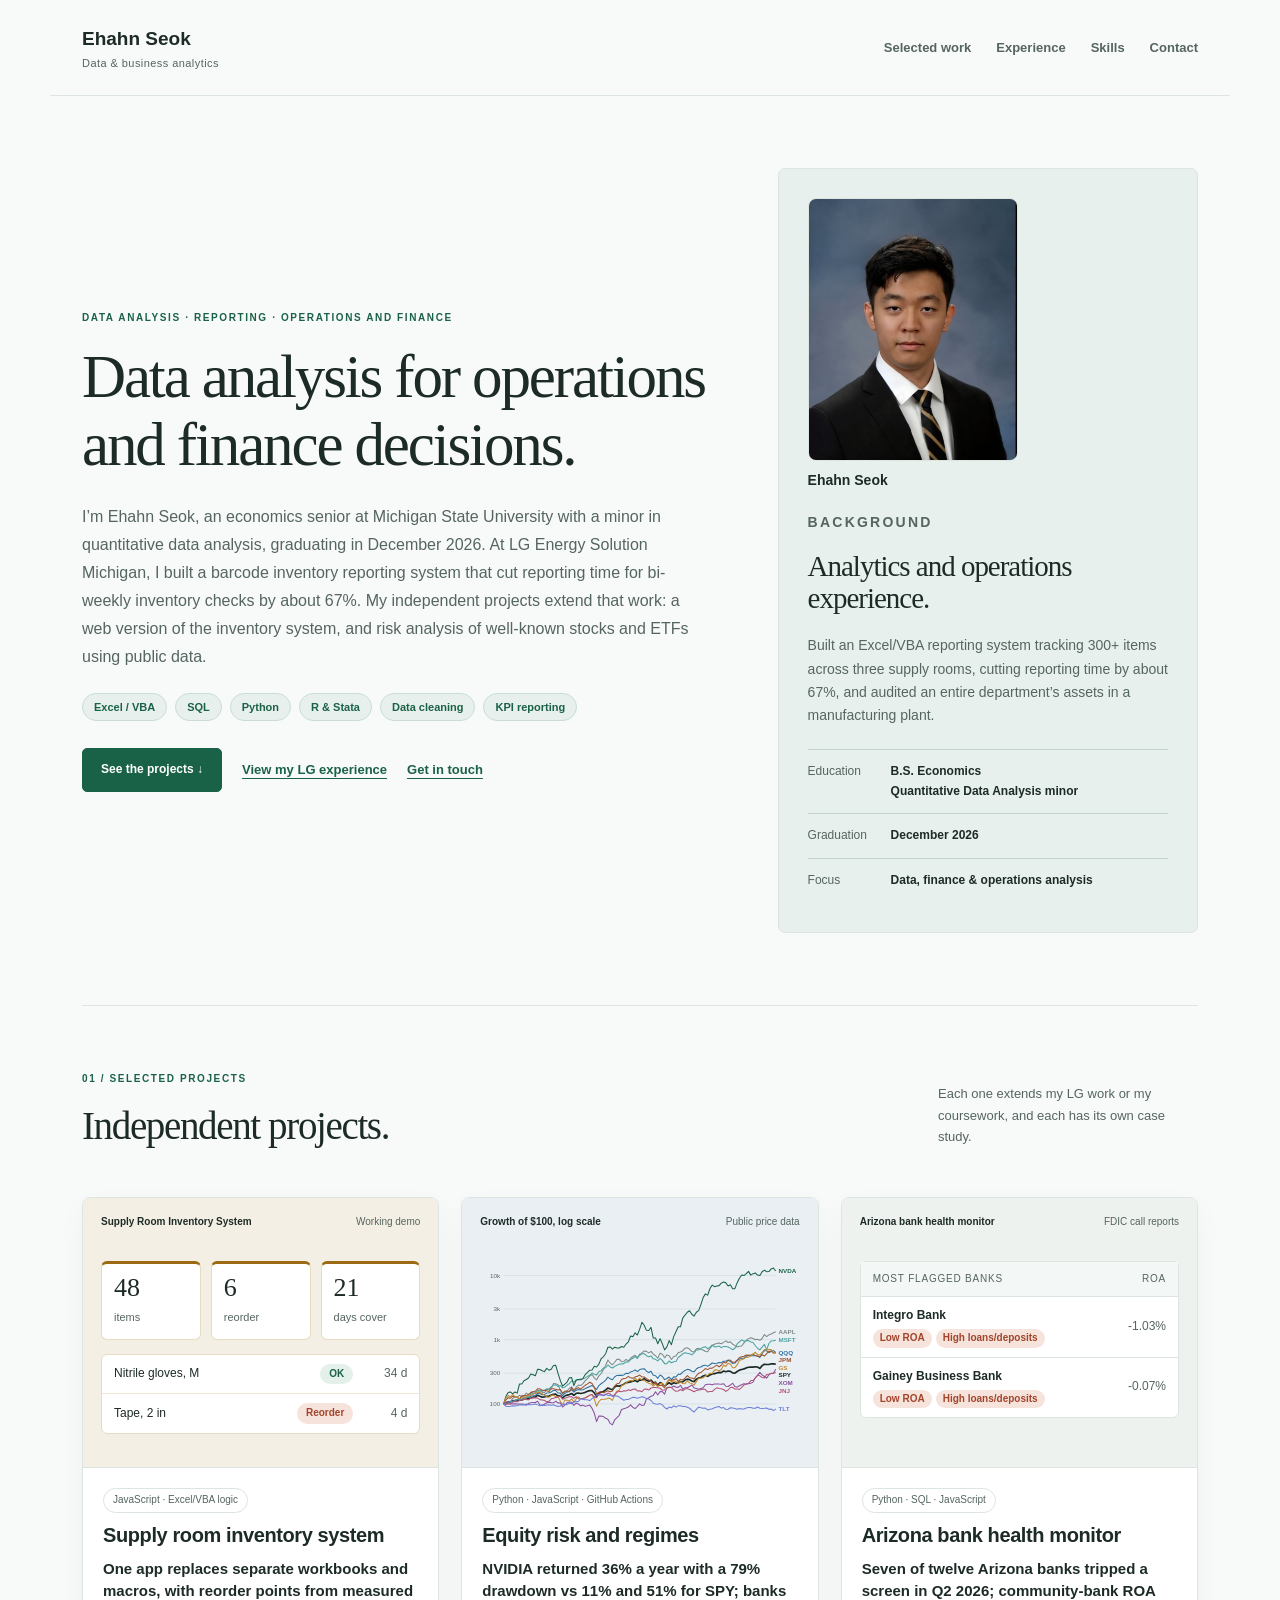
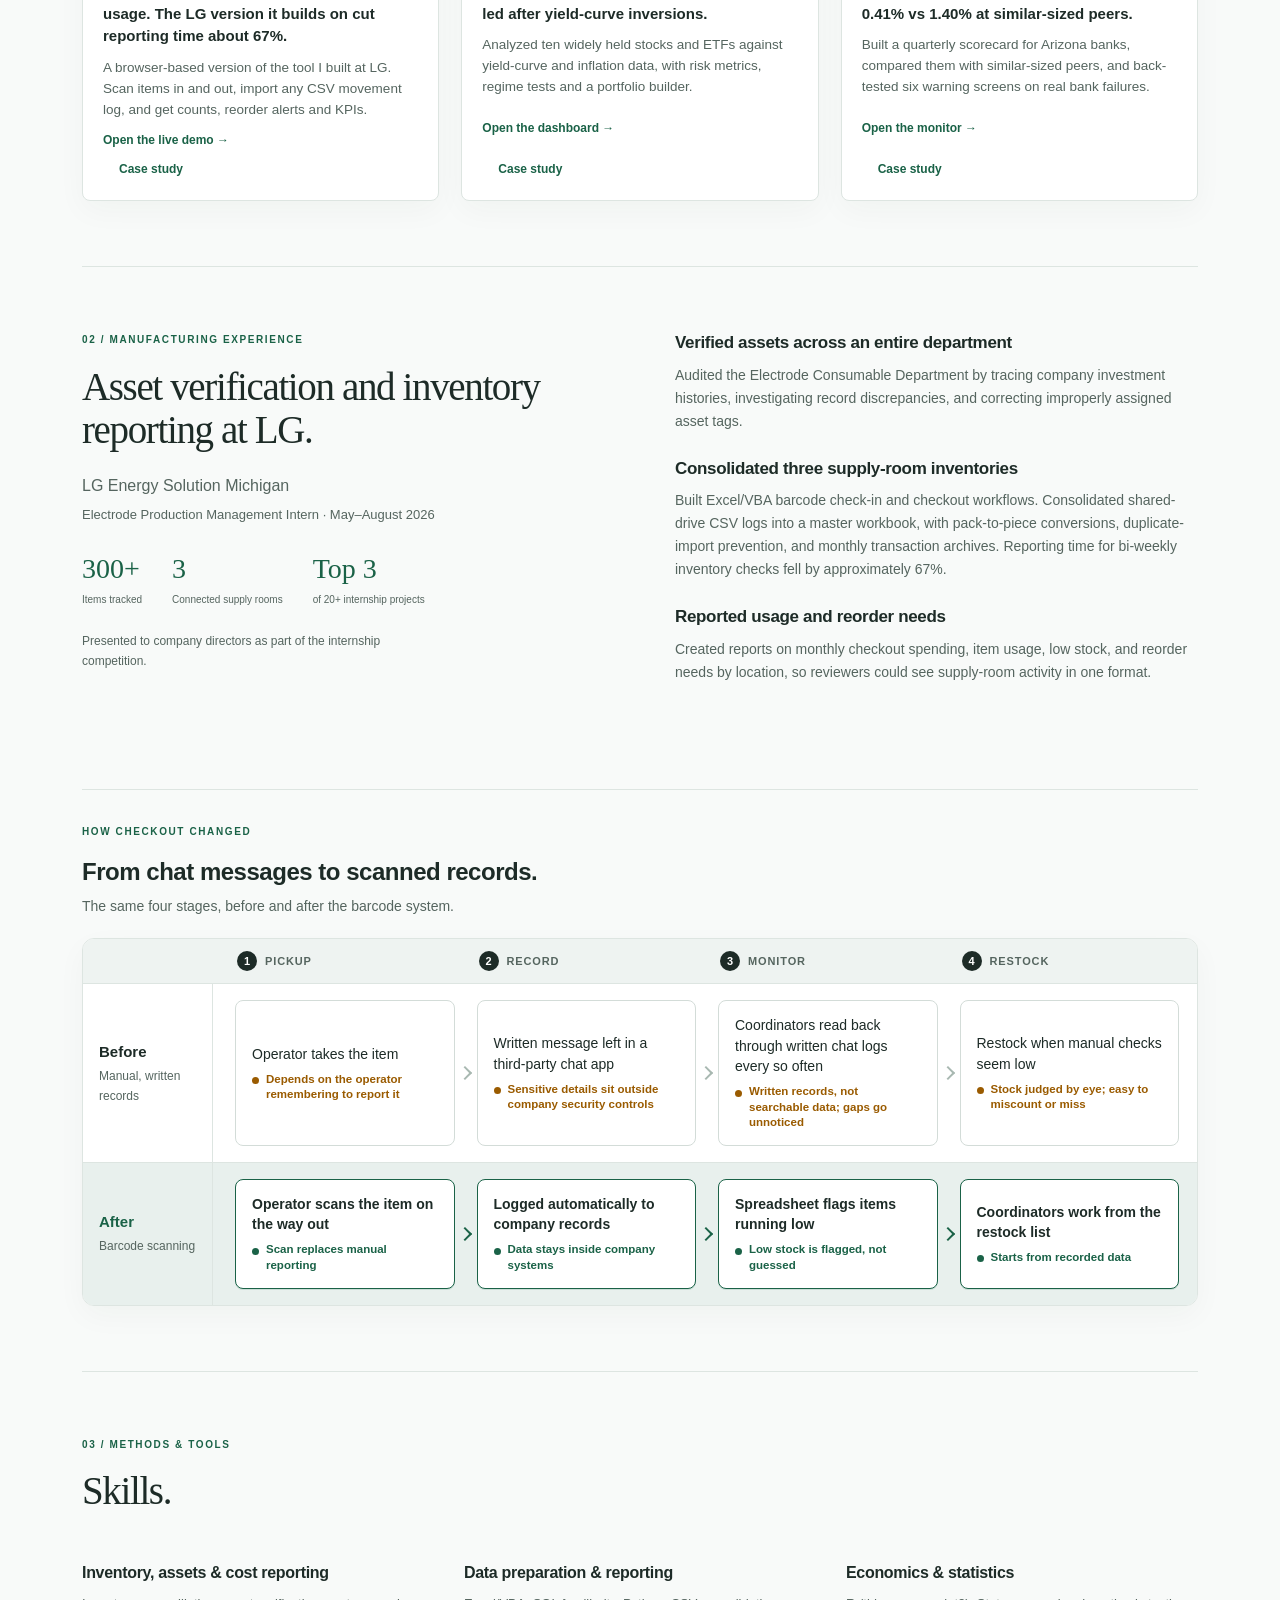
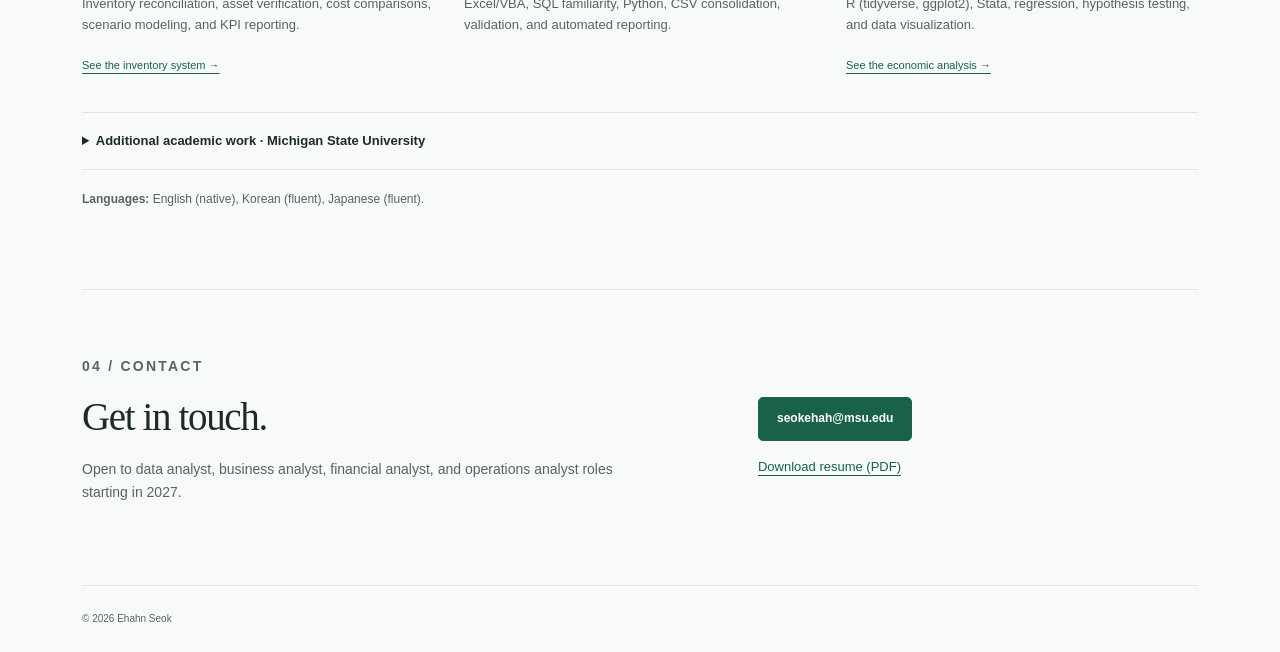
==== commit 5f7dc0b5: "Restore green theme (revert accidental recolor) Co-Authored-By: Claude Sonnet 5.5 <noreply@anthropic" ====
--- a/index.html
+++ b/index.html
@@ -11,7 +11,7 @@
 <link rel="icon" type="image/png" sizes="16x16" href="favicon-16x16.png?v=g9c7u4w3">
 <link rel="apple-touch-icon" sizes="180x180" href="apple-touch-icon.png?v=g9c7u4w3">
 <link rel="manifest" href="site.webmanifest?v=g9c7u4w3">
-<meta name="theme-color" content="#ce142d">
+<meta name="theme-color" content="#1a6247">
 </head><body>
 <a class="skip-link" href="#main">Skip to content</a>
 <header class="site-header"><a class="brand" href="#top">Ehahn Seok<span>Data & business analytics</span></a><nav aria-label="Main navigation"><a href="#projects">Selected work</a><a href="#experience">Experience</a><a href="#skills">Skills</a><a href="#contact">Contact</a></nav></header>
--- a/style.css
+++ b/style.css
@@ -1,9 +1,9 @@
-:root{--bg:#faf8f9;--surface:#fff;--text:#282021;--muted:#625859;--border:#e3dfdf;--accent:#ce142d;--soft:#fbeaec;--warm:#f1efef;--orange:#9b522e;--shadow:0 10px 30px #33222409;color-scheme:light}*{box-sizing:border-box}html{scroll-behavior:smooth;scroll-padding-top:95px}body{margin:0;background:var(--bg);color:var(--text);font:16px/1.65 -apple-system,BlinkMacSystemFont,'Segoe UI',Arial,sans-serif}a{color:var(--accent);text-underline-offset:4px}a:hover{text-decoration-thickness:2px}button,input,select{font:inherit}.site-header,main,footer{max-width:1180px;margin:auto;padding-left:32px;padding-right:32px}.site-header{display:flex;justify-content:space-between;align-items:center;gap:24px;padding-top:23px;padding-bottom:23px;border-bottom:1px solid var(--border)}.brand{font-weight:750;color:var(--text);text-decoration:none;font-size:19px}.brand span{display:block;font-size:11px;color:var(--muted);font-weight:500;letter-spacing:.04em}nav{display:flex;gap:25px}nav a{font-size:13px;text-decoration:none;color:var(--muted);font-weight:600}section{padding:65px 0;border-bottom:1px solid var(--border)}.hero{display:grid;grid-template-columns:1.5fr 1fr;gap:65px;align-items:center;padding-top:72px;padding-bottom:72px}.eyebrow{font-size:10px;letter-spacing:.16em;text-transform:uppercase;color:var(--accent);font-weight:750;margin:0 0 17px}h1,h2{font-family:Georgia,'Times New Roman',serif;font-weight:400;letter-spacing:-.035em;line-height:1.1}h1{font-size:clamp(37px,4.8vw,61px);margin:0 0 25px}h2{font-size:clamp(28px,3.3vw,39px);margin:0 0 20px}h3{font-size:23px;line-height:1.25;letter-spacing:-.02em;margin:0 0 10px}p{margin:0 0 15px}.lead{font-size:16px;color:var(--muted);line-height:1.75}.cta,.project-links{display:flex;gap:20px;align-items:center;flex-wrap:wrap;margin-top:27px}.btn{display:inline-block;padding:11px 18px;border:1px solid #cac2c3;border-radius:5px;font-size:12px;font-weight:700;text-decoration:none;color:var(--accent);background:var(--surface)}.btn.primary{background:var(--accent);color:#fff;border-color:var(--accent)}.btn:hover{filter:brightness(.94);text-decoration:none}.text-link{font-size:13px;font-weight:650}.profile{background:var(--soft);padding:29px;border:1px solid var(--border);border-radius:7px}.profile h2{font-size:29px}.profile p{font-size:14px;color:var(--muted)}dl{margin:22px 0 0}dl div{display:grid;grid-template-columns:83px 1fr;padding:12px 0;border-top:1px solid #d2c6c8;font-size:12px}dt{color:var(--muted)}dd{margin:0;font-weight:550}.section-heading{display:flex;justify-content:space-between;align-items:end;gap:45px;margin-bottom:30px}.section-heading>p{font-size:13px;color:var(--muted);max-width:260px;margin-bottom:20px}.project{background:var(--surface);border:1px solid var(--border);border-radius:8px;overflow:hidden;box-shadow:var(--shadow)}.featured{display:grid;grid-template-columns:1fr 1.16fr;margin-bottom:25px}.project-copy{padding:30px}.project-copy>p{font-size:14px;color:var(--muted)}.project-top{display:flex;justify-content:space-between;align-items:center;gap:15px;margin-bottom:18px}.project-number{font:italic 18px Georgia;color:var(--accent)}.badge{font-size:10px;color:var(--muted);border:1px solid var(--border);border-radius:30px;padding:3px 9px}.project-subtitle{font-size:11px!important;font-weight:650;text-transform:uppercase;letter-spacing:.05em}.finding{border-left:2px solid var(--accent);padding:0 0 0 13px;margin:23px 0 19px}.mini-label{font-size:9px;font-weight:750;letter-spacing:.1em;text-transform:uppercase;color:var(--accent)}.finding p{font-size:14px;line-height:1.65;margin:5px 0 0}.decision{font-size:12px!important;line-height:1.65}.project-links{gap:17px;margin-top:23px}.project-links a:not(.btn){font-size:11px}.project-grid{display:grid;grid-template-columns:1fr 1fr;gap:25px}.project-visual{padding:27px;display:flex;flex-direction:column;justify-content:center;background:#f4f1f1;min-height:270px}.featured .project-visual{min-height:430px}.visual-heading{display:flex;justify-content:space-between;gap:15px;font-size:10px;font-weight:650;margin-bottom:30px}.visual-heading span:last-child{font-weight:400;color:var(--muted)}.data-label{font-size:10px;color:var(--muted);margin:18px 0 0;line-height:1.5}.visual-note{font-size:10px;font-weight:650;margin-top:28px}.preview-bar{margin:23px 0}.preview-bar-label{display:flex;justify-content:space-between;font-size:12px;margin-bottom:8px}.preview-track{height:22px;background:#e1d8d9;border-radius:2px;overflow:hidden}.preview-track i{display:block;height:100%;background:var(--accent)}.preview-bar:nth-child(2) i{background:#9c8689}.preview-bar:nth-child(3) i{background:#b31227}.asset-visual{background:#f1efef}.asset-example{display:grid;gap:18px}.asset-example>div{display:grid;grid-template-columns:32px 1fr;gap:0 10px}.asset-example span{grid-row:span 2;font-size:11px;border:1px solid #cbc5c6;border-radius:50%;width:29px;height:29px;text-align:center;line-height:27px}.asset-example strong{font-size:12px}.asset-example small{font-size:10px;color:var(--muted)}.macro-visual{background:#efeded}.macro-chart svg{width:100%;height:auto;display:block}.experience{display:grid;grid-template-columns:1fr 1fr;gap:70px}.proof{display:flex;gap:30px;margin-top:25px}.proof strong{display:block;font:28px Georgia;color:var(--accent)}.proof span{display:block;font-size:10px;color:var(--muted);margin-top:7px}.experience-details article{margin:0 0 25px}.experience-details h3{font-size:17px}.experience-details p{font-size:14px;color:var(--muted)}.experience-details .note{font-size:11px}.muted{font-size:13px;color:var(--muted)}.skills{display:grid;grid-template-columns:repeat(3,1fr);gap:30px}.skills h3{font-size:16px}.skills p{font-size:13px;color:var(--muted)}.skills a{font-size:11px}.coursework{margin-top:35px;border-top:1px solid var(--border);border-bottom:1px solid var(--border);padding:17px 0;font-size:13px}.coursework summary{cursor:pointer;font-weight:650}.coursework>div{padding-top:20px;max-width:850px;color:var(--muted)}.languages{margin-top:20px;font-size:12px;color:var(--muted)}.contact{display:grid;grid-template-columns:1.4fr 1fr;gap:60px;align-items:center}.contact p{max-width:560px;font-size:14px;color:var(--muted)}.contact-links{display:flex;flex-direction:column;align-items:flex-start;gap:15px}.contact-links>a:not(.btn){font-size:13px}footer{padding-top:25px;padding-bottom:25px;display:flex;justify-content:space-between;gap:20px;font-size:10px;color:var(--muted)}a:focus-visible,summary:focus-visible{outline:3px solid var(--orange);outline-offset:5px}.skip-link{position:absolute;left:20px;top:-70px;background:var(--surface);padding:10px;z-index:20}.skip-link:focus{top:5px}@media(prefers-reduced-motion:reduce){html{scroll-behavior:auto}}@media(max-width:850px){.hero{gap:28px;grid-template-columns:1.2fr 1fr}h1{font-size:43px}.profile{padding:20px}.project-copy,.project-visual{padding:23px}.experience{gap:35px}.proof{gap:18px}.featured .project-visual{min-height:390px}.visual-heading{flex-direction:column;gap:4px}}@media(max-width:650px){.site-header,main,footer{padding-left:20px;padding-right:20px}.site-header{align-items:flex-start;gap:12px}.brand{font-size:17px}.brand span{font-size:9px;max-width:150px}nav{gap:12px;padding-top:6px}nav a{font-size:10px}.hero,.featured,.project-grid,.experience,.contact{grid-template-columns:1fr}.hero{padding-top:45px;padding-bottom:45px;gap:30px}h1{font-size:43px;max-width:500px}.profile{padding:24px}.profile dl{display:grid;grid-template-columns:1fr 1fr;gap:0 20px}.profile dl div{display:block}.profile dt{font-size:10px;margin-bottom:4px}.section-heading{display:block}.section-heading>p{max-width:100%;margin:0}.skills{grid-template-columns:1fr;gap:25px}section{padding:45px 0}.featured .project-visual{min-height:280px}.project-copy{padding:25px}.experience{gap:30px}.contact{gap:20px}.proof{gap:30px}footer{display:block}footer span{display:block;margin:6px 0}}
+:root{--bg:#f8faf9;--surface:#fff;--text:#1d2b27;--muted:#55655f;--border:#dde5e1;--accent:#1a6247;--soft:#e8f0ed;--warm:#eef2f0;--orange:#9b522e;--shadow:0 10px 30px #1c392309;color-scheme:light}*{box-sizing:border-box}html{scroll-behavior:smooth;scroll-padding-top:95px}body{margin:0;background:var(--bg);color:var(--text);font:16px/1.65 -apple-system,BlinkMacSystemFont,'Segoe UI',Arial,sans-serif}a{color:var(--accent);text-underline-offset:4px}a:hover{text-decoration-thickness:2px}button,input,select{font:inherit}.site-header,main,footer{max-width:1180px;margin:auto;padding-left:32px;padding-right:32px}.site-header{display:flex;justify-content:space-between;align-items:center;gap:24px;padding-top:23px;padding-bottom:23px;border-bottom:1px solid var(--border)}.brand{font-weight:750;color:var(--text);text-decoration:none;font-size:19px}.brand span{display:block;font-size:11px;color:var(--muted);font-weight:500;letter-spacing:.04em}nav{display:flex;gap:25px}nav a{font-size:13px;text-decoration:none;color:var(--muted);font-weight:600}section{padding:65px 0;border-bottom:1px solid var(--border)}.hero{display:grid;grid-template-columns:1.5fr 1fr;gap:65px;align-items:center;padding-top:72px;padding-bottom:72px}.eyebrow{font-size:10px;letter-spacing:.16em;text-transform:uppercase;color:var(--accent);font-weight:750;margin:0 0 17px}h1,h2{font-family:Georgia,'Times New Roman',serif;font-weight:400;letter-spacing:-.035em;line-height:1.1}h1{font-size:clamp(37px,4.8vw,61px);margin:0 0 25px}h2{font-size:clamp(28px,3.3vw,39px);margin:0 0 20px}h3{font-size:23px;line-height:1.25;letter-spacing:-.02em;margin:0 0 10px}p{margin:0 0 15px}.lead{font-size:16px;color:var(--muted);line-height:1.75}.cta,.project-links{display:flex;gap:20px;align-items:center;flex-wrap:wrap;margin-top:27px}.btn{display:inline-block;padding:11px 18px;border:1px solid #bfcdc7;border-radius:5px;font-size:12px;font-weight:700;text-decoration:none;color:var(--accent);background:var(--surface)}.btn.primary{background:var(--accent);color:#fff;border-color:var(--accent)}.btn:hover{filter:brightness(.94);text-decoration:none}.text-link{font-size:13px;font-weight:650}.profile{background:var(--soft);padding:29px;border:1px solid var(--border);border-radius:7px}.profile h2{font-size:29px}.profile p{font-size:14px;color:var(--muted)}dl{margin:22px 0 0}dl div{display:grid;grid-template-columns:83px 1fr;padding:12px 0;border-top:1px solid #c2d6ce;font-size:12px}dt{color:var(--muted)}dd{margin:0;font-weight:550}.section-heading{display:flex;justify-content:space-between;align-items:end;gap:45px;margin-bottom:30px}.section-heading>p{font-size:13px;color:var(--muted);max-width:260px;margin-bottom:20px}.project{background:var(--surface);border:1px solid var(--border);border-radius:8px;overflow:hidden;box-shadow:var(--shadow)}.featured{display:grid;grid-template-columns:1fr 1.16fr;margin-bottom:25px}.project-copy{padding:30px}.project-copy>p{font-size:14px;color:var(--muted)}.project-top{display:flex;justify-content:space-between;align-items:center;gap:15px;margin-bottom:18px}.project-number{font:italic 18px Georgia;color:var(--accent)}.badge{font-size:10px;color:var(--muted);border:1px solid var(--border);border-radius:30px;padding:3px 9px}.project-subtitle{font-size:11px!important;font-weight:650;text-transform:uppercase;letter-spacing:.05em}.finding{border-left:2px solid var(--accent);padding:0 0 0 13px;margin:23px 0 19px}.mini-label{font-size:9px;font-weight:750;letter-spacing:.1em;text-transform:uppercase;color:var(--accent)}.finding p{font-size:14px;line-height:1.65;margin:5px 0 0}.decision{font-size:12px!important;line-height:1.65}.project-links{gap:17px;margin-top:23px}.project-links a:not(.btn){font-size:11px}.project-grid{display:grid;grid-template-columns:1fr 1fr;gap:25px}.project-visual{padding:27px;display:flex;flex-direction:column;justify-content:center;background:#f0f5f3;min-height:270px}.featured .project-visual{min-height:430px}.visual-heading{display:flex;justify-content:space-between;gap:15px;font-size:10px;font-weight:650;margin-bottom:30px}.visual-heading span:last-child{font-weight:400;color:var(--muted)}.data-label{font-size:10px;color:var(--muted);margin:18px 0 0;line-height:1.5}.visual-note{font-size:10px;font-weight:650;margin-top:28px}.preview-bar{margin:23px 0}.preview-bar-label{display:flex;justify-content:space-between;font-size:12px;margin-bottom:8px}.preview-track{height:22px;background:#d5e4de;border-radius:2px;overflow:hidden}.preview-track i{display:block;height:100%;background:var(--accent)}.preview-bar:nth-child(2) i{background:#7fa396}.preview-bar:nth-child(3) i{background:#124d38}.asset-visual{background:#eef2f0}.asset-example{display:grid;gap:18px}.asset-example>div{display:grid;grid-template-columns:32px 1fr;gap:0 10px}.asset-example span{grid-row:span 2;font-size:11px;border:1px solid #c3cdc9;border-radius:50%;width:29px;height:29px;text-align:center;line-height:27px}.asset-example strong{font-size:12px}.asset-example small{font-size:10px;color:var(--muted)}.macro-visual{background:#ecf0ee}.macro-chart svg{width:100%;height:auto;display:block}.experience{display:grid;grid-template-columns:1fr 1fr;gap:70px}.proof{display:flex;gap:30px;margin-top:25px}.proof strong{display:block;font:28px Georgia;color:var(--accent)}.proof span{display:block;font-size:10px;color:var(--muted);margin-top:7px}.experience-details article{margin:0 0 25px}.experience-details h3{font-size:17px}.experience-details p{font-size:14px;color:var(--muted)}.experience-details .note{font-size:11px}.muted{font-size:13px;color:var(--muted)}.skills{display:grid;grid-template-columns:repeat(3,1fr);gap:30px}.skills h3{font-size:16px}.skills p{font-size:13px;color:var(--muted)}.skills a{font-size:11px}.coursework{margin-top:35px;border-top:1px solid var(--border);border-bottom:1px solid var(--border);padding:17px 0;font-size:13px}.coursework summary{cursor:pointer;font-weight:650}.coursework>div{padding-top:20px;max-width:850px;color:var(--muted)}.languages{margin-top:20px;font-size:12px;color:var(--muted)}.contact{display:grid;grid-template-columns:1.4fr 1fr;gap:60px;align-items:center}.contact p{max-width:560px;font-size:14px;color:var(--muted)}.contact-links{display:flex;flex-direction:column;align-items:flex-start;gap:15px}.contact-links>a:not(.btn){font-size:13px}footer{padding-top:25px;padding-bottom:25px;display:flex;justify-content:space-between;gap:20px;font-size:10px;color:var(--muted)}a:focus-visible,summary:focus-visible{outline:3px solid var(--orange);outline-offset:5px}.skip-link{position:absolute;left:20px;top:-70px;background:var(--surface);padding:10px;z-index:20}.skip-link:focus{top:5px}@media(prefers-reduced-motion:reduce){html{scroll-behavior:auto}}@media(max-width:850px){.hero{gap:28px;grid-template-columns:1.2fr 1fr}h1{font-size:43px}.profile{padding:20px}.project-copy,.project-visual{padding:23px}.experience{gap:35px}.proof{gap:18px}.featured .project-visual{min-height:390px}.visual-heading{flex-direction:column;gap:4px}}@media(max-width:650px){.site-header,main,footer{padding-left:20px;padding-right:20px}.site-header{align-items:flex-start;gap:12px}.brand{font-size:17px}.brand span{font-size:9px;max-width:150px}nav{gap:12px;padding-top:6px}nav a{font-size:10px}.hero,.featured,.project-grid,.experience,.contact{grid-template-columns:1fr}.hero{padding-top:45px;padding-bottom:45px;gap:30px}h1{font-size:43px;max-width:500px}.profile{padding:24px}.profile dl{display:grid;grid-template-columns:1fr 1fr;gap:0 20px}.profile dl div{display:block}.profile dt{font-size:10px;margin-bottom:4px}.section-heading{display:block}.section-heading>p{max-width:100%;margin:0}.skills{grid-template-columns:1fr;gap:25px}section{padding:45px 0}.featured .project-visual{min-height:280px}.project-copy{padding:25px}.experience{gap:30px}.contact{gap:20px}.proof{gap:30px}footer{display:block}footer span{display:block;margin:6px 0}}
 
 .experience-context{font-size:12px;line-height:1.65;color:var(--muted);margin-top:24px;max-width:340px}
 
 
-.chips{display:flex;flex-wrap:wrap;gap:8px;margin:22px 0 0;padding:0;list-style:none}.chips li{font-size:11px;font-weight:650;color:var(--accent);background:var(--soft);border:1px solid #d9cdcf;border-radius:30px;padding:4px 11px}
+.chips{display:flex;flex-wrap:wrap;gap:8px;margin:22px 0 0;padding:0;list-style:none}.chips li{font-size:11px;font-weight:650;color:var(--accent);background:var(--soft);border:1px solid #c9ddd6;border-radius:30px;padding:4px 11px}
 .result-intro{max-width:620px;font-size:14px;color:var(--muted)}
 .result-grid{display:grid;grid-template-columns:repeat(2,1fr);gap:20px;margin-top:28px}
 .result-card{display:flex;flex-direction:column;background:var(--surface);border:1px solid var(--border);border-radius:8px;padding:24px;text-decoration:none;color:var(--text);box-shadow:var(--shadow);transition:transform .15s,border-color .15s}
@@ -24,7 +24,7 @@
 .kf{background:var(--surface);border:1px solid var(--border);border-left:3px solid var(--accent);border-radius:6px;padding:20px}
 .kf strong{display:block;font:400 clamp(32px,3.6vw,44px)/1.05 Georgia,'Times New Roman',serif;color:var(--accent);letter-spacing:-.03em}
 .kf span{display:block;font-weight:700;font-size:14px;margin:8px 0 4px}.kf p{font-size:13px;color:var(--muted);margin:0}
-.open-item{margin-top:18px;font-size:13px;border:1px dashed #cbc5c6;border-radius:6px;padding:14px 16px;color:var(--muted)}.open-item strong{color:var(--text)}
+.open-item{margin-top:18px;font-size:13px;border:1px dashed #c3cdc9;border-radius:6px;padding:14px 16px;color:var(--muted)}.open-item strong{color:var(--text)}
 @media(max-width:850px){.result-grid{grid-template-columns:1fr 1fr}}
 @media(max-width:760px){.key-findings .kf-grid{grid-template-columns:1fr}}
 @media(max-width:560px){.result-grid{grid-template-columns:1fr}}
@@ -40,7 +40,7 @@
 .flow-lane ol{list-style:none;margin:0;padding:0;display:grid;gap:10px;flex:1}
 .flow-lane li{display:flex;gap:12px;align-items:flex-start;font-size:14px;line-height:1.45;position:relative}
 .flow-lane li:not(:last-child)::after{content:"";position:absolute;left:11px;top:26px;bottom:-12px;border-left:2px dotted var(--border)}
-.flow-lane.after li:not(:last-child)::after{border-color:#ac9699}
+.flow-lane.after li:not(:last-child)::after{border-color:#8fb3a5}
 .fs-n{flex:none;width:24px;height:24px;border-radius:50%;background:var(--border);color:var(--text);font-size:12px;font-weight:700;display:flex;align-items:center;justify-content:center}
 .flow-lane.after .fs-n{background:var(--accent);color:#fff}
 .flow-end{margin:16px 0 0;padding-top:12px;border-top:1px solid var(--border);font-size:12.5px;color:var(--muted)}
@@ -52,11 +52,11 @@
 .swim-wrap{overflow-x:auto;margin-bottom:18px;border:1px solid var(--border);border-radius:10px;background:var(--surface);padding:10px 12px 8px;-webkit-overflow-scrolling:touch}
 .swim{display:block;width:100%;min-width:720px;height:auto;font-family:inherit}
 .sw-title{font-size:12px;font-weight:700;letter-spacing:.1em;fill:var(--muted)}.swim.after .sw-title{fill:var(--accent)}
-.sw-row.r0{fill:#f2efef}.sw-row.r1{fill:#faf8f9}
+.sw-row.r0{fill:#eef3f1}.sw-row.r1{fill:#f8faf9}
 .sw-rl{font-size:12px;font-weight:700;fill:var(--muted);text-transform:uppercase;letter-spacing:.04em}
-.sw-box{fill:#fff;stroke:#cbc5c6;stroke-width:1.4}.sw-box.warn{fill:#fff;stroke:#9a5b00;stroke-dasharray:4 3}.sw-box.good{fill:var(--soft);stroke:var(--accent)}
+.sw-box{fill:#fff;stroke:#c3cdc9;stroke-width:1.4}.sw-box.warn{fill:#fff;stroke:#9a5b00;stroke-dasharray:4 3}.sw-box.good{fill:var(--soft);stroke:var(--accent)}
 .sw-t{font-size:12.5px;fill:var(--text)}.sw-t.good{font-weight:600}
-.sw-edge{fill:none;stroke:#827a7b;stroke-width:1.6}.swim.after .sw-edge{stroke:var(--accent)}.sw-head{fill:#827a7b}.swim.after .sw-head{fill:var(--accent)}
+.sw-edge{fill:none;stroke:#77857f;stroke-width:1.6}.swim.after .sw-edge{stroke:var(--accent)}.sw-head{fill:#77857f}.swim.after .sw-head{fill:var(--accent)}
 
 .flow{min-width:0;max-width:100%}.swim-wrap{max-width:100%}
 .flow-hint{display:none;margin:-8px 0 12px;font-size:12px;color:var(--accent);font-weight:600}@media(max-width:760px){.flow-hint{display:block}}
@@ -65,31 +65,31 @@
 .fc{background:var(--surface);border:1px solid var(--border);border-radius:10px;padding:22px;box-shadow:var(--shadow);display:flex;flex-direction:column}
 .fc.after{border-color:var(--accent);background:var(--soft)}
 .fc h4{margin:0 0 16px;font-size:17px}.fc.after .flow-tag{color:var(--accent)}
-.fc-box{display:flex;flex-direction:column;gap:2px;background:#fff;border:1.4px solid #cbc5c6;border-radius:8px;padding:10px 14px;font-size:14px;line-height:1.4;text-align:left}
+.fc-box{display:flex;flex-direction:column;gap:2px;background:#fff;border:1.4px solid #c3cdc9;border-radius:8px;padding:10px 14px;font-size:14px;line-height:1.4;text-align:left}
 .fc-box.good{border-color:var(--accent)}
 .fc-box.decision{border-style:dashed;border-color:#9a5b00}.fc-box small{font-size:12px;color:var(--muted)}
 .fc-role{font-size:10.5px;font-weight:700;letter-spacing:.08em;text-transform:uppercase;color:var(--muted)}.fc.after .fc-role{color:var(--accent)}
-.fc-arrow{align-self:center;color:#827a7b;font-size:18px;line-height:1.5}.fc.after .fc-arrow{color:var(--accent)}
+.fc-arrow{align-self:center;color:#77857f;font-size:18px;line-height:1.5}.fc.after .fc-arrow{color:var(--accent)}
 .fc .flow-end{margin-top:auto;padding-top:12px}
 @media(max-width:760px){.fc-grid{grid-template-columns:1fr}}
 .fc>div:last-of-type{margin-bottom:16px}
 
 .pf{background:var(--surface);border:1px solid var(--border);border-radius:12px;box-shadow:var(--shadow);overflow:hidden}
 .pf-head,.pf-row{display:grid;grid-template-columns:130px repeat(4,1fr);align-items:stretch}
-.pf-head{background:#f2efef;border-bottom:1px solid var(--border);font-size:11px;font-weight:700;letter-spacing:.08em;text-transform:uppercase;color:var(--muted)}
+.pf-head{background:#eef3f1;border-bottom:1px solid var(--border);font-size:11px;font-weight:700;letter-spacing:.08em;text-transform:uppercase;color:var(--muted)}
 .pf-head span{padding:12px 16px;display:flex;align-items:center;gap:8px}.pf-head b{display:inline-flex;width:20px;height:20px;border-radius:50%;background:var(--text);color:#fff;font-size:11px;align-items:center;justify-content:center;letter-spacing:0}
 .pf-row+.pf-row{border-top:1px solid var(--border)}
 .pf-label{padding:20px 16px;display:flex;flex-direction:column;justify-content:center;gap:2px;border-right:1px solid var(--border)}
 .pf-label strong{font-size:15px}.pf-label span{font-size:12px;color:var(--muted)}
 .pf-row.after{background:var(--soft)}.pf-row.after .pf-label strong{color:var(--accent)}
 .pf-cell{position:relative;padding:20px 22px 20px 16px;display:flex;flex-direction:column;gap:10px}
-.pf-cell:not(:last-child)::after{content:"";position:absolute;right:-1px;top:50%;width:10px;height:10px;border-top:2px solid #b5abac;border-right:2px solid #b5abac;transform:translate(50%,-50%) rotate(45deg);background:inherit;z-index:1}
+.pf-cell:not(:last-child)::after{content:"";position:absolute;right:-1px;top:50%;width:10px;height:10px;border-top:2px solid #a8b8b1;border-right:2px solid #a8b8b1;transform:translate(50%,-50%) rotate(45deg);background:inherit;z-index:1}
 .pf-row.after .pf-cell:not(:last-child)::after{border-color:var(--accent)}
 .pf-i{width:26px;height:26px;color:var(--muted)}.pf-row.after .pf-i{color:var(--accent)}
 .pf-cell p{margin:0;font-size:13.5px;line-height:1.45}.pf-row.after .pf-cell p{font-weight:600}
 .pf-stage{display:none;font-size:10.5px;font-weight:700;letter-spacing:.08em;text-transform:uppercase;color:var(--muted)}
 .pf-strip{list-style:none;margin:14px 0 0;padding:0;display:flex;flex-wrap:wrap;gap:8px}
-.pf-strip li{font-size:12.5px;font-weight:600;color:var(--accent);background:var(--soft);border:1px solid #d9cdcf;border-radius:999px;padding:6px 14px}
+.pf-strip li{font-size:12.5px;font-weight:600;color:var(--accent);background:var(--soft);border:1px solid #c9ddd6;border-radius:999px;padding:6px 14px}
 @media(max-width:850px){.pf-head{display:none}.pf-row{grid-template-columns:1fr 1fr}.pf-label{grid-column:1/-1;border-right:0;border-bottom:1px solid var(--border);padding:14px 16px}.pf-stage{display:block}.pf-cell:not(:last-child)::after{display:none}}
 @media(max-width:520px){.pf-row{grid-template-columns:1fr}}
 @media(max-width:520px){.pf-cell{display:grid;grid-template-columns:26px 1fr;column-gap:12px;row-gap:4px;align-items:center;padding:14px 16px}.pf-stage{grid-column:1/-1}}
@@ -101,8 +101,8 @@
 .pf-head,.pf-row{column-gap:22px;padding-right:18px}
 .pf-head span:first-child{padding:0}
 .pf-head span{padding-left:2px}
-.pf-cell{margin:16px 0;padding:14px 16px;background:#fff;border:1px solid #dad5d6;border-radius:8px;justify-content:center;min-height:76px}
-.pf-row.after .pf-cell{border-color:var(--accent);box-shadow:0 1px 0 #d9cdcf}
+.pf-cell{margin:16px 0;padding:14px 16px;background:#fff;border:1px solid #d3dcd8;border-radius:8px;justify-content:center;min-height:76px}
+.pf-row.after .pf-cell{border-color:var(--accent);box-shadow:0 1px 0 #c9ddd6}
 .pf-cell:not(:last-child)::after{right:-16px;width:8px;height:8px;background:none;transform:translate(0,-50%) rotate(45deg)}
 .pf-stage{display:none}
 @media(max-width:850px){.pf-row{padding:0 14px 14px;grid-template-columns:1fr 1fr;column-gap:12px;row-gap:0}.pf-label{margin:0 -14px 14px}.pf-cell{margin:0 0 12px}.pf-stage{display:block}.pf-cell:not(:last-child)::after{display:none}}
@@ -122,15 +122,15 @@
 
 .rc-viz{margin:2px 0 16px;display:grid;gap:10px}
 .viz-lab{display:flex;justify-content:space-between;gap:10px;font-size:12px;color:var(--muted);margin-bottom:4px}.viz-lab b{color:var(--text);font-weight:700}
-.viz-track{height:12px;background:#e9e5e5;border-radius:999px;overflow:hidden;display:flex}
-.viz-track i{display:block;height:100%;width:var(--w);background:#ac9699;transform-origin:left;transition:transform .9s cubic-bezier(.2,.7,.2,1)}
-.viz-track i.hi{background:var(--accent)}.viz-track i.gray{background:#c0b9ba}
+.viz-track{height:12px;background:#e3ebe7;border-radius:999px;overflow:hidden;display:flex}
+.viz-track i{display:block;height:100%;width:var(--w);background:#8fb3a5;transform-origin:left;transition:transform .9s cubic-bezier(.2,.7,.2,1)}
+.viz-track i.hi{background:var(--accent)}.viz-track i.gray{background:#b7c2bd}
 .viz-track.seg{height:14px}
 .rc-viz:not(.in) .viz-track i{transform:scaleX(0)}
 .viz-legend{display:flex;flex-wrap:wrap;gap:4px 14px;font-size:11.5px;color:var(--muted)}.viz-legend span{display:inline-flex;align-items:center;gap:6px}.viz-legend em{font-style:normal}
-.viz-legend u{width:10px;height:10px;border-radius:2px;background:#ac9699;display:inline-block}.viz-legend u.hi{background:var(--accent)}
+.viz-legend u{width:10px;height:10px;border-radius:2px;background:#8fb3a5;display:inline-block}.viz-legend u.hi{background:var(--accent)}
 .months{display:grid;grid-template-columns:repeat(40,1fr);gap:2px}
-.months i{aspect-ratio:1;border-radius:2px;background:#d9d2d3;display:block}.months i.inv{background:var(--accent)}
+.months i{aspect-ratio:1;border-radius:2px;background:#cfdcd6;display:block}.months i.inv{background:var(--accent)}
 .rc-viz:not(.in) .months i{opacity:0}.months i{transition:opacity .5s ease;transition-delay:calc(var(--i)*8ms)}
 @media(prefers-reduced-motion:reduce){.viz-track i,.months i{transition:none!important}.rc-viz:not(.in) .viz-track i{transform:none}.rc-viz:not(.in) .months i{opacity:1}}
 
@@ -150,12 +150,12 @@
 .inv-visual{background:#f4efe4}
 .inv-kpis{display:grid;grid-template-columns:repeat(3,1fr);gap:10px;margin:6px 0 14px}.inv-kpis div{background:#fff;border:1px solid #e6dcc3;border-top:3px solid #9b6a12;border-radius:6px;padding:10px 12px}.inv-kpis b{display:block;font:400 26px/1.1 Georgia,serif}.inv-kpis small{font-size:11px;color:var(--muted)}
 .inv-rows{background:#fff;border:1px solid #e6dcc3;border-radius:6px}.inv-rows div{display:grid;grid-template-columns:1fr auto 44px;gap:10px;align-items:center;padding:9px 12px;font-size:12px;border-bottom:1px solid #eee6d2}.inv-rows div:last-child{border:0}.inv-rows em{font-style:normal;text-align:right;color:var(--muted)}
-.inv-rows .p{font-style:normal;font-weight:700;font-size:10px;padding:2px 9px;border-radius:99px}.inv-rows .ok{background:#eee6e7;color:#ce142d}.inv-rows .warn{background:#f6edd6;color:#9b6a12}.inv-rows .bad{background:#f6e3dc;color:#a2442a}
+.inv-rows .p{font-style:normal;font-weight:700;font-size:10px;padding:2px 9px;border-radius:99px}.inv-rows .ok{background:#e4f0ea;color:#1a6247}.inv-rows .warn{background:#f6edd6;color:#9b6a12}.inv-rows .bad{background:#f6e3dc;color:#a2442a}
 .macro-visual{background:#e9eff3}
 
 .kf{margin:0;padding:0;list-style:none;display:grid;gap:12px}.kf li{border-left:3px solid var(--accent);padding:2px 0 2px 14px;font-size:15px;line-height:1.55}.kf b{font-weight:700}
 
-.bk-rows{display:grid;gap:0;background:#fff;border:1px solid var(--border);border-radius:6px;margin-top:6px}.bk-rows>div{display:grid;grid-template-columns:minmax(0,1fr) 54px;gap:8px;align-items:center;padding:9px 12px;border-bottom:1px solid var(--border);font-size:12px}.bk-rows>div:last-child{border:0}.bk-rows b{font-weight:600;display:block;overflow:hidden;text-overflow:ellipsis;white-space:nowrap}.bk-rows em{font-style:normal;text-align:right;color:var(--muted);font-variant-numeric:tabular-nums}.bk-chips{display:flex;gap:4px;flex-wrap:wrap;margin-top:3px}.bk-chips i{font-style:normal;font-size:10px;font-weight:700;padding:1px 7px;border-radius:99px;background:#f6e3dc;color:#a2442a}.bk-chips i.ok{background:#eee6e7;color:#ce142d}
+.bk-rows{display:grid;gap:0;background:#fff;border:1px solid var(--border);border-radius:6px;margin-top:6px}.bk-rows>div{display:grid;grid-template-columns:minmax(0,1fr) 54px;gap:8px;align-items:center;padding:9px 12px;border-bottom:1px solid var(--border);font-size:12px}.bk-rows>div:last-child{border:0}.bk-rows b{font-weight:600;display:block;overflow:hidden;text-overflow:ellipsis;white-space:nowrap}.bk-rows em{font-style:normal;text-align:right;color:var(--muted);font-variant-numeric:tabular-nums}.bk-chips{display:flex;gap:4px;flex-wrap:wrap;margin-top:3px}.bk-chips i{font-style:normal;font-size:10px;font-weight:700;padding:1px 7px;border-radius:99px;background:#f6e3dc;color:#a2442a}.bk-chips i.ok{background:#e4f0ea;color:#1a6247}
 .bk-head{display:flex;gap:10px;margin:6px 0 0;font-size:11px;color:var(--muted)}
 .scale-strip{background:var(--surface);color:var(--text);border:1px solid var(--border);box-shadow:var(--shadow);margin-top:22px}
 .scale-strip div{padding:16px 22px;border-left:1px solid var(--border)}
@@ -169,7 +169,7 @@
 .pcard{display:flex;flex-direction:column;background:var(--surface);border:1px solid var(--border);border-radius:8px;overflow:hidden;box-shadow:var(--shadow);transition:transform .15s,border-color .15s}
 .pcard:hover{transform:translateY(-3px);border-color:var(--accent)}
 .pvis{display:block;height:270px;overflow:hidden;padding:16px 18px;text-decoration:none;color:var(--text);border-bottom:1px solid var(--border)}
-.pvis.bank-visual{background:#f1efef}
+.pvis.bank-visual{background:#eef2ef}
 .pvis .macro-chart svg{width:100%;height:auto;display:block}
 .pvis .asset-example{display:grid;gap:12px;margin-top:10px}
 .pvis .bk-rows{margin-top:6px}
